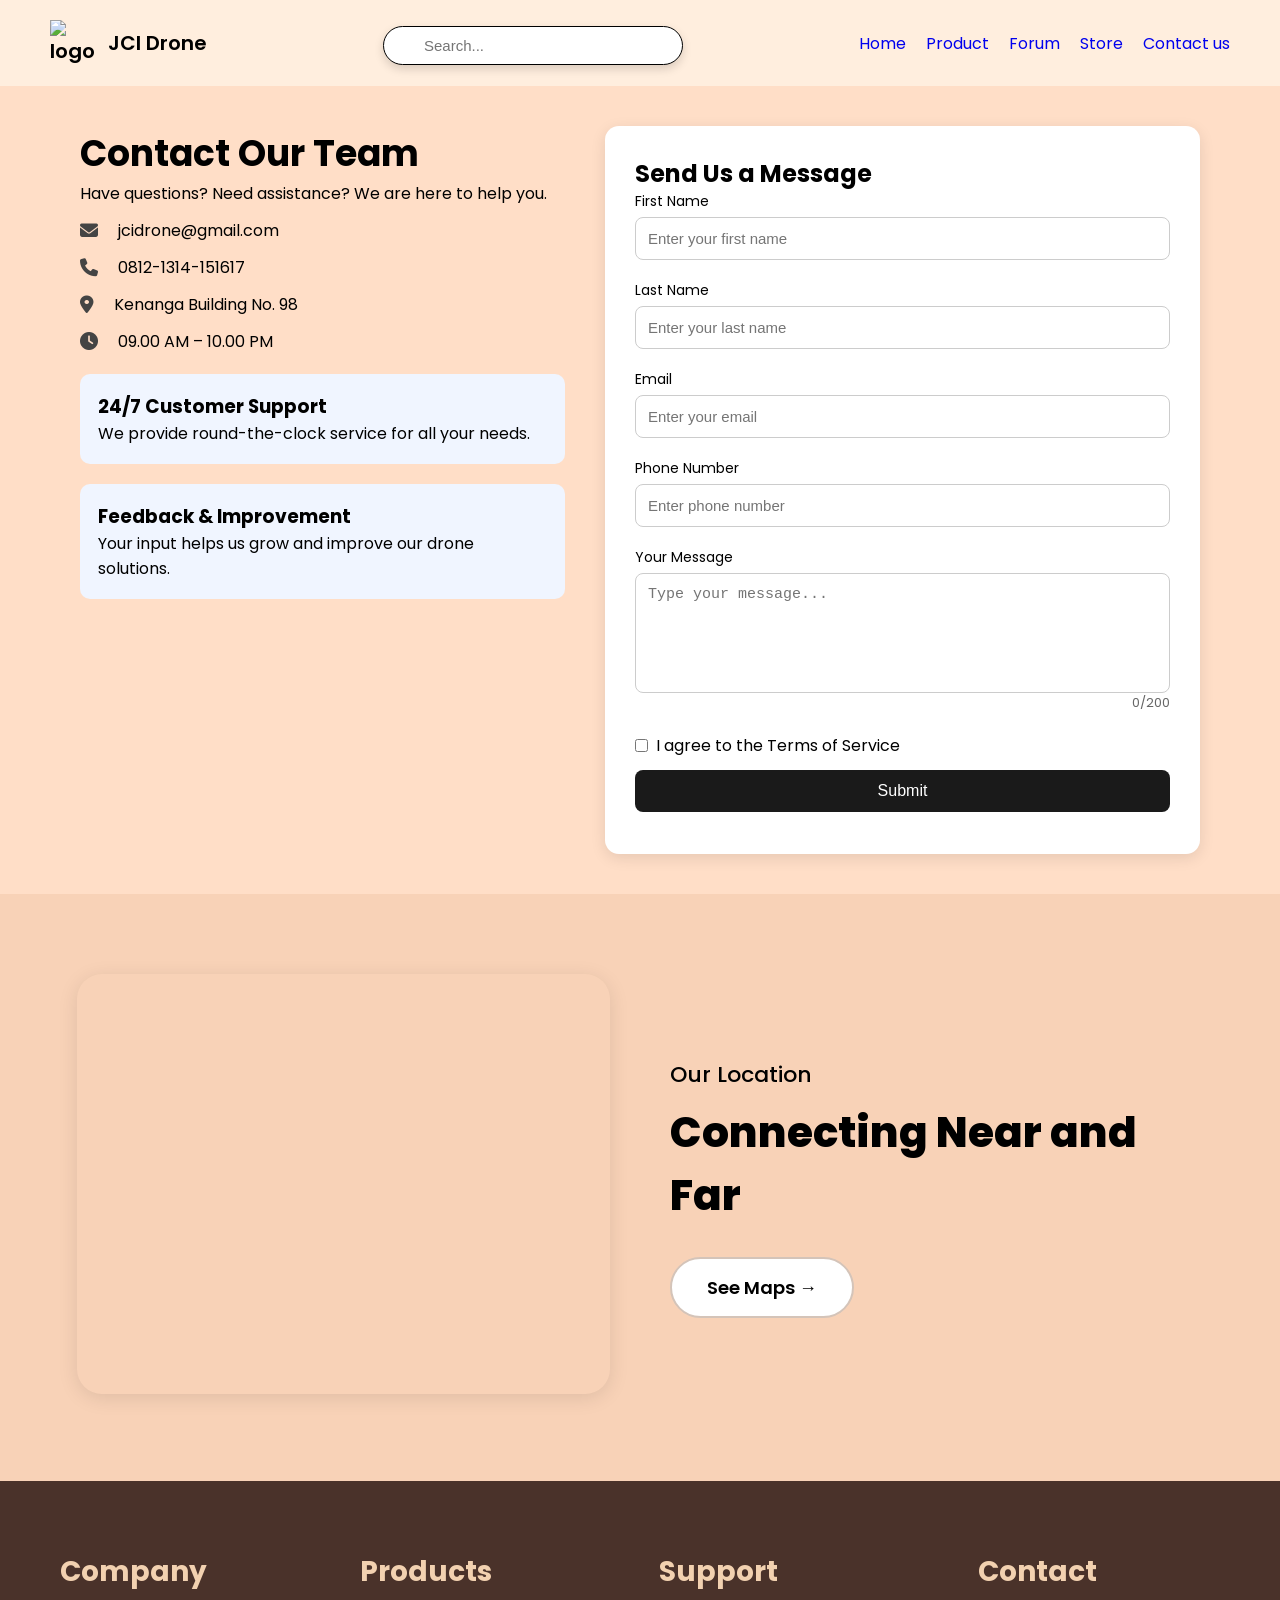
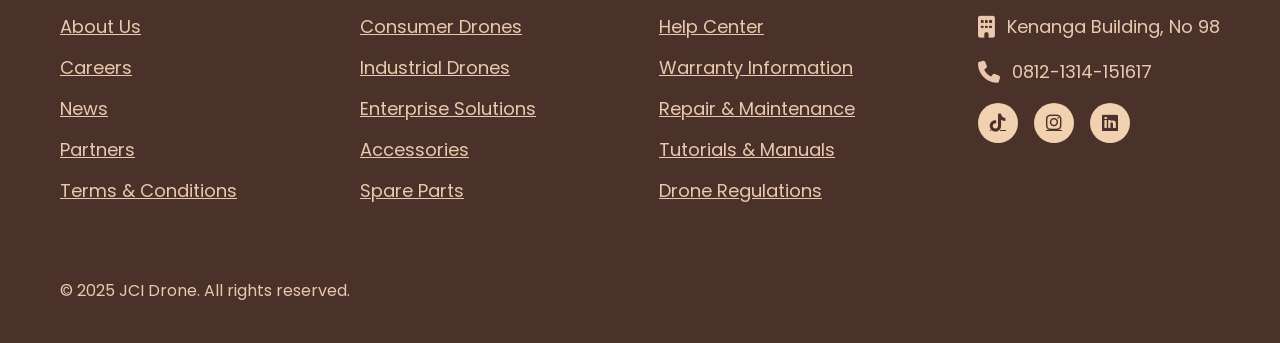
==== contactus.html @ e33dcf26 "Add files via upload" ====
<!DOCTYPE html>
<html lang="en">
<head>
    <meta charset="UTF-8">
    <meta name="viewport" content="width=device-width, initial-scale=1.0">
    <title>Contact Us - JCI</title>

    <link rel="stylesheet" href="style.css">
    <link rel="stylesheet" href="https://cdnjs.cloudflare.com/ajax/libs/font-awesome/6.5.0/css/all.min.css">
    <link rel="preconnect" href="https://fonts.googleapis.com">
    <link rel="preconnect" href="https://fonts.gstatic.com" crossorigin>
    <link href="https://fonts.googleapis.com/css2?family=Poppins:ital,wght@0,100;0,200;0,300;0,400;0,500;0,600;0,700;0,800;0,900;1,100;1,200;1,300;1,400;1,500;1,600;1,700;1,800;1,900&display=swap" rel="stylesheet">

</head>
<body>
    <nav class="navbar">
        <a href="index.html" class="logo">
            <img src="Asset/logodronewbg.png" alt="logo" width="50">
            JCI Drone
        </a>

        <input type="text" placeholder="Search..." class="search-bar">

        <ul class="navbar-nav" id="navbar">
            <li><a href="index.html" class="nav"> Home </a></li>
            <li><a href="product.html" class="nav"> Product </a></li>
            <li><a href="forum.html" class="nav"> Forum </a></li>
            <li><a href="store.html" class="nav"> Store </a></li>
            <li><a href="contactus.html" class="nav"> Contact us </a></li>
        </ul>

        <div class="toggle-menu" id="toggle-menu">
            <span></span>
            <span></span>
            <span></span>
        </div>
    </nav>

    <!-- <div class="contact-container">
        <div class="contact-left">
            <h1>Contact Us</h1>
            <p>Email, call or complete the form to learn how JCI Drone can solve your problem</p>

            <div class="info-item">
                <div class="info-item"><i class="fa-solid fa-envelope"></i> jcidrone@gmail.com</div>
                <div class="info-item"><i class="fa-solid fa-phone"></i> 0812-1314-151617</div>
                <div class="info-item"><i class="fa-solid fa-location-dot"></i> Kenanga Building No 98</div>
                <div class="info-item"><i class="fa-solid fa-clock"></i> 09.00 AM – 10.00 PM</div>
            </div>

            <h2 class="sub-title">Customer Support</h2>
            <p class="sub-desc">
                Our support team is available around the clock to address any concerns or queries you may have.
            </p>

            <h2 class="sub-title">Feedback</h2>
            <p class="sub-desc">
                We value your feedback and are continuously working to improve JCI Drone.
            </p>
        </div>

        <div class="contact-right">
            <h2>Get In Touch</h2>
            <p>You can reach us anytime</p>

            <form id="contactForm">
                <div class="row">
                    <input type="text" id="fname" placeholder="First Name">
                    <input type="text" id="lname" placeholder="Last Name">
                </div>

                <input type="email" id="email" placeholder="Your Email">
                <input type="text" id="phone" placeholder="Phone Number">

                <select id="reason">
                    <option value="">Select Reason</option>
                    <option value="support">Customer Support</option>
                    <option value="complaint">Complaint</option>
                    <option value="feedback">Feedback</option>
                </select>

                <textarea id="message" placeholder="How can we help?" maxlength="200"></textarea>

                <div class="tos">
                    <input type="checkbox" id="agree">
                    <label for="agree">I agree to the Terms of Service</label>
                </div>

                <button type="submit" class="submit-btn">Submit</button>
            </form>

            <p class="tos-info">By contacting us, you agree to our Terms of Service and Privacy Policy</p>
        </div>
    </div> -->
    <div class="contact-wrapper">
        <div class="contact-info">
            <h1>Contact Our Team</h1>
            <p>Have questions? Need assistance? We are here to help you.</p>

            <div class="info-item"><i class="fa-solid fa-envelope"></i> jcidrone@gmail.com</div>
            <div class="info-item"><i class="fa-solid fa-phone"></i> 0812-1314-151617</div>
            <div class="info-item"><i class="fa-solid fa-location-dot"></i> Kenanga Building No. 98</div>
            <div class="info-item"><i class="fa-solid fa-clock"></i> 09.00 AM – 10.00 PM</div>

            <div class="highlight-box">
                <h3>24/7 Customer Support</h3>
                <p>We provide round-the-clock service for all your needs.</p>
            </div>

            <div class="highlight-box">
                <h3>Feedback & Improvement</h3>
                <p>Your input helps us grow and improve our drone solutions.</p>
            </div>
        </div>

        <div class="contact-card">
            <h2>Send Us a Message</h2>
            <form id="contactForm2">
                <div class="input-group">
                    <label>First Name</label>
                    <input type="text" id="firstName2" placeholder="Enter your first name">
                    <span class="warning"></span>
                </div>

                <div class="input-group">
                    <label>Last Name</label>
                    <input type="text" id="lastName2" placeholder="Enter your last name">
                    <span class="warning"></span>
                </div>

                <div class="input-group">
                    <label>Email</label>
                    <input type="text" id="email2" placeholder="Enter your email">
                    <span class="warning"></span>
                </div>

                <div class="input-group">
                    <label>Phone Number</label>
                    <input type="text" id="phone2" placeholder="Enter phone number" inputmode="numeric">
                    <span class="warning"></span>
                </div>

                <div class="input-group">
                    <label>Your Message</label>
                    <textarea id="message2" placeholder="Type your message..." maxlength="200"></textarea>
                    <div class="char-count"><span id="count2">0</span>/200</div>
                    <span class="warning"></span>
                </div>

                <label class="checkbox">
                    <input type="checkbox" id="agree2">
                    I agree to the Terms of Service
                    <span class="warning"></span>
                </label>

                <button class="btn-send" type="submit">Submit</button>
                <p id="resultMsg2" class="result"></p>
            </form>
        </div>
    </div>

    <section class="location-section">
        <div class="location-container">

            <div class="map-box">
                <iframe 
                    src="https://www.google.com/maps/embed?pb=!1m18!1m12!1m3!1d3966.1229512727704!2d106.76147137499173!3d-6.246188593741973!2m3!1f0!2f0!3f0!3m2!1i1024!2i768!4f13.1!3m3!1m2!1s0x2e69f069be5a5a2b%3A0x746e6a3a2a6c0a7a!2sMeruya%20Selatan!5e0!3m2!1sen!2sid!4v1700000000000"
                    allowfullscreen=""
                    loading="lazy">
                </iframe>
            </div>

            <div class="location-text">
                <h3>Our Location</h3>
                <h1>Connecting Near and Far</h1>

                <a href="https://maps.google.com" target="_blank" class="see-map-btn">
                    See Maps →
                </a>
            </div>

        </div>
    </section> 

    <footer class="footer">
        <div class="footer-container">
            <div class="footer-column">
                <h3>Company</h3>
                <a href="#">About Us</a>
                <a href="#">Careers</a>
                <a href="#">News</a>
                <a href="#">Partners</a>
                <a href="#">Terms & Conditions</a>
            </div>

            <div class="footer-column">
                <h3>Products</h3>
                <a href="#">Consumer Drones</a>
                <a href="#">Industrial Drones</a>
                <a href="#">Enterprise Solutions</a>
                <a href="#">Accessories</a>
                <a href="#">Spare Parts</a>
            </div>

            <div class="footer-column">
                <h3>Support</h3>
                <a href="#">Help Center</a>
                <a href="#">Warranty Information</a>
                <a href="#">Repair & Maintenance</a>
                <a href="#">Tutorials & Manuals</a>
                <a href="#">Drone Regulations</a>
            </div>

            <div class="footer-column contact">
                <h3>Contact</h3>

                <div class="contact-item">
                    <i class="fas fa-building"></i>
                    <span>Kenanga Building, No 98</span>
                </div>

                <div class="contact-item">
                    <i class="fas fa-phone"></i>
                    <span>0812-1314-151617</span>
                </div>

                <div class="social-icons">
                    <a href="#"><i class="fab fa-tiktok"></i></a>
                    <a href="#"><i class="fab fa-instagram"></i></a>
                    <a href="#"><i class="fab fa-linkedin"></i></a>
                </div>
            </div>
        </div>
        
        <p class="copyright">© 2025 JCI Drone. All rights reserved.</p>
    </footer>

    <script src="main.js"></script>
</body>
</html>
---- style.css ----
*{
    margin: 0;
    padding: 0;
    box-sizing: border-box;
}

.navbar{
    background-color: #ffeede;
    display: flex;
    justify-content: space-between;
    align-items: center;
    gap: 50px;
    padding: 20px 50px;
    position: relative;
    z-index: 9999;
}

a {
    text-decoration: none;
}

.logo {
    display: flex;
    align-items: center;
    gap: 8px;
    font-family: "Poppins", sans-serif;
    font-size: 20px;
    font-weight: 600;
    color: black;
}

.search-bar {
    padding: 10px 15px 10px 40px;
    width: 300px;
    border-radius: 30px;
    border: 1px solid #000;
    outline: none;
    background: url('Asset/iconSearch.png') no-repeat 12px center;
    background-color: white;
    background-size: 18px;
    box-shadow: 0 4px 10px rgba(0,0,0,0.15);
    margin-top: 5px;
}

.navbar-nav {
    list-style: none;
    display: flex;
    align-items: center;
    gap: 20px;
}

.toggle-menu{
    display: none;
}

.hero-section {
    display: flex;
    align-items: center;
    justify-content: space-between;
    padding: 5rem 9%;
    min-height: 80vh;
    position: relative;

    background-image: url('Asset/background.jpg');
    background-size: cover;
    background-position: center;
    position: relative;
    z-index: 1;
}

.hero-section::after {
    content: "";
    position: absolute;
    inset: 0;
    background: rgba(255, 232, 212, 0.4);
    backdrop-filter: blur(1px);
    z-index: 1;
}

.hero-left{
    width: 50%;
    position: relative;
    z-index: 2;
}

.circle-bg {
    width: 410px;
    height: 410px;
    background: rgba(255,255,255,0.25);
    border-radius: 50%;
    position: absolute;
    left: 50px;
    top: 50%;
    transform: translateY(-50%);
}

.hero-drone {
  position: absolute;
  left: -100px;
  top: 55%;
  transform: translateY(-50%);
  width: 600px;
  object-fit: contain;
  z-index: 3;
}

.hero-right {
  width: 50%;
  z-index: 2;
  padding-left: 2rem;
  color: #222;
}

.hero-right h1 {
  font-size: 3rem;
  font-weight: 700;
  margin-bottom: 1rem;
}

.hero-right p {
  font-size: 1.2rem;
  max-width: 450px;
  margin-bottom: 2rem;
}

.btn-primary {
    background: #d46565;
    padding: 12px 25px;
    border-radius: 12px;
    color: white;
    font-weight: 600;
    margin-right: 15px;
}

.btn-secondary {
    background: white;
    border: 1px solid #483129;
    padding: 12px 25px;
    border-radius: 12px;
    font-weight:600;
}

body {
    margin: 0;
    background: #ffdec7;
    font-family: "Poppins", sans-serif;
    align-items: center;
}

.card-container{
  display: grid;
  grid-template-columns: repeat(4, 1fr); 
  gap: 25px;
  max-width: 1200px;
  margin: 40px auto 80px auto;
  padding: 0 20px;

}

.card {
  background-color: #d46565;
  border-radius: 12px;
  padding: 20px;
  box-shadow: 0px 4px 10px rgba(0,0,0,0.1);
  color: white;
}

.card-content{
  padding: 10px;
}

.card-content h3{
  font-size: 28px;
  margin-bottom: 8px;
}

.card-content p {
  color: white;
  font-size: 15px;
  line-height: 1.3;
}

.header-brand{
  width: 100%;
  display: flex;
  justify-content: center;
  align-items: center;     
  text-align: center;
  font-family: "Poppins", sans-serif;
}

.logo-scroll {
  overflow: hidden;
  width: 100%;
  background: #FFEAE0;
  padding: 20px 0;
}

.scroll-track {
  display: flex;
  gap: 80px;
  animation: scroll 15s linear infinite;
}

.scroll-track img {
  width: 120px;
  height: auto;
  opacity: .9;
  transition: .2s;
}

.scroll-track img:hover {
  transform: scale(1.1);
  opacity: 1;
}

@keyframes scroll {
  0% { transform: translateX(0); }
  100% { transform: translateX(-50%); }
}


.image-slider {
  width: 100%;
  height: 400px;
  position: relative;
}

.image-slider img {
  width: 100%;
  height: 100%;
  object-fit: cover;
  transition: .3s;
}

.image-slider button {
  position: absolute;
  top: 50%;
  transform: translateY(-50%);
  padding: 12px 16px;
  background: rgba(0,0,0,.3);
  border: none;
  color: white;
  font-size: 25px;
  cursor: pointer;
  border-radius: 8px;
}

.prev {
    left: 20px;
}

.next{
    right: 20px;
}

.left-content {
    max-width: 420px;
    flex: 1;
}

.left-content h2 {
    font-size: 42px;
    line-height: 1.2;
    color: #000;
}

.left-content h2 span {
    color: #9c6aa0;
    font-weight: 600;
}

.subtitle {
    margin-top: 25px;
    font-size: 20px;
    color: #444;
}

.explore-btn {
    display: inline-block;
    margin-top: 30px;
    background: #e38f8c;
    padding: 16px 40px;
    border-radius: 20px;
    color: white;
    font-size: 20px;
    text-decoration: none;
    transition: 0.3s;
}

.explore-btn:hover {
    background: #d27674;
}

.product-slider {
    display: flex;
    overflow-x: auto;
    gap: 50px;
    scroll-snap-type: x mandatory;
    padding-bottom: 20px;
    width: 60%;
    flex: 1;
}

.product-slider::-webkit-scrollbar {
    display: none;
}

/* ====== PRODUCT ITEM ====== */
.product-item {
    text-align: center;
    scroll-snap-align: center;
    min-width: 350px;
}

.product-circle {
    background: #f8e9df;
    width: 350px;
    height: 350px;
    border-radius: 50%;
    display: flex;
    justify-content: center;
    align-items: center;
    overflow: hidden;
    transition: 0.3s ease;
}

.product-circle img {
    width: 75%;
    transition: 0.4s ease;
}

.product-circle:hover {
    transform: scale(1.05);
    box-shadow: 0 10px 25px rgba(0,0,0,0.15);
}

.product-circle:hover img {
    transform: scale(1.15);
}

.product-item h3 {
    margin-top: 20px;
    font-size: 28px;
    font-weight: 600;
}

.price {
    font-size: 22px;
    color: #333;
}

.plus-btn {
    font-size: 48px;
    margin-top: 10px;
    cursor: pointer;
    transition: 0.3s;
}

.plus-btn:hover {
    transform: scale(1.2);
}

.aerial-section {
    display: flex;
    justify-content: space-between;
    align-items: center;
    gap: 50px;
    padding: 80px 9%;
}

.know-section {
    background: #f7d8c7;
    padding: 70px 80px;
}

.know-title {
    text-align: center;
    font-size: 36px;
    font-weight: 700;
    margin-bottom: 50px;
}

.know-content {
    display: flex;
    align-items: center;
    gap: 50px;
}

.know-left {
    text-align: center;
    width: 35%;
}

.know-icon {
    width: 260px;
    max-width: 100%;
    filter: brightness(0);
}

.know-left h3 {
    font-size: 28px;
    margin-top: 15px;
    font-weight: 700;
}

.know-right {
    width: 65%;
}

.know-right p {
    font-size: 24px;
    line-height: 1.55;
    color: #333;
}

.expertise-section {
    background: #f7d8c7;
    padding: 60px 40px;
}

.expertise-title {
    text-align: center;
    font-size: 36px;
    font-weight: 700;
    margin-bottom: 40px;
}

.expertise-slider {
    display: flex;
    overflow-x: auto;
    gap: 30px;
    scroll-snap-type: x mandatory;
    padding-bottom: 20px;
}

.expertise-slider::-webkit-scrollbar {
    display: none;
}

.expertise-item {
    min-width: 280px;
    height: 350px;
    scroll-snap-align: center;
    border-radius: 10px;
    overflow: hidden;
    cursor: pointer;
    transition: 0.3s ease;
}

.expertise-item img {
    width: 100%;
    height: 100%;
    object-fit: cover;
    transition: 0.3s;
}

.expertise-item:hover img {
    transform: scale(1.08);
}

.modal {
    position: fixed;
    top: 0;
    left: 0;
    width: 100%;
    height: 100%;
    display: none;
    justify-content: center;
    align-items: center;
    background: rgba(0,0,0,0.6);
    backdrop-filter: blur(3px);
    z-index: 999;
}

.modal-content {
    width: 80%;
    max-width: 500px;
    background: white;
    padding: 25px;
    border-radius: 14px;
    text-align: center;
    animation: popIn 0.3s ease;
}

@keyframes popIn {
    from { transform: scale(0.7); opacity: 0; }
    to { transform: scale(1); opacity: 1; }
}

.close {
    font-size: 32px;
    float: right;
    cursor: pointer;
    margin-top: -10px;
}

.join-community {
    background: #87567A;
    padding: 80px 60px;
}

.join-wrapper {
    display: flex;
    align-items: center;
    justify-content: space-between;
    gap: 40px;
    max-width: 1300px;
    margin: auto;
    flex-direction: row-reverse;
}

.join-left img {
    width: 100%;
    max-width: 520px;
    object-fit: cover;
}

.join-right {
    color: white;
    max-width: 550px;
}

.join-right h2 {
    font-size: 46px;
    font-weight: 700;
    margin-bottom: 20px;
}

.join-right p {
    font-size: 20px;
    line-height: 1.6;
    margin-bottom: 35px;
}

.join-btn {
    display: inline-block;
    background: #F3A9A1;
    color: #4a2f3f;
    padding: 16px 40px;
    border-radius: 30px;
    font-size: 20px;
    font-weight: 600;
    text-decoration: none;
    transition: 0.3s ease;
}

.join-btn:hover {
    background: #f8b8b0;
}

.footer {
    background: #4A322A;
    padding: 70px 60px 40px;
    color: #E9C8AE;
    font-family: 'Poppins', sans-serif;
}

.footer-container {
    display: flex;
    justify-content: space-between;
    flex-wrap: wrap;
    max-width: 1300px;
    margin: auto;
    gap: 60px;
}

.footer-column h3 {
    font-size: 28px;
    font-weight: 700;
    margin-bottom: 20px;
    color: #F2D1B0;
}

.footer-column a {
    display: block;
    margin-bottom: 14px;
    color: #E9C8AE;
    text-decoration: underline;
    font-size: 18px;
    transition: 0.25s ease;
}

.footer-column a:hover {
    color: #ffffff;
}

.contact-item {
    display: flex;
    align-items: center;
    gap: 12px;
    margin-bottom: 18px;
    font-size: 18px;
}

.contact-item i {
    font-size: 22px;
}

.social-icons {
    display: flex;
    gap: 16px;
    margin-top: 10px;
}

.social-icons a {
    width: 40px;
    height: 40px;
    background: #F2D1B0;
    color: #4A322A;
    display: flex;
    justify-content: center;
    align-items: center;
    border-radius: 50%;
    font-size: 18px;
    transition: 0.3s ease;
}

.social-icons a:hover {
    transform: scale(1.1);
    background: #fff2e6;
}

.footer .copyright {
    text-align: left;
    margin-top: 60px;
    font-size: 16px;
    color: #E9C8AE;
}

.info-item i {
    margin-right: 10px;
    color: #444;
    font-size: 18px;
}

/* .contact-container {
    display: flex;
    min-height: 100vh;
}

.contact-left {
    width: 50%;
    padding: 70px 60px;
}

.contact-left h1 {
    font-size: 55px;
    margin: 0;
}

.contact-left p {
    font-size: 20px;
    margin-top: 15px;
}

.info-item {
    margin-top: 18px;
    font-size: 18px;
}

.sub-title {
    margin-top: 40px;
    font-size: 28px;
}

.sub-desc {
    font-size: 18px;
    margin-top: 8px;
}

.contact-right {
    width: 50%;
    background: #7B4F73;
    color: white;
    padding: 60px;
    border-radius: 30px 0 0 30px;
}

.contact-right h2 {
    font-size: 45px;
    margin: 0;
}

.contact-right p {
    margin-top: 10px;
    font-size: 20px;
    opacity: 0.9;
}

form {
    margin-top: 35px;
}

.row {
    display: flex;
    gap: 15px;
}

input, select, textarea {
    width: 100%;
    padding: 14px;
    border-radius: 12px;
    border: none;
    margin-top: 18px;
    font-size: 16px;
    font-family: inherit;
}

textarea {
    height: 140px;
    resize: none;
}

.tos {
    display: flex;
    align-items: center;
    margin-top: 15px;
}

.submit-btn {
    width: 100%;
    margin-top: 22px;
    padding: 16px;
    background: #F3B8A4;
    color: #000;
    font-weight: bold;
    border-radius: 14px;
    border: none;
    cursor: pointer;
    font-size: 17px;
}

.submit-btn:hover {
    opacity: 0.9;
}

.tos-info {
    margin-top: 15px;
    font-size: 14px;
    opacity: 0.8;
} */

/* .contact-container {
    display: flex;
    justify-content: space-between;
    gap: 40px;
}

/* LEFT SIDE */
/* .left-side {
    width: 45%;
} */

/* .left-side h1 {
    font-size: 50px;
    font-weight: 700;
}

.left-side p {
    margin: 10px 0 20px;
    font-size: 16px;
}

.info {
    margin-bottom: 12px;
    font-size: 16px;
    display: flex;
    align-items: center;
    gap: 10px;
}

.info i {
    font-size: 18px;
}

.sub-info {
    margin-top: 40px;
    display: flex;
    justify-content: space-between;
}

.sub-info div {
    width: 45%;
}

.sub-info h3 {
    font-size: 20px;
    margin-bottom: 8px;
}

/* FORM BOX */
/* .form-box {
    width: 45%;
    background: #744b75;
    padding: 40px;
    border-radius: 25px;
    color: white;
} */

/* .form-box h2 {
    font-size: 35px;
}

.row {
    display: flex;
    gap: 15px;
    margin-top: 20px;
}

.row.single {
    flex-direction: column;
}

input, textarea {
    width: 100%;
    padding: 15px;
    border-radius: 30px;
    border: none;
    font-size: 15px;
} */

/* textarea {
    border-radius: 20px;
    height: 120px;
    margin-top: 20px;
}

.char-count {
    text-align: right;
    margin-top: 5px;
    font-size: 13px;
} */

/* .check {
    display: flex;
    align-items: center;
    gap: 10px;
    margin: 20px 0;
} */

/* .submit-btn {
    width: 100%;
    padding: 15px;
    border-radius: 30px;
    border: none;
    background: #f4b7a1;
    font-size: 18px;
    cursor: pointer;
    margin-top: 10px;
} */

/* .result {
    margin-top: 15px;
    font-weight: 600;
    text-align: center;
    display: block; 
    min-height: 20px; 
}  */

.contact-wrapper {
    display: flex;
    gap: 40px;
    max-width: 1200px;
    padding: 40px;
    margin: auto;
}

.contact-info {
    width: 45%;
}

.contact-info h1 {
    font-size: 36px;
    font-weight: 700;
}

.info-item {
    margin: 12px 0;
    font-size: 16px;
    display: flex;
    align-items: center;
    gap: 10px;
}

.highlight-box {
    background: #f0f5ff;
    padding: 18px;
    border-radius: 10px;
    margin-top: 20px;
}

.contact-card {
    width: 55%;
    padding: 30px;
    background: white;
    border-radius: 14px;
    box-shadow: 0 4px 15px rgba(0,0,0,0.1);
}

.input-group {
    margin-bottom: 15px;
    display: flex;
    flex-direction: column;
}

.input-group label {
    font-size: 14px;
    margin-bottom: 5px;
}

input, textarea {
    padding: 12px;
    border-radius: 8px;
    border: 1px solid #ccc;
    font-size: 15px;
}

textarea {
    height: 120px;
    resize: none;
}

.char-count {
    text-align: right;
    font-size: 13px;
    color: #666;
}

.checkbox {
    display: flex;
    align-items: center;
    gap: 8px;
    margin: 12px 0;
}

.btn-send {
    width: 100%;
    padding: 12px;
    background: #1a1a1a;
    color: white;
    font-size: 16px;
    border-radius: 8px;
    border: none;
    cursor: pointer;
}

.result {
    margin-top: 12px;
    font-weight: 600;
}

.warning {
  color: red;
  font-size: 12px;
  margin-top: 5px;
  display: block;
}


.location-section {
    background: #f8d2b7;
    padding: 80px 6%;
}

.location-container {
    display: flex;
    align-items: center;
    justify-content: space-between;
    gap: 60px;
    flex-wrap: wrap;
}

.map-box {
    flex: 1;
    min-width: 330px;
}

.map-box iframe {
    width: 100%;
    height: 420px;
    border: 0;
    border-radius: 25px;
    box-shadow: 0px 4px 20px rgba(0,0,0,0.1);
}

.location-text {
    flex: 1;
    min-width: 300px;
}

.location-text h3 {
    font-size: 22px;
    font-weight: 500;
    margin-bottom: 10px;
}

.location-text h1 {
    font-size: 42px;
    font-weight: 800;
    margin-bottom: 30px;
}

.see-map-btn {
    display: inline-block;
    background: white;
    padding: 15px 35px;
    border-radius: 50px;
    color: black;
    font-size: 18px;
    font-weight: 600;
    border: 2px solid #d4c4b9;
    transition: 0.25s ease;
}

.see-map-btn:hover {
    transform: translateY(-3px);
    box-shadow: 0px 6px 15px rgba(0,0,0,0.15);
}

.download-section {
  display: flex;
  justify-content: space-between;
  align-items: center;
  padding: 30px;
  gap: 15px;
}

.left-column h2 {
  font-size: 20px;
}

.left-column p {
  font-size: 14px;
  color: #555;
}

.store-buttons {
    display: flex;
    gap: 15px;
    flex-wrap: wrap;
}

.store-buttons img {
  width: 120px;
  cursor: pointer;
  transition: 0.2s;
}

.store-buttons img:hover {
  transform: scale(1.03);
}

.mockup {
  width: 60%;        
  max-width: 220px;  
}

.e-commerce {
    display: flex;
    align-items: center;
    padding: 25px;
}

.left-column h1 {
    font-size: 26px;
}

.left-column p {
    font-size: 14px;
    color: #555;
}

.store-buttons {
    margin-top: 20px;
    display: flex;
    gap: 25px;
    flex-wrap: wrap; 
}

.store-box {
    width: 180px;
    height: 100px;         
    border-radius: 12px;
    overflow: hidden;      
    cursor: pointer;
    box-shadow: 0 3px 10px rgba(0,0,0,0.1);
    transition: 0.2s;
}

.store-box img {
    width: 100%;
    height: 100%;
    object-fit: cover;    
}

.store-box span {
    font-size: 14px;
    font-weight: 600;
    color: #333;
}

.product-hero {
    position: relative;
    height: 100vh;
    overflow: hidden;
}

.hero-bg {
    background: url("bg.jpg") center/cover no-repeat;
    width: 100%;
    height: 100%;
    filter: brightness(80%);
    position: absolute;
}

.drone-slider {
    position: absolute;
    width: 70%;
    height: 70%;
    top: 50%;
    left: 50%;
    transform: translate(-50%, -50%);
    border-radius: 50%;
    background: rgba(255, 255, 255, 0.22);
    backdrop-filter: blur(5px);
    display: flex;
    justify-

.drone {
    position: absolute;
    width: 330px;
    opacity: 0;
    animation: slideCycle 0.9s infinite ease-in-out;
}

.d1 { animation-delay: 0s; }
.d2 { animation-delay: 0.3s; }
.d3 { animation-delay: 0.6s; }

@keyframes slideCycle {
    0% {
        transform: translateX(-250px) scale(0.3);
        opacity: 0;
    }
    20% {
        opacity: 1;
        transform: translateX(-100px) scale(0.6);
    }
    50% {
        opacity: 1;
        transform: translateX(0) scale(1);
    }
    80% {
        opacity: 1;
        transform: translateX(120px) scale(0.6);
    }
    100% {
        opacity: 0;
        transform: translateX(250px) scale(0.3);
    }
}
content: center;
    align-items: center;
}


.product-hero {
  position: relative;
  padding: 80px 0;
  overflow: hidden;
  background: #8b597b;
  color: #fff;
  font-family: "Inter", sans-serif;
}

.hero-inner {
  max-width: 1300px;
  margin: 0 auto;
  padding: 0 40px;
  display: flex;
  align-items: center;
  justify-content: space-between;
  gap: 60px;
}

.hero-media {
  flex: 1;
  position: relative;
}

.media-stage {
  position: relative;
}

.media-item.main {
  width: 100%;
  max-width: 580px;
  display: block;
  filter: drop-shadow(0 20px 40px rgba(0,0,0,0.6));
  animation: float 5s ease-in-out infinite;
}

.media-item.accent {
  position: absolute;
  width: 180px;
  opacity: 0.3;
  filter: blur(2px);
  animation: accentFloat 6s ease-in-out infinite;
}

.media-item.accent.a1 { top: -40px; right: -40px; }
.media-item.accent.a2 { bottom: -40px; left: -40px; }

@keyframes float {
  0%,100% { transform: translateY(0); }
  50% { transform: translateY(-12px); }
}

@keyframes accentFloat {
  0%,100% { transform: translateY(0) rotate(0deg); }
  50% { transform: translateY(10px) rotate(3deg); }
}

.hero-content {
  flex: 1;
}

.kicker {
  font-size: 14px;
  letter-spacing: 1.5px;
  color: white;
  text-transform: uppercase;
  display: block;
  margin-bottom: 8px;
}

.hero-title {
  font-size: 48px;
  font-weight: 700;
  margin-bottom: 20px;
  line-height: 1.1;
}

.hero-lead {
  font-size: 18px;
  color: #dfe3e6;
  margin-bottom: 24px;
  max-width: 420px;
}


.hero-features {
  display: flex;
  gap: 14px;
  margin: 24px 0;
  padding: 0;
  list-style: none;
}

.hero-features li {
  padding: 6px 12px;
  background: rgba(255,255,255,0.08);
  border-radius: 8px;
  font-size: 14px;
  backdrop-filter: blur(6px);
}

.hero-ctas {
  margin: 30px 0 20px;
  display: flex;
  gap: 16px;
}

.btn {
  padding: 12px 26px;
  border-radius: 10px;
  font-weight: 600;
  text-decoration: none;
  transition: 0.25s ease;
  display: inline-block;
}

.btn-primary {
  background: #efa3a0;
  color: #000;
}

.btn-primary:hover {
  background: #efa3a0;
}

.btn-outline {
  border: 1px solid #efa3a0;
  color: #efa3a0;
}

.btn-outline:hover {
  background: rgba(77,208,255,0.15);
}

.hero-meta {
  margin-top: 16px;
  font-size: 15px;
  opacity: 0.85;
  display: flex;
  gap: 18px;
}

.hero-meta .price {
  font-weight: 700;
}

.hero-decor .shape {
  position: absolute;
  border-radius: 50%;
  filter: blur(80px);
}

.shape-1 {
  width: 300px;
  height: 300px;
  background: #4dd0ff30;
  top: -140px;
  left: -120px;
}

.shape-2 {
  width: 260px;
  height: 260px;
  background: #4dd0ff20;
  bottom: -100px;
  right: -80px;
}

.product-section {
    padding: 40px 80px;
    text-align: center;
}

.product-section h1 {
    font-size: 42px;
    margin: 0;
    font-weight: 700;
}

.product-section h1 span {
    color: #a06dd4;
}

.subtitle {
    margin-top: 10px;
    color: #444;
    font-size: 18px;
}

.category-buttons {
    margin: 30px 0;
    display: flex;
    gap: 15px;
    justify-content: center;
    flex-wrap: wrap;
    position: relative;
    z-index: 20;
}

.cat-btn {
    padding: 12px 28px;
    font-size: 16px;
    border: 2px solid #333;
    background: white;
    border-radius: 40px;
    cursor: pointer;
    transition: 0.3s;
    position: relative;
    z-index: 10;
}

.cat-btn.active {
    background: #5c3d2e;
    color: white;
    border-color: #5c3d2e;
}

.cat-btn:hover {
    transform: scale(1.05);
}

.product-grid {
    margin-top: 30px;
    display: grid;
    grid-template-columns: repeat(auto-fit, minmax(310px, 1fr));
    gap: 25px;
}

.product-card {
    position: relative;
    overflow: visible;
    background: #f1b9a7;
    padding: 25px;
    border-radius: 20px;
    display: flex;
    flex-direction: column;
    align-items: center;
}

.product-card img {
    width: 70%;
    margin: 20px 0;
}

.product-card .type {
    color: #333;
    margin: 0;
}

.product-actions {
    position: absolute;
    bottom: 15px;
    left: 50%;
    transform: translateX(-50%);
    display: flex;
    gap: 10px;
    opacity: 0;
    pointer-events: none;
    transition: 0.3s ease;
    z-index: 50; 
}

.product-card:hover .product-actions {
    opacity: 1;
    pointer-events: auto;
}

.product-card img {
    position: relative;
    z-index: 10;   
}

.detail-btn,
.buy-btn {
    padding: 8px 18px;
    border-radius: 8px;
    border: none;
    cursor: pointer;
}

.detail-btn {
    background: #333;
    color: #fff;
}

.buy-btn {
    background: #ff8800;
    color: #fff;
}

.product-card .price {
    font-weight: 700;
    margin: 8px 0;
}

.actions {
    margin-top: 15px;
    display: flex;
    gap: 15px;
}

.detail,
.buy {
    padding: 10px 25px;
    border-radius: 35px;
    border: none;
    cursor: pointer;
    font-size: 15px;
}

.detail {
    background: white;
    border: 2px solid #333;
}

.buy {
    background: #5c3d2e;
    color: white;
}

.forum
 {
    background: #F2B7A0;
    padding: 70px 0;
    text-align: center;
}

.forum-header h1 {
    font-size: 60px;
    margin: 0;
    font-weight: 700;
    text-align: center;
    display: flex;
    flex-direction: column;
    align-items: center;
    background-color: #efa3ae;
}

.forum-header p {
    font-size: 20px;
    margin-top: 10px;
    text-align: center;
}

.favorite-discussion {
    padding: 60px 40px;
    background: #FCE0C7;
}

.favorite-discussion h2 {
    text-align: center;
    font-size: 32px;
    margin-bottom: 35px;
}

.discussion-scroll {
    display: flex;
    gap: 25px;
    overflow-x: auto;
    padding-bottom: 20px;
    scroll-snap-type: x mandatory;
}

.discussion-scroll::-webkit-scrollbar {
    height: 7px;
}
.discussion-scroll::-webkit-scrollbar-thumb {
    background: #cbb29f;
    border-radius: 10px;
}

.discussion-card {
    min-width: 430px;
    background: #fff;
    padding: 25px;
    border-radius: 22px;
    border: 2px solid #b89e8c;
    scroll-snap-align: start;
    position: relative;
}

.user-info {
    display: flex;
    align-items: center;
    gap: 15px;
}

.user-info img {
    width: 60px;
    height: 60px;
    border-radius: 50%;
    object-fit: cover;
    background: #ddd;
}

.user-info h4 {
    margin: 0;
    font-size: 18px;
    font-weight: 600;
}

.meta {
    display: flex;
    gap: 15px;
    font-size: 14px;
    color: #777;
}

.meta span {
    display: flex;
    align-items: center;
    gap: 4px;
}

.date {
    font-size: 13px;
    color: #888;
}

.discussion-card h3 {
    margin-top: 20px;
    font-size: 22px;
    font-weight: 700;
}


.desc {
    margin-top: 8px;
    font-size: 16px;
    color: #444;
}

.comment-count {
    position: absolute;
    right: 25px;
    bottom: 20px;
    font-size: 15px;
    display: flex;
    align-items: center;
    gap: 5px;
    color: #555;
}

.forum-actions {
    padding: 30px 40px;
    display: flex;
    justify-content: space-between;
    align-items: center;
    background: #FFF9F4;
    border-top: 1px solid #e6d2c4;
    flex-wrap: wrap;
    gap: 20px;
}


.make-post-btn {
    background: #F2B7A0;
    border: none;
    padding: 12px 22px;
    border-radius: 12px;
    font-size: 16px;
    display: flex;
    align-items: center;
    gap: 8px;
    cursor: pointer;
    font-weight: 600;
    transition: 0.3s;
}

.make-post-btn:hover {
    background: #e5a28a;
}

.make-post-btn .material-symbols-rounded {
    font-size: 20px;
}

.actions-right {
    display: flex;
    gap: 25px;
    flex-wrap: wrap;
}

.filter-box {
    display: flex;
    flex-direction: column;
    font-size: 14px;
}

.filter-box label {
    margin-bottom: 5px;
    color: #444;
    font-weight: 500;
}

.filter-box select {
    padding: 10px 14px;
    border-radius: 10px;
    border: 1px solid #c8b4a1;
    font-size: 15px;
    outline: none;
    background-color: white;
}


.forum-post-list {
    padding: 4px;
    background: #FFF4EB;
}

.post-card {
    background: #fff;
    border-radius: 18px;
    padding: 22px;
    border: 2px solid #d6c0ad;
    margin-bottom: 25px;
}

.post-top {
    display: flex;
    align-items: center;
    gap: 15px;
}

.post-top img {
    width: 55px;
    height: 55px;
    border-radius: 50%;
    object-fit: cover;
}

.post-user h4 {
    margin: 0;
    font-size: 17px;
    display: flex;
    align-items: center;
    gap: 4px;
}

.post-user .verified {
    font-size: 18px;
    color: #2a6ff0;
}

.post-user .date {
    margin: 3px 0 0;
    font-size: 13px;
    color: #777;
}

.post-title {
    margin-top: 18px;
    font-size: 21px;
    font-weight: 700;
}

.post-desc {
    margin: 8px 0 15px;
    font-size: 15px;
    color: #555;
}

.post-bottom {
    display: flex;
    gap: 20px;
    font-size: 14px;
    color: #666;
}

.post-bottom span {
    display: flex;
    align-items: center;
    gap: 5px;
}



@media (max-width: 768px) {
    .forum-post-list {
        padding: 25px;
    }

    .post-card {
        padding: 18px;
    }

    .post-title {
        font-size: 18px;
    }

    .search-bar{
        display: none;
    }

    .toggle-menu{
        display: flex;
        flex-direction: column;
        gap: 8px;
        cursor: pointer;
    }

    .toggle-menu span{
        display: block;
        background-color: #000;
        height: 3px;
        width: 30px;
    }

    .navbar-nav {
        flex-direction: column;
        position: fixed;
        right: 0;
        top: -300px;
        width: 100%;
        padding: 30px 0;
        background: #ffeede;
        transition: .3s;
        z-index: 9999;
    }

    .navbar-nav.show {
        top: 70px;
    }

    .circle-bg,
    .hero-drone {
        position: relative;
        left: 50%;
        transform: translateX(-50%);
    }

    .circle-bg {
        width: 300px;
        height: 300px;
        margin: 8-px auto 0 auto;
        top: 0;
    }

    .hero-drone {
        width: 400px;
        margin-top: 70px;
        margin-left: -10px;
        top: 0;
    }

    .hero-section {
        flex-direction: column;
        text-align: center;
        padding: 3rem 5%;
    }

    .hero-left, .hero-right {
        width: 100%;
    }

    .card-container {
    grid-template-columns: repeat(2, 1fr);
    }

    .left-content h2 {
        font-size: 32px;
    }

    .subtitle {
        font-size: 18px;
    }

    .product-item {
        min-width: 280px;
    }

    .product-circle {
        width: 280px;
        height: 280px;
    }

    .product-item h3 {
        font-size: 22px;
    }

    .price {
        font-size: 18px;
    }

    .plus-btn {
        font-size: 38px;
    }

    .aerial-section {
        flex-direction: column;
        text-align: center;
        padding: 40px 5%;
    }

    .product-slider {
        width: 100%;
    }

    .left-content {
        max-width: 100%;
    }

    .left-content h2 {
        font-size: 32px;
    }

    .know-title {
        font-size: 30px;
    }

    .know-right p {
        font-size: 20px;
    }

    .know-icon {
        width: 200px;
    }

    .expertise-item {
        min-width: 220px;
        height: 280px;
    }

    .expertise-title {
        font-size: 30px;
    }

        .join-wrapper {
        flex-direction: column;
        text-align: center;
    }

    .join-right {
        max-width: 100%;
    }

    .join-btn {
        margin-top: 10px;
    }

    .footer {
        padding: 60px 30px 35px;
    }

    .footer-container {
        flex-direction: column;
        gap: 45px;
    }

    .footer .copyright {
        text-align: center;
        margin-top: 40px;
    }

    /* .contact-container {
        flex-direction: column;
    } */

    .contact-left, 
    .contact-right {
        width: 100%;
        border-radius: 0;
    }

    .location-container {
        flex-direction: column;
        text-align: center;
    }

    .location-text h1 {
        font-size: 32px;
    }

    .forum-header h1 {
        font-size: 40px;
        text-align: center;
    }
    .discussion-card {
        min-width: 85%;
    }

    /* .contact-container {
        flex-direction: column;
    }

    .left-side, .form-box {
        width: 100%;
    } */

    .contact-wrapper {
        flex-direction: column;
    }
    .contact-info, .contact-card {
        width: 100%;
    }

}

@media (max-width: 600px){

  .circle-bg {
    width: 220px;
    height: 220px;
  }

  .hero-drone {
    width: 200px;
  }

  .card-container {
    grid-template-columns: 1fr;
  }

  .card-content h3{
    font-size: 22px;
  }

  .card-content p {
    font-size: 14px;
  }
}
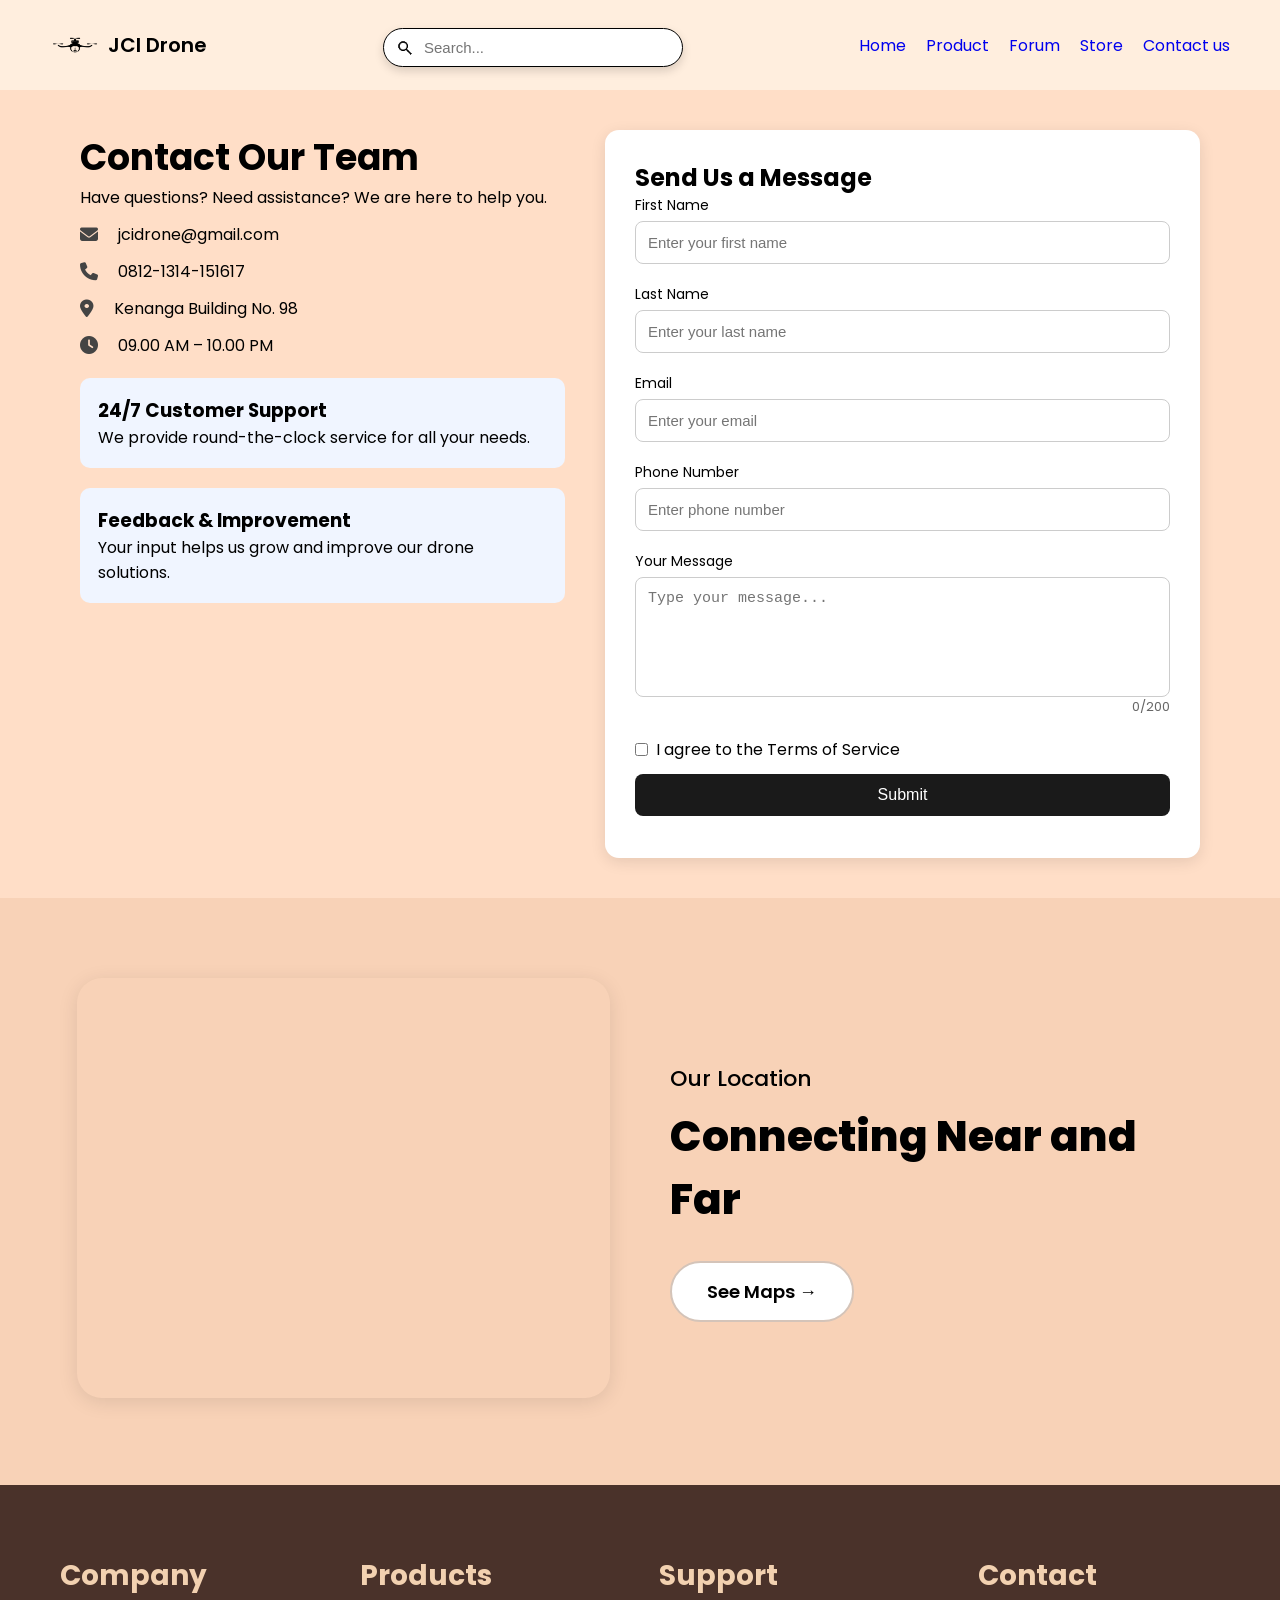
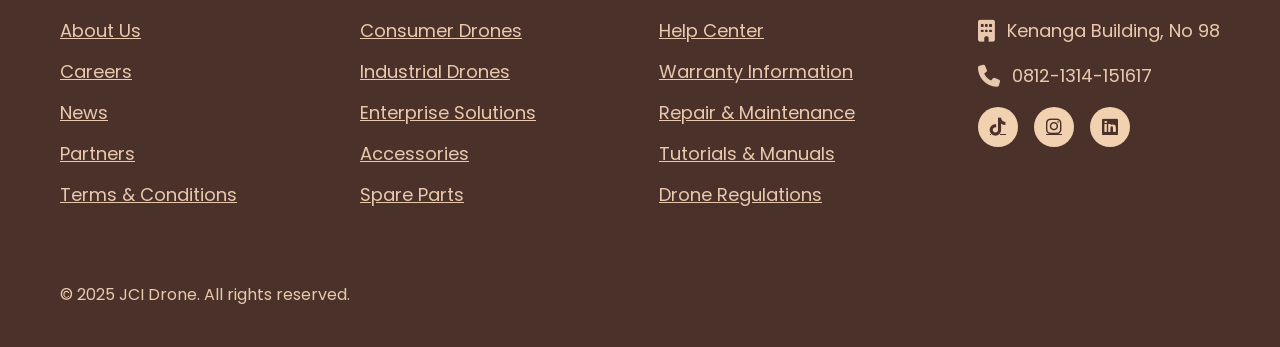
==== commit b058ac68: "Menambahkan fitur baru / memperbaiki file" ====
--- a/contactus.html
+++ b/contactus.html
@@ -1,240 +1,240 @@
-<!DOCTYPE html>
-<html lang="en">
-<head>
-    <meta charset="UTF-8">
-    <meta name="viewport" content="width=device-width, initial-scale=1.0">
-    <title>Contact Us - JCI</title>
-
-    <link rel="stylesheet" href="style.css">
-    <link rel="stylesheet" href="https://cdnjs.cloudflare.com/ajax/libs/font-awesome/6.5.0/css/all.min.css">
-    <link rel="preconnect" href="https://fonts.googleapis.com">
-    <link rel="preconnect" href="https://fonts.gstatic.com" crossorigin>
-    <link href="https://fonts.googleapis.com/css2?family=Poppins:ital,wght@0,100;0,200;0,300;0,400;0,500;0,600;0,700;0,800;0,900;1,100;1,200;1,300;1,400;1,500;1,600;1,700;1,800;1,900&display=swap" rel="stylesheet">
-
-</head>
-<body>
-    <nav class="navbar">
-        <a href="index.html" class="logo">
-            <img src="Asset/logodronewbg.png" alt="logo" width="50">
-            JCI Drone
-        </a>
-
-        <input type="text" placeholder="Search..." class="search-bar">
-
-        <ul class="navbar-nav" id="navbar">
-            <li><a href="index.html" class="nav"> Home </a></li>
-            <li><a href="product.html" class="nav"> Product </a></li>
-            <li><a href="forum.html" class="nav"> Forum </a></li>
-            <li><a href="store.html" class="nav"> Store </a></li>
-            <li><a href="contactus.html" class="nav"> Contact us </a></li>
-        </ul>
-
-        <div class="toggle-menu" id="toggle-menu">
-            <span></span>
-            <span></span>
-            <span></span>
-        </div>
-    </nav>
-
-    <!-- <div class="contact-container">
-        <div class="contact-left">
-            <h1>Contact Us</h1>
-            <p>Email, call or complete the form to learn how JCI Drone can solve your problem</p>
-
-            <div class="info-item">
-                <div class="info-item"><i class="fa-solid fa-envelope"></i> jcidrone@gmail.com</div>
-                <div class="info-item"><i class="fa-solid fa-phone"></i> 0812-1314-151617</div>
-                <div class="info-item"><i class="fa-solid fa-location-dot"></i> Kenanga Building No 98</div>
-                <div class="info-item"><i class="fa-solid fa-clock"></i> 09.00 AM – 10.00 PM</div>
-            </div>
-
-            <h2 class="sub-title">Customer Support</h2>
-            <p class="sub-desc">
-                Our support team is available around the clock to address any concerns or queries you may have.
-            </p>
-
-            <h2 class="sub-title">Feedback</h2>
-            <p class="sub-desc">
-                We value your feedback and are continuously working to improve JCI Drone.
-            </p>
-        </div>
-
-        <div class="contact-right">
-            <h2>Get In Touch</h2>
-            <p>You can reach us anytime</p>
-
-            <form id="contactForm">
-                <div class="row">
-                    <input type="text" id="fname" placeholder="First Name">
-                    <input type="text" id="lname" placeholder="Last Name">
-                </div>
-
-                <input type="email" id="email" placeholder="Your Email">
-                <input type="text" id="phone" placeholder="Phone Number">
-
-                <select id="reason">
-                    <option value="">Select Reason</option>
-                    <option value="support">Customer Support</option>
-                    <option value="complaint">Complaint</option>
-                    <option value="feedback">Feedback</option>
-                </select>
-
-                <textarea id="message" placeholder="How can we help?" maxlength="200"></textarea>
-
-                <div class="tos">
-                    <input type="checkbox" id="agree">
-                    <label for="agree">I agree to the Terms of Service</label>
-                </div>
-
-                <button type="submit" class="submit-btn">Submit</button>
-            </form>
-
-            <p class="tos-info">By contacting us, you agree to our Terms of Service and Privacy Policy</p>
-        </div>
-    </div> -->
-    <div class="contact-wrapper">
-        <div class="contact-info">
-            <h1>Contact Our Team</h1>
-            <p>Have questions? Need assistance? We are here to help you.</p>
-
-            <div class="info-item"><i class="fa-solid fa-envelope"></i> jcidrone@gmail.com</div>
-            <div class="info-item"><i class="fa-solid fa-phone"></i> 0812-1314-151617</div>
-            <div class="info-item"><i class="fa-solid fa-location-dot"></i> Kenanga Building No. 98</div>
-            <div class="info-item"><i class="fa-solid fa-clock"></i> 09.00 AM – 10.00 PM</div>
-
-            <div class="highlight-box">
-                <h3>24/7 Customer Support</h3>
-                <p>We provide round-the-clock service for all your needs.</p>
-            </div>
-
-            <div class="highlight-box">
-                <h3>Feedback & Improvement</h3>
-                <p>Your input helps us grow and improve our drone solutions.</p>
-            </div>
-        </div>
-
-        <div class="contact-card">
-            <h2>Send Us a Message</h2>
-            <form id="contactForm2">
-                <div class="input-group">
-                    <label>First Name</label>
-                    <input type="text" id="firstName2" placeholder="Enter your first name">
-                    <span class="warning"></span>
-                </div>
-
-                <div class="input-group">
-                    <label>Last Name</label>
-                    <input type="text" id="lastName2" placeholder="Enter your last name">
-                    <span class="warning"></span>
-                </div>
-
-                <div class="input-group">
-                    <label>Email</label>
-                    <input type="text" id="email2" placeholder="Enter your email">
-                    <span class="warning"></span>
-                </div>
-
-                <div class="input-group">
-                    <label>Phone Number</label>
-                    <input type="text" id="phone2" placeholder="Enter phone number" inputmode="numeric">
-                    <span class="warning"></span>
-                </div>
-
-                <div class="input-group">
-                    <label>Your Message</label>
-                    <textarea id="message2" placeholder="Type your message..." maxlength="200"></textarea>
-                    <div class="char-count"><span id="count2">0</span>/200</div>
-                    <span class="warning"></span>
-                </div>
-
-                <label class="checkbox">
-                    <input type="checkbox" id="agree2">
-                    I agree to the Terms of Service
-                    <span class="warning"></span>
-                </label>
-
-                <button class="btn-send" type="submit">Submit</button>
-                <p id="resultMsg2" class="result"></p>
-            </form>
-        </div>
-    </div>
-
-    <section class="location-section">
-        <div class="location-container">
-
-            <div class="map-box">
-                <iframe 
-                    src="https://www.google.com/maps/embed?pb=!1m18!1m12!1m3!1d3966.1229512727704!2d106.76147137499173!3d-6.246188593741973!2m3!1f0!2f0!3f0!3m2!1i1024!2i768!4f13.1!3m3!1m2!1s0x2e69f069be5a5a2b%3A0x746e6a3a2a6c0a7a!2sMeruya%20Selatan!5e0!3m2!1sen!2sid!4v1700000000000"
-                    allowfullscreen=""
-                    loading="lazy">
-                </iframe>
-            </div>
-
-            <div class="location-text">
-                <h3>Our Location</h3>
-                <h1>Connecting Near and Far</h1>
-
-                <a href="https://maps.google.com" target="_blank" class="see-map-btn">
-                    See Maps →
-                </a>
-            </div>
-
-        </div>
-    </section> 
-
-    <footer class="footer">
-        <div class="footer-container">
-            <div class="footer-column">
-                <h3>Company</h3>
-                <a href="#">About Us</a>
-                <a href="#">Careers</a>
-                <a href="#">News</a>
-                <a href="#">Partners</a>
-                <a href="#">Terms & Conditions</a>
-            </div>
-
-            <div class="footer-column">
-                <h3>Products</h3>
-                <a href="#">Consumer Drones</a>
-                <a href="#">Industrial Drones</a>
-                <a href="#">Enterprise Solutions</a>
-                <a href="#">Accessories</a>
-                <a href="#">Spare Parts</a>
-            </div>
-
-            <div class="footer-column">
-                <h3>Support</h3>
-                <a href="#">Help Center</a>
-                <a href="#">Warranty Information</a>
-                <a href="#">Repair & Maintenance</a>
-                <a href="#">Tutorials & Manuals</a>
-                <a href="#">Drone Regulations</a>
-            </div>
-
-            <div class="footer-column contact">
-                <h3>Contact</h3>
-
-                <div class="contact-item">
-                    <i class="fas fa-building"></i>
-                    <span>Kenanga Building, No 98</span>
-                </div>
-
-                <div class="contact-item">
-                    <i class="fas fa-phone"></i>
-                    <span>0812-1314-151617</span>
-                </div>
-
-                <div class="social-icons">
-                    <a href="#"><i class="fab fa-tiktok"></i></a>
-                    <a href="#"><i class="fab fa-instagram"></i></a>
-                    <a href="#"><i class="fab fa-linkedin"></i></a>
-                </div>
-            </div>
-        </div>
-        
-        <p class="copyright">© 2025 JCI Drone. All rights reserved.</p>
-    </footer>
-
-    <script src="main.js"></script>
-</body>
+<!DOCTYPE html>
+<html lang="en">
+<head>
+    <meta charset="UTF-8">
+    <meta name="viewport" content="width=device-width, initial-scale=1.0">
+    <title>Contact Us - JCI</title>
+
+    <link rel="stylesheet" href="style.css">
+    <link rel="stylesheet" href="https://cdnjs.cloudflare.com/ajax/libs/font-awesome/6.5.0/css/all.min.css">
+    <link rel="preconnect" href="https://fonts.googleapis.com">
+    <link rel="preconnect" href="https://fonts.gstatic.com" crossorigin>
+    <link href="https://fonts.googleapis.com/css2?family=Poppins:ital,wght@0,100;0,200;0,300;0,400;0,500;0,600;0,700;0,800;0,900;1,100;1,200;1,300;1,400;1,500;1,600;1,700;1,800;1,900&display=swap" rel="stylesheet">
+
+</head>
+<body>
+    <nav class="navbar">
+        <a href="index.html" class="logo">
+            <img src="Asset/logodronewbg.png" alt="logo" width="50">
+            JCI Drone
+        </a>
+
+        <input type="text" placeholder="Search..." class="search-bar">
+
+        <ul class="navbar-nav" id="navbar">
+            <li><a href="index.html" class="nav"> Home </a></li>
+            <li><a href="product.html" class="nav"> Product </a></li>
+            <li><a href="forum.html" class="nav"> Forum </a></li>
+            <li><a href="store.html" class="nav"> Store </a></li>
+            <li><a href="contactus.html" class="nav"> Contact us </a></li>
+        </ul>
+
+        <div class="toggle-menu" id="toggle-menu">
+            <span></span>
+            <span></span>
+            <span></span>
+        </div>
+    </nav>
+
+    <!-- <div class="contact-container">
+        <div class="contact-left">
+            <h1>Contact Us</h1>
+            <p>Email, call or complete the form to learn how JCI Drone can solve your problem</p>
+
+            <div class="info-item">
+                <div class="info-item"><i class="fa-solid fa-envelope"></i> jcidrone@gmail.com</div>
+                <div class="info-item"><i class="fa-solid fa-phone"></i> 0812-1314-151617</div>
+                <div class="info-item"><i class="fa-solid fa-location-dot"></i> Kenanga Building No 98</div>
+                <div class="info-item"><i class="fa-solid fa-clock"></i> 09.00 AM – 10.00 PM</div>
+            </div>
+
+            <h2 class="sub-title">Customer Support</h2>
+            <p class="sub-desc">
+                Our support team is available around the clock to address any concerns or queries you may have.
+            </p>
+
+            <h2 class="sub-title">Feedback</h2>
+            <p class="sub-desc">
+                We value your feedback and are continuously working to improve JCI Drone.
+            </p>
+        </div>
+
+        <div class="contact-right">
+            <h2>Get In Touch</h2>
+            <p>You can reach us anytime</p>
+
+            <form id="contactForm">
+                <div class="row">
+                    <input type="text" id="fname" placeholder="First Name">
+                    <input type="text" id="lname" placeholder="Last Name">
+                </div>
+
+                <input type="email" id="email" placeholder="Your Email">
+                <input type="text" id="phone" placeholder="Phone Number">
+
+                <select id="reason">
+                    <option value="">Select Reason</option>
+                    <option value="support">Customer Support</option>
+                    <option value="complaint">Complaint</option>
+                    <option value="feedback">Feedback</option>
+                </select>
+
+                <textarea id="message" placeholder="How can we help?" maxlength="200"></textarea>
+
+                <div class="tos">
+                    <input type="checkbox" id="agree">
+                    <label for="agree">I agree to the Terms of Service</label>
+                </div>
+
+                <button type="submit" class="submit-btn">Submit</button>
+            </form>
+
+            <p class="tos-info">By contacting us, you agree to our Terms of Service and Privacy Policy</p>
+        </div>
+    </div> -->
+    <div class="contact-wrapper">
+        <div class="contact-info">
+            <h1>Contact Our Team</h1>
+            <p>Have questions? Need assistance? We are here to help you.</p>
+
+            <div class="info-item"><i class="fa-solid fa-envelope"></i> jcidrone@gmail.com</div>
+            <div class="info-item"><i class="fa-solid fa-phone"></i> 0812-1314-151617</div>
+            <div class="info-item"><i class="fa-solid fa-location-dot"></i> Kenanga Building No. 98</div>
+            <div class="info-item"><i class="fa-solid fa-clock"></i> 09.00 AM – 10.00 PM</div>
+
+            <div class="highlight-box">
+                <h3>24/7 Customer Support</h3>
+                <p>We provide round-the-clock service for all your needs.</p>
+            </div>
+
+            <div class="highlight-box">
+                <h3>Feedback & Improvement</h3>
+                <p>Your input helps us grow and improve our drone solutions.</p>
+            </div>
+        </div>
+
+        <div class="contact-card">
+            <h2>Send Us a Message</h2>
+            <form id="contactForm2">
+                <div class="input-group">
+                    <label>First Name</label>
+                    <input type="text" id="firstName2" placeholder="Enter your first name">
+                    <span class="warning"></span>
+                </div>
+
+                <div class="input-group">
+                    <label>Last Name</label>
+                    <input type="text" id="lastName2" placeholder="Enter your last name">
+                    <span class="warning"></span>
+                </div>
+
+                <div class="input-group">
+                    <label>Email</label>
+                    <input type="text" id="email2" placeholder="Enter your email">
+                    <span class="warning"></span>
+                </div>
+
+                <div class="input-group">
+                    <label>Phone Number</label>
+                    <input type="text" id="phone2" placeholder="Enter phone number" inputmode="numeric">
+                    <span class="warning"></span>
+                </div>
+
+                <div class="input-group">
+                    <label>Your Message</label>
+                    <textarea id="message2" placeholder="Type your message..." maxlength="200"></textarea>
+                    <div class="char-count"><span id="count2">0</span>/200</div>
+                    <span class="warning"></span>
+                </div>
+
+                <label class="checkbox">
+                    <input type="checkbox" id="agree2">
+                    I agree to the Terms of Service
+                    <span class="warning"></span>
+                </label>
+
+                <button class="btn-send" type="submit">Submit</button>
+                <p id="resultMsg2" class="result"></p>
+            </form>
+        </div>
+    </div>
+
+    <section class="location-section">
+        <div class="location-container">
+
+            <div class="map-box">
+                <iframe 
+                    src="https://www.google.com/maps/embed?pb=!1m18!1m12!1m3!1d3966.1229512727704!2d106.76147137499173!3d-6.246188593741973!2m3!1f0!2f0!3f0!3m2!1i1024!2i768!4f13.1!3m3!1m2!1s0x2e69f069be5a5a2b%3A0x746e6a3a2a6c0a7a!2sMeruya%20Selatan!5e0!3m2!1sen!2sid!4v1700000000000"
+                    allowfullscreen=""
+                    loading="lazy">
+                </iframe>
+            </div>
+
+            <div class="location-text">
+                <h3>Our Location</h3>
+                <h1>Connecting Near and Far</h1>
+
+                <a href="https://maps.google.com" target="_blank" class="see-map-btn">
+                    See Maps →
+                </a>
+            </div>
+
+        </div>
+    </section> 
+
+    <footer class="footer">
+        <div class="footer-container">
+            <div class="footer-column">
+                <h3>Company</h3>
+                <a href="#">About Us</a>
+                <a href="#">Careers</a>
+                <a href="#">News</a>
+                <a href="#">Partners</a>
+                <a href="#">Terms & Conditions</a>
+            </div>
+
+            <div class="footer-column">
+                <h3>Products</h3>
+                <a href="#">Consumer Drones</a>
+                <a href="#">Industrial Drones</a>
+                <a href="#">Enterprise Solutions</a>
+                <a href="#">Accessories</a>
+                <a href="#">Spare Parts</a>
+            </div>
+
+            <div class="footer-column">
+                <h3>Support</h3>
+                <a href="#">Help Center</a>
+                <a href="#">Warranty Information</a>
+                <a href="#">Repair & Maintenance</a>
+                <a href="#">Tutorials & Manuals</a>
+                <a href="#">Drone Regulations</a>
+            </div>
+
+            <div class="footer-column contact">
+                <h3>Contact</h3>
+
+                <div class="contact-item">
+                    <i class="fas fa-building"></i>
+                    <span>Kenanga Building, No 98</span>
+                </div>
+
+                <div class="contact-item">
+                    <i class="fas fa-phone"></i>
+                    <span>0812-1314-151617</span>
+                </div>
+
+                <div class="social-icons">
+                    <a href="#"><i class="fab fa-tiktok"></i></a>
+                    <a href="#"><i class="fab fa-instagram"></i></a>
+                    <a href="#"><i class="fab fa-linkedin"></i></a>
+                </div>
+            </div>
+        </div>
+        
+        <p class="copyright">© 2025 JCI Drone. All rights reserved.</p>
+    </footer>
+
+    <script src="main.js"></script>
+</body>
 </html>
--- a/style.css
+++ b/style.css
@@ -1,1988 +1,1988 @@
-*{
-    margin: 0;
-    padding: 0;
-    box-sizing: border-box;
-}
-
-.navbar{
-    background-color: #ffeede;
-    display: flex;
-    justify-content: space-between;
-    align-items: center;
-    gap: 50px;
-    padding: 20px 50px;
-    position: relative;
-    z-index: 9999;
-}
-
-a {
-    text-decoration: none;
-}
-
-.logo {
-    display: flex;
-    align-items: center;
-    gap: 8px;
-    font-family: "Poppins", sans-serif;
-    font-size: 20px;
-    font-weight: 600;
-    color: black;
-}
-
-.search-bar {
-    padding: 10px 15px 10px 40px;
-    width: 300px;
-    border-radius: 30px;
-    border: 1px solid #000;
-    outline: none;
-    background: url('Asset/iconSearch.png') no-repeat 12px center;
-    background-color: white;
-    background-size: 18px;
-    box-shadow: 0 4px 10px rgba(0,0,0,0.15);
-    margin-top: 5px;
-}
-
-.navbar-nav {
-    list-style: none;
-    display: flex;
-    align-items: center;
-    gap: 20px;
-}
-
-.toggle-menu{
-    display: none;
-}
-
-.hero-section {
-    display: flex;
-    align-items: center;
-    justify-content: space-between;
-    padding: 5rem 9%;
-    min-height: 80vh;
-    position: relative;
-
-    background-image: url('Asset/background.jpg');
-    background-size: cover;
-    background-position: center;
-    position: relative;
-    z-index: 1;
-}
-
-.hero-section::after {
-    content: "";
-    position: absolute;
-    inset: 0;
-    background: rgba(255, 232, 212, 0.4);
-    backdrop-filter: blur(1px);
-    z-index: 1;
-}
-
-.hero-left{
-    width: 50%;
-    position: relative;
-    z-index: 2;
-}
-
-.circle-bg {
-    width: 410px;
-    height: 410px;
-    background: rgba(255,255,255,0.25);
-    border-radius: 50%;
-    position: absolute;
-    left: 50px;
-    top: 50%;
-    transform: translateY(-50%);
-}
-
-.hero-drone {
-  position: absolute;
-  left: -100px;
-  top: 55%;
-  transform: translateY(-50%);
-  width: 600px;
-  object-fit: contain;
-  z-index: 3;
-}
-
-.hero-right {
-  width: 50%;
-  z-index: 2;
-  padding-left: 2rem;
-  color: #222;
-}
-
-.hero-right h1 {
-  font-size: 3rem;
-  font-weight: 700;
-  margin-bottom: 1rem;
-}
-
-.hero-right p {
-  font-size: 1.2rem;
-  max-width: 450px;
-  margin-bottom: 2rem;
-}
-
-.btn-primary {
-    background: #d46565;
-    padding: 12px 25px;
-    border-radius: 12px;
-    color: white;
-    font-weight: 600;
-    margin-right: 15px;
-}
-
-.btn-secondary {
-    background: white;
-    border: 1px solid #483129;
-    padding: 12px 25px;
-    border-radius: 12px;
-    font-weight:600;
-}
-
-body {
-    margin: 0;
-    background: #ffdec7;
-    font-family: "Poppins", sans-serif;
-    align-items: center;
-}
-
-.card-container{
-  display: grid;
-  grid-template-columns: repeat(4, 1fr); 
-  gap: 25px;
-  max-width: 1200px;
-  margin: 40px auto 80px auto;
-  padding: 0 20px;
-
-}
-
-.card {
-  background-color: #d46565;
-  border-radius: 12px;
-  padding: 20px;
-  box-shadow: 0px 4px 10px rgba(0,0,0,0.1);
-  color: white;
-}
-
-.card-content{
-  padding: 10px;
-}
-
-.card-content h3{
-  font-size: 28px;
-  margin-bottom: 8px;
-}
-
-.card-content p {
-  color: white;
-  font-size: 15px;
-  line-height: 1.3;
-}
-
-.header-brand{
-  width: 100%;
-  display: flex;
-  justify-content: center;
-  align-items: center;     
-  text-align: center;
-  font-family: "Poppins", sans-serif;
-}
-
-.logo-scroll {
-  overflow: hidden;
-  width: 100%;
-  background: #FFEAE0;
-  padding: 20px 0;
-}
-
-.scroll-track {
-  display: flex;
-  gap: 80px;
-  animation: scroll 15s linear infinite;
-}
-
-.scroll-track img {
-  width: 120px;
-  height: auto;
-  opacity: .9;
-  transition: .2s;
-}
-
-.scroll-track img:hover {
-  transform: scale(1.1);
-  opacity: 1;
-}
-
-@keyframes scroll {
-  0% { transform: translateX(0); }
-  100% { transform: translateX(-50%); }
-}
-
-
-.image-slider {
-  width: 100%;
-  height: 400px;
-  position: relative;
-}
-
-.image-slider img {
-  width: 100%;
-  height: 100%;
-  object-fit: cover;
-  transition: .3s;
-}
-
-.image-slider button {
-  position: absolute;
-  top: 50%;
-  transform: translateY(-50%);
-  padding: 12px 16px;
-  background: rgba(0,0,0,.3);
-  border: none;
-  color: white;
-  font-size: 25px;
-  cursor: pointer;
-  border-radius: 8px;
-}
-
-.prev {
-    left: 20px;
-}
-
-.next{
-    right: 20px;
-}
-
-.left-content {
-    max-width: 420px;
-    flex: 1;
-}
-
-.left-content h2 {
-    font-size: 42px;
-    line-height: 1.2;
-    color: #000;
-}
-
-.left-content h2 span {
-    color: #9c6aa0;
-    font-weight: 600;
-}
-
-.subtitle {
-    margin-top: 25px;
-    font-size: 20px;
-    color: #444;
-}
-
-.explore-btn {
-    display: inline-block;
-    margin-top: 30px;
-    background: #e38f8c;
-    padding: 16px 40px;
-    border-radius: 20px;
-    color: white;
-    font-size: 20px;
-    text-decoration: none;
-    transition: 0.3s;
-}
-
-.explore-btn:hover {
-    background: #d27674;
-}
-
-.product-slider {
-    display: flex;
-    overflow-x: auto;
-    gap: 50px;
-    scroll-snap-type: x mandatory;
-    padding-bottom: 20px;
-    width: 60%;
-    flex: 1;
-}
-
-.product-slider::-webkit-scrollbar {
-    display: none;
-}
-
-/* ====== PRODUCT ITEM ====== */
-.product-item {
-    text-align: center;
-    scroll-snap-align: center;
-    min-width: 350px;
-}
-
-.product-circle {
-    background: #f8e9df;
-    width: 350px;
-    height: 350px;
-    border-radius: 50%;
-    display: flex;
-    justify-content: center;
-    align-items: center;
-    overflow: hidden;
-    transition: 0.3s ease;
-}
-
-.product-circle img {
-    width: 75%;
-    transition: 0.4s ease;
-}
-
-.product-circle:hover {
-    transform: scale(1.05);
-    box-shadow: 0 10px 25px rgba(0,0,0,0.15);
-}
-
-.product-circle:hover img {
-    transform: scale(1.15);
-}
-
-.product-item h3 {
-    margin-top: 20px;
-    font-size: 28px;
-    font-weight: 600;
-}
-
-.price {
-    font-size: 22px;
-    color: #333;
-}
-
-.plus-btn {
-    font-size: 48px;
-    margin-top: 10px;
-    cursor: pointer;
-    transition: 0.3s;
-}
-
-.plus-btn:hover {
-    transform: scale(1.2);
-}
-
-.aerial-section {
-    display: flex;
-    justify-content: space-between;
-    align-items: center;
-    gap: 50px;
-    padding: 80px 9%;
-}
-
-.know-section {
-    background: #f7d8c7;
-    padding: 70px 80px;
-}
-
-.know-title {
-    text-align: center;
-    font-size: 36px;
-    font-weight: 700;
-    margin-bottom: 50px;
-}
-
-.know-content {
-    display: flex;
-    align-items: center;
-    gap: 50px;
-}
-
-.know-left {
-    text-align: center;
-    width: 35%;
-}
-
-.know-icon {
-    width: 260px;
-    max-width: 100%;
-    filter: brightness(0);
-}
-
-.know-left h3 {
-    font-size: 28px;
-    margin-top: 15px;
-    font-weight: 700;
-}
-
-.know-right {
-    width: 65%;
-}
-
-.know-right p {
-    font-size: 24px;
-    line-height: 1.55;
-    color: #333;
-}
-
-.expertise-section {
-    background: #f7d8c7;
-    padding: 60px 40px;
-}
-
-.expertise-title {
-    text-align: center;
-    font-size: 36px;
-    font-weight: 700;
-    margin-bottom: 40px;
-}
-
-.expertise-slider {
-    display: flex;
-    overflow-x: auto;
-    gap: 30px;
-    scroll-snap-type: x mandatory;
-    padding-bottom: 20px;
-}
-
-.expertise-slider::-webkit-scrollbar {
-    display: none;
-}
-
-.expertise-item {
-    min-width: 280px;
-    height: 350px;
-    scroll-snap-align: center;
-    border-radius: 10px;
-    overflow: hidden;
-    cursor: pointer;
-    transition: 0.3s ease;
-}
-
-.expertise-item img {
-    width: 100%;
-    height: 100%;
-    object-fit: cover;
-    transition: 0.3s;
-}
-
-.expertise-item:hover img {
-    transform: scale(1.08);
-}
-
-.modal {
-    position: fixed;
-    top: 0;
-    left: 0;
-    width: 100%;
-    height: 100%;
-    display: none;
-    justify-content: center;
-    align-items: center;
-    background: rgba(0,0,0,0.6);
-    backdrop-filter: blur(3px);
-    z-index: 999;
-}
-
-.modal-content {
-    width: 80%;
-    max-width: 500px;
-    background: white;
-    padding: 25px;
-    border-radius: 14px;
-    text-align: center;
-    animation: popIn 0.3s ease;
-}
-
-@keyframes popIn {
-    from { transform: scale(0.7); opacity: 0; }
-    to { transform: scale(1); opacity: 1; }
-}
-
-.close {
-    font-size: 32px;
-    float: right;
-    cursor: pointer;
-    margin-top: -10px;
-}
-
-.join-community {
-    background: #87567A;
-    padding: 80px 60px;
-}
-
-.join-wrapper {
-    display: flex;
-    align-items: center;
-    justify-content: space-between;
-    gap: 40px;
-    max-width: 1300px;
-    margin: auto;
-    flex-direction: row-reverse;
-}
-
-.join-left img {
-    width: 100%;
-    max-width: 520px;
-    object-fit: cover;
-}
-
-.join-right {
-    color: white;
-    max-width: 550px;
-}
-
-.join-right h2 {
-    font-size: 46px;
-    font-weight: 700;
-    margin-bottom: 20px;
-}
-
-.join-right p {
-    font-size: 20px;
-    line-height: 1.6;
-    margin-bottom: 35px;
-}
-
-.join-btn {
-    display: inline-block;
-    background: #F3A9A1;
-    color: #4a2f3f;
-    padding: 16px 40px;
-    border-radius: 30px;
-    font-size: 20px;
-    font-weight: 600;
-    text-decoration: none;
-    transition: 0.3s ease;
-}
-
-.join-btn:hover {
-    background: #f8b8b0;
-}
-
-.footer {
-    background: #4A322A;
-    padding: 70px 60px 40px;
-    color: #E9C8AE;
-    font-family: 'Poppins', sans-serif;
-}
-
-.footer-container {
-    display: flex;
-    justify-content: space-between;
-    flex-wrap: wrap;
-    max-width: 1300px;
-    margin: auto;
-    gap: 60px;
-}
-
-.footer-column h3 {
-    font-size: 28px;
-    font-weight: 700;
-    margin-bottom: 20px;
-    color: #F2D1B0;
-}
-
-.footer-column a {
-    display: block;
-    margin-bottom: 14px;
-    color: #E9C8AE;
-    text-decoration: underline;
-    font-size: 18px;
-    transition: 0.25s ease;
-}
-
-.footer-column a:hover {
-    color: #ffffff;
-}
-
-.contact-item {
-    display: flex;
-    align-items: center;
-    gap: 12px;
-    margin-bottom: 18px;
-    font-size: 18px;
-}
-
-.contact-item i {
-    font-size: 22px;
-}
-
-.social-icons {
-    display: flex;
-    gap: 16px;
-    margin-top: 10px;
-}
-
-.social-icons a {
-    width: 40px;
-    height: 40px;
-    background: #F2D1B0;
-    color: #4A322A;
-    display: flex;
-    justify-content: center;
-    align-items: center;
-    border-radius: 50%;
-    font-size: 18px;
-    transition: 0.3s ease;
-}
-
-.social-icons a:hover {
-    transform: scale(1.1);
-    background: #fff2e6;
-}
-
-.footer .copyright {
-    text-align: left;
-    margin-top: 60px;
-    font-size: 16px;
-    color: #E9C8AE;
-}
-
-.info-item i {
-    margin-right: 10px;
-    color: #444;
-    font-size: 18px;
-}
-
-/* .contact-container {
-    display: flex;
-    min-height: 100vh;
-}
-
-.contact-left {
-    width: 50%;
-    padding: 70px 60px;
-}
-
-.contact-left h1 {
-    font-size: 55px;
-    margin: 0;
-}
-
-.contact-left p {
-    font-size: 20px;
-    margin-top: 15px;
-}
-
-.info-item {
-    margin-top: 18px;
-    font-size: 18px;
-}
-
-.sub-title {
-    margin-top: 40px;
-    font-size: 28px;
-}
-
-.sub-desc {
-    font-size: 18px;
-    margin-top: 8px;
-}
-
-.contact-right {
-    width: 50%;
-    background: #7B4F73;
-    color: white;
-    padding: 60px;
-    border-radius: 30px 0 0 30px;
-}
-
-.contact-right h2 {
-    font-size: 45px;
-    margin: 0;
-}
-
-.contact-right p {
-    margin-top: 10px;
-    font-size: 20px;
-    opacity: 0.9;
-}
-
-form {
-    margin-top: 35px;
-}
-
-.row {
-    display: flex;
-    gap: 15px;
-}
-
-input, select, textarea {
-    width: 100%;
-    padding: 14px;
-    border-radius: 12px;
-    border: none;
-    margin-top: 18px;
-    font-size: 16px;
-    font-family: inherit;
-}
-
-textarea {
-    height: 140px;
-    resize: none;
-}
-
-.tos {
-    display: flex;
-    align-items: center;
-    margin-top: 15px;
-}
-
-.submit-btn {
-    width: 100%;
-    margin-top: 22px;
-    padding: 16px;
-    background: #F3B8A4;
-    color: #000;
-    font-weight: bold;
-    border-radius: 14px;
-    border: none;
-    cursor: pointer;
-    font-size: 17px;
-}
-
-.submit-btn:hover {
-    opacity: 0.9;
-}
-
-.tos-info {
-    margin-top: 15px;
-    font-size: 14px;
-    opacity: 0.8;
-} */
-
-/* .contact-container {
-    display: flex;
-    justify-content: space-between;
-    gap: 40px;
-}
-
-/* LEFT SIDE */
-/* .left-side {
-    width: 45%;
-} */
-
-/* .left-side h1 {
-    font-size: 50px;
-    font-weight: 700;
-}
-
-.left-side p {
-    margin: 10px 0 20px;
-    font-size: 16px;
-}
-
-.info {
-    margin-bottom: 12px;
-    font-size: 16px;
-    display: flex;
-    align-items: center;
-    gap: 10px;
-}
-
-.info i {
-    font-size: 18px;
-}
-
-.sub-info {
-    margin-top: 40px;
-    display: flex;
-    justify-content: space-between;
-}
-
-.sub-info div {
-    width: 45%;
-}
-
-.sub-info h3 {
-    font-size: 20px;
-    margin-bottom: 8px;
-}
-
-/* FORM BOX */
-/* .form-box {
-    width: 45%;
-    background: #744b75;
-    padding: 40px;
-    border-radius: 25px;
-    color: white;
-} */
-
-/* .form-box h2 {
-    font-size: 35px;
-}
-
-.row {
-    display: flex;
-    gap: 15px;
-    margin-top: 20px;
-}
-
-.row.single {
-    flex-direction: column;
-}
-
-input, textarea {
-    width: 100%;
-    padding: 15px;
-    border-radius: 30px;
-    border: none;
-    font-size: 15px;
-} */
-
-/* textarea {
-    border-radius: 20px;
-    height: 120px;
-    margin-top: 20px;
-}
-
-.char-count {
-    text-align: right;
-    margin-top: 5px;
-    font-size: 13px;
-} */
-
-/* .check {
-    display: flex;
-    align-items: center;
-    gap: 10px;
-    margin: 20px 0;
-} */
-
-/* .submit-btn {
-    width: 100%;
-    padding: 15px;
-    border-radius: 30px;
-    border: none;
-    background: #f4b7a1;
-    font-size: 18px;
-    cursor: pointer;
-    margin-top: 10px;
-} */
-
-/* .result {
-    margin-top: 15px;
-    font-weight: 600;
-    text-align: center;
-    display: block; 
-    min-height: 20px; 
-}  */
-
-.contact-wrapper {
-    display: flex;
-    gap: 40px;
-    max-width: 1200px;
-    padding: 40px;
-    margin: auto;
-}
-
-.contact-info {
-    width: 45%;
-}
-
-.contact-info h1 {
-    font-size: 36px;
-    font-weight: 700;
-}
-
-.info-item {
-    margin: 12px 0;
-    font-size: 16px;
-    display: flex;
-    align-items: center;
-    gap: 10px;
-}
-
-.highlight-box {
-    background: #f0f5ff;
-    padding: 18px;
-    border-radius: 10px;
-    margin-top: 20px;
-}
-
-.contact-card {
-    width: 55%;
-    padding: 30px;
-    background: white;
-    border-radius: 14px;
-    box-shadow: 0 4px 15px rgba(0,0,0,0.1);
-}
-
-.input-group {
-    margin-bottom: 15px;
-    display: flex;
-    flex-direction: column;
-}
-
-.input-group label {
-    font-size: 14px;
-    margin-bottom: 5px;
-}
-
-input, textarea {
-    padding: 12px;
-    border-radius: 8px;
-    border: 1px solid #ccc;
-    font-size: 15px;
-}
-
-textarea {
-    height: 120px;
-    resize: none;
-}
-
-.char-count {
-    text-align: right;
-    font-size: 13px;
-    color: #666;
-}
-
-.checkbox {
-    display: flex;
-    align-items: center;
-    gap: 8px;
-    margin: 12px 0;
-}
-
-.btn-send {
-    width: 100%;
-    padding: 12px;
-    background: #1a1a1a;
-    color: white;
-    font-size: 16px;
-    border-radius: 8px;
-    border: none;
-    cursor: pointer;
-}
-
-.result {
-    margin-top: 12px;
-    font-weight: 600;
-}
-
-.warning {
-  color: red;
-  font-size: 12px;
-  margin-top: 5px;
-  display: block;
-}
-
-
-.location-section {
-    background: #f8d2b7;
-    padding: 80px 6%;
-}
-
-.location-container {
-    display: flex;
-    align-items: center;
-    justify-content: space-between;
-    gap: 60px;
-    flex-wrap: wrap;
-}
-
-.map-box {
-    flex: 1;
-    min-width: 330px;
-}
-
-.map-box iframe {
-    width: 100%;
-    height: 420px;
-    border: 0;
-    border-radius: 25px;
-    box-shadow: 0px 4px 20px rgba(0,0,0,0.1);
-}
-
-.location-text {
-    flex: 1;
-    min-width: 300px;
-}
-
-.location-text h3 {
-    font-size: 22px;
-    font-weight: 500;
-    margin-bottom: 10px;
-}
-
-.location-text h1 {
-    font-size: 42px;
-    font-weight: 800;
-    margin-bottom: 30px;
-}
-
-.see-map-btn {
-    display: inline-block;
-    background: white;
-    padding: 15px 35px;
-    border-radius: 50px;
-    color: black;
-    font-size: 18px;
-    font-weight: 600;
-    border: 2px solid #d4c4b9;
-    transition: 0.25s ease;
-}
-
-.see-map-btn:hover {
-    transform: translateY(-3px);
-    box-shadow: 0px 6px 15px rgba(0,0,0,0.15);
-}
-
-.download-section {
-  display: flex;
-  justify-content: space-between;
-  align-items: center;
-  padding: 30px;
-  gap: 15px;
-}
-
-.left-column h2 {
-  font-size: 20px;
-}
-
-.left-column p {
-  font-size: 14px;
-  color: #555;
-}
-
-.store-buttons {
-    display: flex;
-    gap: 15px;
-    flex-wrap: wrap;
-}
-
-.store-buttons img {
-  width: 120px;
-  cursor: pointer;
-  transition: 0.2s;
-}
-
-.store-buttons img:hover {
-  transform: scale(1.03);
-}
-
-.mockup {
-  width: 60%;        
-  max-width: 220px;  
-}
-
-.e-commerce {
-    display: flex;
-    align-items: center;
-    padding: 25px;
-}
-
-.left-column h1 {
-    font-size: 26px;
-}
-
-.left-column p {
-    font-size: 14px;
-    color: #555;
-}
-
-.store-buttons {
-    margin-top: 20px;
-    display: flex;
-    gap: 25px;
-    flex-wrap: wrap; 
-}
-
-.store-box {
-    width: 180px;
-    height: 100px;         
-    border-radius: 12px;
-    overflow: hidden;      
-    cursor: pointer;
-    box-shadow: 0 3px 10px rgba(0,0,0,0.1);
-    transition: 0.2s;
-}
-
-.store-box img {
-    width: 100%;
-    height: 100%;
-    object-fit: cover;    
-}
-
-.store-box span {
-    font-size: 14px;
-    font-weight: 600;
-    color: #333;
-}
-
-.product-hero {
-    position: relative;
-    height: 100vh;
-    overflow: hidden;
-}
-
-.hero-bg {
-    background: url("bg.jpg") center/cover no-repeat;
-    width: 100%;
-    height: 100%;
-    filter: brightness(80%);
-    position: absolute;
-}
-
-.drone-slider {
-    position: absolute;
-    width: 70%;
-    height: 70%;
-    top: 50%;
-    left: 50%;
-    transform: translate(-50%, -50%);
-    border-radius: 50%;
-    background: rgba(255, 255, 255, 0.22);
-    backdrop-filter: blur(5px);
-    display: flex;
-    justify-
-
-.drone {
-    position: absolute;
-    width: 330px;
-    opacity: 0;
-    animation: slideCycle 0.9s infinite ease-in-out;
-}
-
-.d1 { animation-delay: 0s; }
-.d2 { animation-delay: 0.3s; }
-.d3 { animation-delay: 0.6s; }
-
-@keyframes slideCycle {
-    0% {
-        transform: translateX(-250px) scale(0.3);
-        opacity: 0;
-    }
-    20% {
-        opacity: 1;
-        transform: translateX(-100px) scale(0.6);
-    }
-    50% {
-        opacity: 1;
-        transform: translateX(0) scale(1);
-    }
-    80% {
-        opacity: 1;
-        transform: translateX(120px) scale(0.6);
-    }
-    100% {
-        opacity: 0;
-        transform: translateX(250px) scale(0.3);
-    }
-}
-content: center;
-    align-items: center;
-}
-
-
-.product-hero {
-  position: relative;
-  padding: 80px 0;
-  overflow: hidden;
-  background: #8b597b;
-  color: #fff;
-  font-family: "Inter", sans-serif;
-}
-
-.hero-inner {
-  max-width: 1300px;
-  margin: 0 auto;
-  padding: 0 40px;
-  display: flex;
-  align-items: center;
-  justify-content: space-between;
-  gap: 60px;
-}
-
-.hero-media {
-  flex: 1;
-  position: relative;
-}
-
-.media-stage {
-  position: relative;
-}
-
-.media-item.main {
-  width: 100%;
-  max-width: 580px;
-  display: block;
-  filter: drop-shadow(0 20px 40px rgba(0,0,0,0.6));
-  animation: float 5s ease-in-out infinite;
-}
-
-.media-item.accent {
-  position: absolute;
-  width: 180px;
-  opacity: 0.3;
-  filter: blur(2px);
-  animation: accentFloat 6s ease-in-out infinite;
-}
-
-.media-item.accent.a1 { top: -40px; right: -40px; }
-.media-item.accent.a2 { bottom: -40px; left: -40px; }
-
-@keyframes float {
-  0%,100% { transform: translateY(0); }
-  50% { transform: translateY(-12px); }
-}
-
-@keyframes accentFloat {
-  0%,100% { transform: translateY(0) rotate(0deg); }
-  50% { transform: translateY(10px) rotate(3deg); }
-}
-
-.hero-content {
-  flex: 1;
-}
-
-.kicker {
-  font-size: 14px;
-  letter-spacing: 1.5px;
-  color: white;
-  text-transform: uppercase;
-  display: block;
-  margin-bottom: 8px;
-}
-
-.hero-title {
-  font-size: 48px;
-  font-weight: 700;
-  margin-bottom: 20px;
-  line-height: 1.1;
-}
-
-.hero-lead {
-  font-size: 18px;
-  color: #dfe3e6;
-  margin-bottom: 24px;
-  max-width: 420px;
-}
-
-
-.hero-features {
-  display: flex;
-  gap: 14px;
-  margin: 24px 0;
-  padding: 0;
-  list-style: none;
-}
-
-.hero-features li {
-  padding: 6px 12px;
-  background: rgba(255,255,255,0.08);
-  border-radius: 8px;
-  font-size: 14px;
-  backdrop-filter: blur(6px);
-}
-
-.hero-ctas {
-  margin: 30px 0 20px;
-  display: flex;
-  gap: 16px;
-}
-
-.btn {
-  padding: 12px 26px;
-  border-radius: 10px;
-  font-weight: 600;
-  text-decoration: none;
-  transition: 0.25s ease;
-  display: inline-block;
-}
-
-.btn-primary {
-  background: #efa3a0;
-  color: #000;
-}
-
-.btn-primary:hover {
-  background: #efa3a0;
-}
-
-.btn-outline {
-  border: 1px solid #efa3a0;
-  color: #efa3a0;
-}
-
-.btn-outline:hover {
-  background: rgba(77,208,255,0.15);
-}
-
-.hero-meta {
-  margin-top: 16px;
-  font-size: 15px;
-  opacity: 0.85;
-  display: flex;
-  gap: 18px;
-}
-
-.hero-meta .price {
-  font-weight: 700;
-}
-
-.hero-decor .shape {
-  position: absolute;
-  border-radius: 50%;
-  filter: blur(80px);
-}
-
-.shape-1 {
-  width: 300px;
-  height: 300px;
-  background: #4dd0ff30;
-  top: -140px;
-  left: -120px;
-}
-
-.shape-2 {
-  width: 260px;
-  height: 260px;
-  background: #4dd0ff20;
-  bottom: -100px;
-  right: -80px;
-}
-
-.product-section {
-    padding: 40px 80px;
-    text-align: center;
-}
-
-.product-section h1 {
-    font-size: 42px;
-    margin: 0;
-    font-weight: 700;
-}
-
-.product-section h1 span {
-    color: #a06dd4;
-}
-
-.subtitle {
-    margin-top: 10px;
-    color: #444;
-    font-size: 18px;
-}
-
-.category-buttons {
-    margin: 30px 0;
-    display: flex;
-    gap: 15px;
-    justify-content: center;
-    flex-wrap: wrap;
-    position: relative;
-    z-index: 20;
-}
-
-.cat-btn {
-    padding: 12px 28px;
-    font-size: 16px;
-    border: 2px solid #333;
-    background: white;
-    border-radius: 40px;
-    cursor: pointer;
-    transition: 0.3s;
-    position: relative;
-    z-index: 10;
-}
-
-.cat-btn.active {
-    background: #5c3d2e;
-    color: white;
-    border-color: #5c3d2e;
-}
-
-.cat-btn:hover {
-    transform: scale(1.05);
-}
-
-.product-grid {
-    margin-top: 30px;
-    display: grid;
-    grid-template-columns: repeat(auto-fit, minmax(310px, 1fr));
-    gap: 25px;
-}
-
-.product-card {
-    position: relative;
-    overflow: visible;
-    background: #f1b9a7;
-    padding: 25px;
-    border-radius: 20px;
-    display: flex;
-    flex-direction: column;
-    align-items: center;
-}
-
-.product-card img {
-    width: 70%;
-    margin: 20px 0;
-}
-
-.product-card .type {
-    color: #333;
-    margin: 0;
-}
-
-.product-actions {
-    position: absolute;
-    bottom: 15px;
-    left: 50%;
-    transform: translateX(-50%);
-    display: flex;
-    gap: 10px;
-    opacity: 0;
-    pointer-events: none;
-    transition: 0.3s ease;
-    z-index: 50; 
-}
-
-.product-card:hover .product-actions {
-    opacity: 1;
-    pointer-events: auto;
-}
-
-.product-card img {
-    position: relative;
-    z-index: 10;   
-}
-
-.detail-btn,
-.buy-btn {
-    padding: 8px 18px;
-    border-radius: 8px;
-    border: none;
-    cursor: pointer;
-}
-
-.detail-btn {
-    background: #333;
-    color: #fff;
-}
-
-.buy-btn {
-    background: #ff8800;
-    color: #fff;
-}
-
-.product-card .price {
-    font-weight: 700;
-    margin: 8px 0;
-}
-
-.actions {
-    margin-top: 15px;
-    display: flex;
-    gap: 15px;
-}
-
-.detail,
-.buy {
-    padding: 10px 25px;
-    border-radius: 35px;
-    border: none;
-    cursor: pointer;
-    font-size: 15px;
-}
-
-.detail {
-    background: white;
-    border: 2px solid #333;
-}
-
-.buy {
-    background: #5c3d2e;
-    color: white;
-}
-
-.forum
- {
-    background: #F2B7A0;
-    padding: 70px 0;
-    text-align: center;
-}
-
-.forum-header h1 {
-    font-size: 60px;
-    margin: 0;
-    font-weight: 700;
-    text-align: center;
-    display: flex;
-    flex-direction: column;
-    align-items: center;
-    background-color: #efa3ae;
-}
-
-.forum-header p {
-    font-size: 20px;
-    margin-top: 10px;
-    text-align: center;
-}
-
-.favorite-discussion {
-    padding: 60px 40px;
-    background: #FCE0C7;
-}
-
-.favorite-discussion h2 {
-    text-align: center;
-    font-size: 32px;
-    margin-bottom: 35px;
-}
-
-.discussion-scroll {
-    display: flex;
-    gap: 25px;
-    overflow-x: auto;
-    padding-bottom: 20px;
-    scroll-snap-type: x mandatory;
-}
-
-.discussion-scroll::-webkit-scrollbar {
-    height: 7px;
-}
-.discussion-scroll::-webkit-scrollbar-thumb {
-    background: #cbb29f;
-    border-radius: 10px;
-}
-
-.discussion-card {
-    min-width: 430px;
-    background: #fff;
-    padding: 25px;
-    border-radius: 22px;
-    border: 2px solid #b89e8c;
-    scroll-snap-align: start;
-    position: relative;
-}
-
-.user-info {
-    display: flex;
-    align-items: center;
-    gap: 15px;
-}
-
-.user-info img {
-    width: 60px;
-    height: 60px;
-    border-radius: 50%;
-    object-fit: cover;
-    background: #ddd;
-}
-
-.user-info h4 {
-    margin: 0;
-    font-size: 18px;
-    font-weight: 600;
-}
-
-.meta {
-    display: flex;
-    gap: 15px;
-    font-size: 14px;
-    color: #777;
-}
-
-.meta span {
-    display: flex;
-    align-items: center;
-    gap: 4px;
-}
-
-.date {
-    font-size: 13px;
-    color: #888;
-}
-
-.discussion-card h3 {
-    margin-top: 20px;
-    font-size: 22px;
-    font-weight: 700;
-}
-
-
-.desc {
-    margin-top: 8px;
-    font-size: 16px;
-    color: #444;
-}
-
-.comment-count {
-    position: absolute;
-    right: 25px;
-    bottom: 20px;
-    font-size: 15px;
-    display: flex;
-    align-items: center;
-    gap: 5px;
-    color: #555;
-}
-
-.forum-actions {
-    padding: 30px 40px;
-    display: flex;
-    justify-content: space-between;
-    align-items: center;
-    background: #FFF9F4;
-    border-top: 1px solid #e6d2c4;
-    flex-wrap: wrap;
-    gap: 20px;
-}
-
-
-.make-post-btn {
-    background: #F2B7A0;
-    border: none;
-    padding: 12px 22px;
-    border-radius: 12px;
-    font-size: 16px;
-    display: flex;
-    align-items: center;
-    gap: 8px;
-    cursor: pointer;
-    font-weight: 600;
-    transition: 0.3s;
-}
-
-.make-post-btn:hover {
-    background: #e5a28a;
-}
-
-.make-post-btn .material-symbols-rounded {
-    font-size: 20px;
-}
-
-.actions-right {
-    display: flex;
-    gap: 25px;
-    flex-wrap: wrap;
-}
-
-.filter-box {
-    display: flex;
-    flex-direction: column;
-    font-size: 14px;
-}
-
-.filter-box label {
-    margin-bottom: 5px;
-    color: #444;
-    font-weight: 500;
-}
-
-.filter-box select {
-    padding: 10px 14px;
-    border-radius: 10px;
-    border: 1px solid #c8b4a1;
-    font-size: 15px;
-    outline: none;
-    background-color: white;
-}
-
-
-.forum-post-list {
-    padding: 4px;
-    background: #FFF4EB;
-}
-
-.post-card {
-    background: #fff;
-    border-radius: 18px;
-    padding: 22px;
-    border: 2px solid #d6c0ad;
-    margin-bottom: 25px;
-}
-
-.post-top {
-    display: flex;
-    align-items: center;
-    gap: 15px;
-}
-
-.post-top img {
-    width: 55px;
-    height: 55px;
-    border-radius: 50%;
-    object-fit: cover;
-}
-
-.post-user h4 {
-    margin: 0;
-    font-size: 17px;
-    display: flex;
-    align-items: center;
-    gap: 4px;
-}
-
-.post-user .verified {
-    font-size: 18px;
-    color: #2a6ff0;
-}
-
-.post-user .date {
-    margin: 3px 0 0;
-    font-size: 13px;
-    color: #777;
-}
-
-.post-title {
-    margin-top: 18px;
-    font-size: 21px;
-    font-weight: 700;
-}
-
-.post-desc {
-    margin: 8px 0 15px;
-    font-size: 15px;
-    color: #555;
-}
-
-.post-bottom {
-    display: flex;
-    gap: 20px;
-    font-size: 14px;
-    color: #666;
-}
-
-.post-bottom span {
-    display: flex;
-    align-items: center;
-    gap: 5px;
-}
-
-
-
-@media (max-width: 768px) {
-    .forum-post-list {
-        padding: 25px;
-    }
-
-    .post-card {
-        padding: 18px;
-    }
-
-    .post-title {
-        font-size: 18px;
-    }
-
-    .search-bar{
-        display: none;
-    }
-
-    .toggle-menu{
-        display: flex;
-        flex-direction: column;
-        gap: 8px;
-        cursor: pointer;
-    }
-
-    .toggle-menu span{
-        display: block;
-        background-color: #000;
-        height: 3px;
-        width: 30px;
-    }
-
-    .navbar-nav {
-        flex-direction: column;
-        position: fixed;
-        right: 0;
-        top: -300px;
-        width: 100%;
-        padding: 30px 0;
-        background: #ffeede;
-        transition: .3s;
-        z-index: 9999;
-    }
-
-    .navbar-nav.show {
-        top: 70px;
-    }
-
-    .circle-bg,
-    .hero-drone {
-        position: relative;
-        left: 50%;
-        transform: translateX(-50%);
-    }
-
-    .circle-bg {
-        width: 300px;
-        height: 300px;
-        margin: 8-px auto 0 auto;
-        top: 0;
-    }
-
-    .hero-drone {
-        width: 400px;
-        margin-top: 70px;
-        margin-left: -10px;
-        top: 0;
-    }
-
-    .hero-section {
-        flex-direction: column;
-        text-align: center;
-        padding: 3rem 5%;
-    }
-
-    .hero-left, .hero-right {
-        width: 100%;
-    }
-
-    .card-container {
-    grid-template-columns: repeat(2, 1fr);
-    }
-
-    .left-content h2 {
-        font-size: 32px;
-    }
-
-    .subtitle {
-        font-size: 18px;
-    }
-
-    .product-item {
-        min-width: 280px;
-    }
-
-    .product-circle {
-        width: 280px;
-        height: 280px;
-    }
-
-    .product-item h3 {
-        font-size: 22px;
-    }
-
-    .price {
-        font-size: 18px;
-    }
-
-    .plus-btn {
-        font-size: 38px;
-    }
-
-    .aerial-section {
-        flex-direction: column;
-        text-align: center;
-        padding: 40px 5%;
-    }
-
-    .product-slider {
-        width: 100%;
-    }
-
-    .left-content {
-        max-width: 100%;
-    }
-
-    .left-content h2 {
-        font-size: 32px;
-    }
-
-    .know-title {
-        font-size: 30px;
-    }
-
-    .know-right p {
-        font-size: 20px;
-    }
-
-    .know-icon {
-        width: 200px;
-    }
-
-    .expertise-item {
-        min-width: 220px;
-        height: 280px;
-    }
-
-    .expertise-title {
-        font-size: 30px;
-    }
-
-        .join-wrapper {
-        flex-direction: column;
-        text-align: center;
-    }
-
-    .join-right {
-        max-width: 100%;
-    }
-
-    .join-btn {
-        margin-top: 10px;
-    }
-
-    .footer {
-        padding: 60px 30px 35px;
-    }
-
-    .footer-container {
-        flex-direction: column;
-        gap: 45px;
-    }
-
-    .footer .copyright {
-        text-align: center;
-        margin-top: 40px;
-    }
-
-    /* .contact-container {
-        flex-direction: column;
-    } */
-
-    .contact-left, 
-    .contact-right {
-        width: 100%;
-        border-radius: 0;
-    }
-
-    .location-container {
-        flex-direction: column;
-        text-align: center;
-    }
-
-    .location-text h1 {
-        font-size: 32px;
-    }
-
-    .forum-header h1 {
-        font-size: 40px;
-        text-align: center;
-    }
-    .discussion-card {
-        min-width: 85%;
-    }
-
-    /* .contact-container {
-        flex-direction: column;
-    }
-
-    .left-side, .form-box {
-        width: 100%;
-    } */
-
-    .contact-wrapper {
-        flex-direction: column;
-    }
-    .contact-info, .contact-card {
-        width: 100%;
-    }
-
-}
-
-@media (max-width: 600px){
-
-  .circle-bg {
-    width: 220px;
-    height: 220px;
-  }
-
-  .hero-drone {
-    width: 200px;
-  }
-
-  .card-container {
-    grid-template-columns: 1fr;
-  }
-
-  .card-content h3{
-    font-size: 22px;
-  }
-
-  .card-content p {
-    font-size: 14px;
-  }
-}
+*{
+    margin: 0;
+    padding: 0;
+    box-sizing: border-box;
+}
+
+.navbar{
+    background-color: #ffeede;
+    display: flex;
+    justify-content: space-between;
+    align-items: center;
+    gap: 50px;
+    padding: 20px 50px;
+    position: relative;
+    z-index: 9999;
+}
+
+a {
+    text-decoration: none;
+}
+
+.logo {
+    display: flex;
+    align-items: center;
+    gap: 8px;
+    font-family: "Poppins", sans-serif;
+    font-size: 20px;
+    font-weight: 600;
+    color: black;
+}
+
+.search-bar {
+    padding: 10px 15px 10px 40px;
+    width: 300px;
+    border-radius: 30px;
+    border: 1px solid #000;
+    outline: none;
+    background: url('Asset/iconSearch.png') no-repeat 12px center;
+    background-color: white;
+    background-size: 18px;
+    box-shadow: 0 4px 10px rgba(0,0,0,0.15);
+    margin-top: 5px;
+}
+
+.navbar-nav {
+    list-style: none;
+    display: flex;
+    align-items: center;
+    gap: 20px;
+}
+
+.toggle-menu{
+    display: none;
+}
+
+.hero-section {
+    display: flex;
+    align-items: center;
+    justify-content: space-between;
+    padding: 5rem 9%;
+    min-height: 80vh;
+    position: relative;
+
+    background-image: url('Asset/background.jpg');
+    background-size: cover;
+    background-position: center;
+    position: relative;
+    z-index: 1;
+}
+
+.hero-section::after {
+    content: "";
+    position: absolute;
+    inset: 0;
+    background: rgba(255, 232, 212, 0.4);
+    backdrop-filter: blur(1px);
+    z-index: 1;
+}
+
+.hero-left{
+    width: 50%;
+    position: relative;
+    z-index: 2;
+}
+
+.circle-bg {
+    width: 410px;
+    height: 410px;
+    background: rgba(255,255,255,0.25);
+    border-radius: 50%;
+    position: absolute;
+    left: 50px;
+    top: 50%;
+    transform: translateY(-50%);
+}
+
+.hero-drone {
+  position: absolute;
+  left: -100px;
+  top: 55%;
+  transform: translateY(-50%);
+  width: 600px;
+  object-fit: contain;
+  z-index: 3;
+}
+
+.hero-right {
+  width: 50%;
+  z-index: 2;
+  padding-left: 2rem;
+  color: #222;
+}
+
+.hero-right h1 {
+  font-size: 3rem;
+  font-weight: 700;
+  margin-bottom: 1rem;
+}
+
+.hero-right p {
+  font-size: 1.2rem;
+  max-width: 450px;
+  margin-bottom: 2rem;
+}
+
+.btn-primary {
+    background: #d46565;
+    padding: 12px 25px;
+    border-radius: 12px;
+    color: white;
+    font-weight: 600;
+    margin-right: 15px;
+}
+
+.btn-secondary {
+    background: white;
+    border: 1px solid #483129;
+    padding: 12px 25px;
+    border-radius: 12px;
+    font-weight:600;
+}
+
+body {
+    margin: 0;
+    background: #ffdec7;
+    font-family: "Poppins", sans-serif;
+    align-items: center;
+}
+
+.card-container{
+  display: grid;
+  grid-template-columns: repeat(4, 1fr); 
+  gap: 25px;
+  max-width: 1200px;
+  margin: 40px auto 80px auto;
+  padding: 0 20px;
+
+}
+
+.card {
+  background-color: #d46565;
+  border-radius: 12px;
+  padding: 20px;
+  box-shadow: 0px 4px 10px rgba(0,0,0,0.1);
+  color: white;
+}
+
+.card-content{
+  padding: 10px;
+}
+
+.card-content h3{
+  font-size: 28px;
+  margin-bottom: 8px;
+}
+
+.card-content p {
+  color: white;
+  font-size: 15px;
+  line-height: 1.3;
+}
+
+.header-brand{
+  width: 100%;
+  display: flex;
+  justify-content: center;
+  align-items: center;     
+  text-align: center;
+  font-family: "Poppins", sans-serif;
+}
+
+.logo-scroll {
+  overflow: hidden;
+  width: 100%;
+  background: #FFEAE0;
+  padding: 20px 0;
+}
+
+.scroll-track {
+  display: flex;
+  gap: 80px;
+  animation: scroll 15s linear infinite;
+}
+
+.scroll-track img {
+  width: 120px;
+  height: auto;
+  opacity: .9;
+  transition: .2s;
+}
+
+.scroll-track img:hover {
+  transform: scale(1.1);
+  opacity: 1;
+}
+
+@keyframes scroll {
+  0% { transform: translateX(0); }
+  100% { transform: translateX(-50%); }
+}
+
+
+.image-slider {
+  width: 100%;
+  height: 400px;
+  position: relative;
+}
+
+.image-slider img {
+  width: 100%;
+  height: 100%;
+  object-fit: cover;
+  transition: .3s;
+}
+
+.image-slider button {
+  position: absolute;
+  top: 50%;
+  transform: translateY(-50%);
+  padding: 12px 16px;
+  background: rgba(0,0,0,.3);
+  border: none;
+  color: white;
+  font-size: 25px;
+  cursor: pointer;
+  border-radius: 8px;
+}
+
+.prev {
+    left: 20px;
+}
+
+.next{
+    right: 20px;
+}
+
+.left-content {
+    max-width: 420px;
+    flex: 1;
+}
+
+.left-content h2 {
+    font-size: 42px;
+    line-height: 1.2;
+    color: #000;
+}
+
+.left-content h2 span {
+    color: #9c6aa0;
+    font-weight: 600;
+}
+
+.subtitle {
+    margin-top: 25px;
+    font-size: 20px;
+    color: #444;
+}
+
+.explore-btn {
+    display: inline-block;
+    margin-top: 30px;
+    background: #e38f8c;
+    padding: 16px 40px;
+    border-radius: 20px;
+    color: white;
+    font-size: 20px;
+    text-decoration: none;
+    transition: 0.3s;
+}
+
+.explore-btn:hover {
+    background: #d27674;
+}
+
+.product-slider {
+    display: flex;
+    overflow-x: auto;
+    gap: 50px;
+    scroll-snap-type: x mandatory;
+    padding-bottom: 20px;
+    width: 60%;
+    flex: 1;
+}
+
+.product-slider::-webkit-scrollbar {
+    display: none;
+}
+
+/* ====== PRODUCT ITEM ====== */
+.product-item {
+    text-align: center;
+    scroll-snap-align: center;
+    min-width: 350px;
+}
+
+.product-circle {
+    background: #f8e9df;
+    width: 350px;
+    height: 350px;
+    border-radius: 50%;
+    display: flex;
+    justify-content: center;
+    align-items: center;
+    overflow: hidden;
+    transition: 0.3s ease;
+}
+
+.product-circle img {
+    width: 75%;
+    transition: 0.4s ease;
+}
+
+.product-circle:hover {
+    transform: scale(1.05);
+    box-shadow: 0 10px 25px rgba(0,0,0,0.15);
+}
+
+.product-circle:hover img {
+    transform: scale(1.15);
+}
+
+.product-item h3 {
+    margin-top: 20px;
+    font-size: 28px;
+    font-weight: 600;
+}
+
+.price {
+    font-size: 22px;
+    color: #333;
+}
+
+.plus-btn {
+    font-size: 48px;
+    margin-top: 10px;
+    cursor: pointer;
+    transition: 0.3s;
+}
+
+.plus-btn:hover {
+    transform: scale(1.2);
+}
+
+.aerial-section {
+    display: flex;
+    justify-content: space-between;
+    align-items: center;
+    gap: 50px;
+    padding: 80px 9%;
+}
+
+.know-section {
+    background: #f7d8c7;
+    padding: 70px 80px;
+}
+
+.know-title {
+    text-align: center;
+    font-size: 36px;
+    font-weight: 700;
+    margin-bottom: 50px;
+}
+
+.know-content {
+    display: flex;
+    align-items: center;
+    gap: 50px;
+}
+
+.know-left {
+    text-align: center;
+    width: 35%;
+}
+
+.know-icon {
+    width: 260px;
+    max-width: 100%;
+    filter: brightness(0);
+}
+
+.know-left h3 {
+    font-size: 28px;
+    margin-top: 15px;
+    font-weight: 700;
+}
+
+.know-right {
+    width: 65%;
+}
+
+.know-right p {
+    font-size: 24px;
+    line-height: 1.55;
+    color: #333;
+}
+
+.expertise-section {
+    background: #f7d8c7;
+    padding: 60px 40px;
+}
+
+.expertise-title {
+    text-align: center;
+    font-size: 36px;
+    font-weight: 700;
+    margin-bottom: 40px;
+}
+
+.expertise-slider {
+    display: flex;
+    overflow-x: auto;
+    gap: 30px;
+    scroll-snap-type: x mandatory;
+    padding-bottom: 20px;
+}
+
+.expertise-slider::-webkit-scrollbar {
+    display: none;
+}
+
+.expertise-item {
+    min-width: 280px;
+    height: 350px;
+    scroll-snap-align: center;
+    border-radius: 10px;
+    overflow: hidden;
+    cursor: pointer;
+    transition: 0.3s ease;
+}
+
+.expertise-item img {
+    width: 100%;
+    height: 100%;
+    object-fit: cover;
+    transition: 0.3s;
+}
+
+.expertise-item:hover img {
+    transform: scale(1.08);
+}
+
+.modal {
+    position: fixed;
+    top: 0;
+    left: 0;
+    width: 100%;
+    height: 100%;
+    display: none;
+    justify-content: center;
+    align-items: center;
+    background: rgba(0,0,0,0.6);
+    backdrop-filter: blur(3px);
+    z-index: 999;
+}
+
+.modal-content {
+    width: 80%;
+    max-width: 500px;
+    background: white;
+    padding: 25px;
+    border-radius: 14px;
+    text-align: center;
+    animation: popIn 0.3s ease;
+}
+
+@keyframes popIn {
+    from { transform: scale(0.7); opacity: 0; }
+    to { transform: scale(1); opacity: 1; }
+}
+
+.close {
+    font-size: 32px;
+    float: right;
+    cursor: pointer;
+    margin-top: -10px;
+}
+
+.join-community {
+    background: #87567A;
+    padding: 80px 60px;
+}
+
+.join-wrapper {
+    display: flex;
+    align-items: center;
+    justify-content: space-between;
+    gap: 40px;
+    max-width: 1300px;
+    margin: auto;
+    flex-direction: row-reverse;
+}
+
+.join-left img {
+    width: 100%;
+    max-width: 520px;
+    object-fit: cover;
+}
+
+.join-right {
+    color: white;
+    max-width: 550px;
+}
+
+.join-right h2 {
+    font-size: 46px;
+    font-weight: 700;
+    margin-bottom: 20px;
+}
+
+.join-right p {
+    font-size: 20px;
+    line-height: 1.6;
+    margin-bottom: 35px;
+}
+
+.join-btn {
+    display: inline-block;
+    background: #F3A9A1;
+    color: #4a2f3f;
+    padding: 16px 40px;
+    border-radius: 30px;
+    font-size: 20px;
+    font-weight: 600;
+    text-decoration: none;
+    transition: 0.3s ease;
+}
+
+.join-btn:hover {
+    background: #f8b8b0;
+}
+
+.footer {
+    background: #4A322A;
+    padding: 70px 60px 40px;
+    color: #E9C8AE;
+    font-family: 'Poppins', sans-serif;
+}
+
+.footer-container {
+    display: flex;
+    justify-content: space-between;
+    flex-wrap: wrap;
+    max-width: 1300px;
+    margin: auto;
+    gap: 60px;
+}
+
+.footer-column h3 {
+    font-size: 28px;
+    font-weight: 700;
+    margin-bottom: 20px;
+    color: #F2D1B0;
+}
+
+.footer-column a {
+    display: block;
+    margin-bottom: 14px;
+    color: #E9C8AE;
+    text-decoration: underline;
+    font-size: 18px;
+    transition: 0.25s ease;
+}
+
+.footer-column a:hover {
+    color: #ffffff;
+}
+
+.contact-item {
+    display: flex;
+    align-items: center;
+    gap: 12px;
+    margin-bottom: 18px;
+    font-size: 18px;
+}
+
+.contact-item i {
+    font-size: 22px;
+}
+
+.social-icons {
+    display: flex;
+    gap: 16px;
+    margin-top: 10px;
+}
+
+.social-icons a {
+    width: 40px;
+    height: 40px;
+    background: #F2D1B0;
+    color: #4A322A;
+    display: flex;
+    justify-content: center;
+    align-items: center;
+    border-radius: 50%;
+    font-size: 18px;
+    transition: 0.3s ease;
+}
+
+.social-icons a:hover {
+    transform: scale(1.1);
+    background: #fff2e6;
+}
+
+.footer .copyright {
+    text-align: left;
+    margin-top: 60px;
+    font-size: 16px;
+    color: #E9C8AE;
+}
+
+.info-item i {
+    margin-right: 10px;
+    color: #444;
+    font-size: 18px;
+}
+
+/* .contact-container {
+    display: flex;
+    min-height: 100vh;
+}
+
+.contact-left {
+    width: 50%;
+    padding: 70px 60px;
+}
+
+.contact-left h1 {
+    font-size: 55px;
+    margin: 0;
+}
+
+.contact-left p {
+    font-size: 20px;
+    margin-top: 15px;
+}
+
+.info-item {
+    margin-top: 18px;
+    font-size: 18px;
+}
+
+.sub-title {
+    margin-top: 40px;
+    font-size: 28px;
+}
+
+.sub-desc {
+    font-size: 18px;
+    margin-top: 8px;
+}
+
+.contact-right {
+    width: 50%;
+    background: #7B4F73;
+    color: white;
+    padding: 60px;
+    border-radius: 30px 0 0 30px;
+}
+
+.contact-right h2 {
+    font-size: 45px;
+    margin: 0;
+}
+
+.contact-right p {
+    margin-top: 10px;
+    font-size: 20px;
+    opacity: 0.9;
+}
+
+form {
+    margin-top: 35px;
+}
+
+.row {
+    display: flex;
+    gap: 15px;
+}
+
+input, select, textarea {
+    width: 100%;
+    padding: 14px;
+    border-radius: 12px;
+    border: none;
+    margin-top: 18px;
+    font-size: 16px;
+    font-family: inherit;
+}
+
+textarea {
+    height: 140px;
+    resize: none;
+}
+
+.tos {
+    display: flex;
+    align-items: center;
+    margin-top: 15px;
+}
+
+.submit-btn {
+    width: 100%;
+    margin-top: 22px;
+    padding: 16px;
+    background: #F3B8A4;
+    color: #000;
+    font-weight: bold;
+    border-radius: 14px;
+    border: none;
+    cursor: pointer;
+    font-size: 17px;
+}
+
+.submit-btn:hover {
+    opacity: 0.9;
+}
+
+.tos-info {
+    margin-top: 15px;
+    font-size: 14px;
+    opacity: 0.8;
+} */
+
+/* .contact-container {
+    display: flex;
+    justify-content: space-between;
+    gap: 40px;
+}
+
+/* LEFT SIDE */
+/* .left-side {
+    width: 45%;
+} */
+
+/* .left-side h1 {
+    font-size: 50px;
+    font-weight: 700;
+}
+
+.left-side p {
+    margin: 10px 0 20px;
+    font-size: 16px;
+}
+
+.info {
+    margin-bottom: 12px;
+    font-size: 16px;
+    display: flex;
+    align-items: center;
+    gap: 10px;
+}
+
+.info i {
+    font-size: 18px;
+}
+
+.sub-info {
+    margin-top: 40px;
+    display: flex;
+    justify-content: space-between;
+}
+
+.sub-info div {
+    width: 45%;
+}
+
+.sub-info h3 {
+    font-size: 20px;
+    margin-bottom: 8px;
+}
+
+/* FORM BOX */
+/* .form-box {
+    width: 45%;
+    background: #744b75;
+    padding: 40px;
+    border-radius: 25px;
+    color: white;
+} */
+
+/* .form-box h2 {
+    font-size: 35px;
+}
+
+.row {
+    display: flex;
+    gap: 15px;
+    margin-top: 20px;
+}
+
+.row.single {
+    flex-direction: column;
+}
+
+input, textarea {
+    width: 100%;
+    padding: 15px;
+    border-radius: 30px;
+    border: none;
+    font-size: 15px;
+} */
+
+/* textarea {
+    border-radius: 20px;
+    height: 120px;
+    margin-top: 20px;
+}
+
+.char-count {
+    text-align: right;
+    margin-top: 5px;
+    font-size: 13px;
+} */
+
+/* .check {
+    display: flex;
+    align-items: center;
+    gap: 10px;
+    margin: 20px 0;
+} */
+
+/* .submit-btn {
+    width: 100%;
+    padding: 15px;
+    border-radius: 30px;
+    border: none;
+    background: #f4b7a1;
+    font-size: 18px;
+    cursor: pointer;
+    margin-top: 10px;
+} */
+
+/* .result {
+    margin-top: 15px;
+    font-weight: 600;
+    text-align: center;
+    display: block; 
+    min-height: 20px; 
+}  */
+
+.contact-wrapper {
+    display: flex;
+    gap: 40px;
+    max-width: 1200px;
+    padding: 40px;
+    margin: auto;
+}
+
+.contact-info {
+    width: 45%;
+}
+
+.contact-info h1 {
+    font-size: 36px;
+    font-weight: 700;
+}
+
+.info-item {
+    margin: 12px 0;
+    font-size: 16px;
+    display: flex;
+    align-items: center;
+    gap: 10px;
+}
+
+.highlight-box {
+    background: #f0f5ff;
+    padding: 18px;
+    border-radius: 10px;
+    margin-top: 20px;
+}
+
+.contact-card {
+    width: 55%;
+    padding: 30px;
+    background: white;
+    border-radius: 14px;
+    box-shadow: 0 4px 15px rgba(0,0,0,0.1);
+}
+
+.input-group {
+    margin-bottom: 15px;
+    display: flex;
+    flex-direction: column;
+}
+
+.input-group label {
+    font-size: 14px;
+    margin-bottom: 5px;
+}
+
+input, textarea {
+    padding: 12px;
+    border-radius: 8px;
+    border: 1px solid #ccc;
+    font-size: 15px;
+}
+
+textarea {
+    height: 120px;
+    resize: none;
+}
+
+.char-count {
+    text-align: right;
+    font-size: 13px;
+    color: #666;
+}
+
+.checkbox {
+    display: flex;
+    align-items: center;
+    gap: 8px;
+    margin: 12px 0;
+}
+
+.btn-send {
+    width: 100%;
+    padding: 12px;
+    background: #1a1a1a;
+    color: white;
+    font-size: 16px;
+    border-radius: 8px;
+    border: none;
+    cursor: pointer;
+}
+
+.result {
+    margin-top: 12px;
+    font-weight: 600;
+}
+
+.warning {
+  color: red;
+  font-size: 12px;
+  margin-top: 5px;
+  display: block;
+}
+
+
+.location-section {
+    background: #f8d2b7;
+    padding: 80px 6%;
+}
+
+.location-container {
+    display: flex;
+    align-items: center;
+    justify-content: space-between;
+    gap: 60px;
+    flex-wrap: wrap;
+}
+
+.map-box {
+    flex: 1;
+    min-width: 330px;
+}
+
+.map-box iframe {
+    width: 100%;
+    height: 420px;
+    border: 0;
+    border-radius: 25px;
+    box-shadow: 0px 4px 20px rgba(0,0,0,0.1);
+}
+
+.location-text {
+    flex: 1;
+    min-width: 300px;
+}
+
+.location-text h3 {
+    font-size: 22px;
+    font-weight: 500;
+    margin-bottom: 10px;
+}
+
+.location-text h1 {
+    font-size: 42px;
+    font-weight: 800;
+    margin-bottom: 30px;
+}
+
+.see-map-btn {
+    display: inline-block;
+    background: white;
+    padding: 15px 35px;
+    border-radius: 50px;
+    color: black;
+    font-size: 18px;
+    font-weight: 600;
+    border: 2px solid #d4c4b9;
+    transition: 0.25s ease;
+}
+
+.see-map-btn:hover {
+    transform: translateY(-3px);
+    box-shadow: 0px 6px 15px rgba(0,0,0,0.15);
+}
+
+.download-section {
+  display: flex;
+  justify-content: space-between;
+  align-items: center;
+  padding: 30px;
+  gap: 15px;
+}
+
+.left-column h2 {
+  font-size: 20px;
+}
+
+.left-column p {
+  font-size: 14px;
+  color: #555;
+}
+
+.store-buttons {
+    display: flex;
+    gap: 15px;
+    flex-wrap: wrap;
+}
+
+.store-buttons img {
+  width: 120px;
+  cursor: pointer;
+  transition: 0.2s;
+}
+
+.store-buttons img:hover {
+  transform: scale(1.03);
+}
+
+.mockup {
+  width: 60%;        
+  max-width: 220px;  
+}
+
+.e-commerce {
+    display: flex;
+    align-items: center;
+    padding: 25px;
+}
+
+.left-column h1 {
+    font-size: 26px;
+}
+
+.left-column p {
+    font-size: 14px;
+    color: #555;
+}
+
+.store-buttons {
+    margin-top: 20px;
+    display: flex;
+    gap: 25px;
+    flex-wrap: wrap; 
+}
+
+.store-box {
+    width: 180px;
+    height: 100px;         
+    border-radius: 12px;
+    overflow: hidden;      
+    cursor: pointer;
+    box-shadow: 0 3px 10px rgba(0,0,0,0.1);
+    transition: 0.2s;
+}
+
+.store-box img {
+    width: 100%;
+    height: 100%;
+    object-fit: cover;    
+}
+
+.store-box span {
+    font-size: 14px;
+    font-weight: 600;
+    color: #333;
+}
+
+.product-hero {
+    position: relative;
+    height: 100vh;
+    overflow: hidden;
+}
+
+.hero-bg {
+    background: url("bg.jpg") center/cover no-repeat;
+    width: 100%;
+    height: 100%;
+    filter: brightness(80%);
+    position: absolute;
+}
+
+.drone-slider {
+    position: absolute;
+    width: 70%;
+    height: 70%;
+    top: 50%;
+    left: 50%;
+    transform: translate(-50%, -50%);
+    border-radius: 50%;
+    background: rgba(255, 255, 255, 0.22);
+    backdrop-filter: blur(5px);
+    display: flex;
+    justify-
+
+.drone {
+    position: absolute;
+    width: 330px;
+    opacity: 0;
+    animation: slideCycle 0.9s infinite ease-in-out;
+}
+
+.d1 { animation-delay: 0s; }
+.d2 { animation-delay: 0.3s; }
+.d3 { animation-delay: 0.6s; }
+
+@keyframes slideCycle {
+    0% {
+        transform: translateX(-250px) scale(0.3);
+        opacity: 0;
+    }
+    20% {
+        opacity: 1;
+        transform: translateX(-100px) scale(0.6);
+    }
+    50% {
+        opacity: 1;
+        transform: translateX(0) scale(1);
+    }
+    80% {
+        opacity: 1;
+        transform: translateX(120px) scale(0.6);
+    }
+    100% {
+        opacity: 0;
+        transform: translateX(250px) scale(0.3);
+    }
+}
+content: center;
+    align-items: center;
+}
+
+
+.product-hero {
+  position: relative;
+  padding: 80px 0;
+  overflow: hidden;
+  background: #8b597b;
+  color: #fff;
+  font-family: "Inter", sans-serif;
+}
+
+.hero-inner {
+  max-width: 1300px;
+  margin: 0 auto;
+  padding: 0 40px;
+  display: flex;
+  align-items: center;
+  justify-content: space-between;
+  gap: 60px;
+}
+
+.hero-media {
+  flex: 1;
+  position: relative;
+}
+
+.media-stage {
+  position: relative;
+}
+
+.media-item.main {
+  width: 100%;
+  max-width: 580px;
+  display: block;
+  filter: drop-shadow(0 20px 40px rgba(0,0,0,0.6));
+  animation: float 5s ease-in-out infinite;
+}
+
+.media-item.accent {
+  position: absolute;
+  width: 180px;
+  opacity: 0.3;
+  filter: blur(2px);
+  animation: accentFloat 6s ease-in-out infinite;
+}
+
+.media-item.accent.a1 { top: -40px; right: -40px; }
+.media-item.accent.a2 { bottom: -40px; left: -40px; }
+
+@keyframes float {
+  0%,100% { transform: translateY(0); }
+  50% { transform: translateY(-12px); }
+}
+
+@keyframes accentFloat {
+  0%,100% { transform: translateY(0) rotate(0deg); }
+  50% { transform: translateY(10px) rotate(3deg); }
+}
+
+.hero-content {
+  flex: 1;
+}
+
+.kicker {
+  font-size: 14px;
+  letter-spacing: 1.5px;
+  color: white;
+  text-transform: uppercase;
+  display: block;
+  margin-bottom: 8px;
+}
+
+.hero-title {
+  font-size: 48px;
+  font-weight: 700;
+  margin-bottom: 20px;
+  line-height: 1.1;
+}
+
+.hero-lead {
+  font-size: 18px;
+  color: #dfe3e6;
+  margin-bottom: 24px;
+  max-width: 420px;
+}
+
+
+.hero-features {
+  display: flex;
+  gap: 14px;
+  margin: 24px 0;
+  padding: 0;
+  list-style: none;
+}
+
+.hero-features li {
+  padding: 6px 12px;
+  background: rgba(255,255,255,0.08);
+  border-radius: 8px;
+  font-size: 14px;
+  backdrop-filter: blur(6px);
+}
+
+.hero-ctas {
+  margin: 30px 0 20px;
+  display: flex;
+  gap: 16px;
+}
+
+.btn {
+  padding: 12px 26px;
+  border-radius: 10px;
+  font-weight: 600;
+  text-decoration: none;
+  transition: 0.25s ease;
+  display: inline-block;
+}
+
+.btn-primary {
+  background: #efa3a0;
+  color: #000;
+}
+
+.btn-primary:hover {
+  background: #efa3a0;
+}
+
+.btn-outline {
+  border: 1px solid #efa3a0;
+  color: #efa3a0;
+}
+
+.btn-outline:hover {
+  background: rgba(77,208,255,0.15);
+}
+
+.hero-meta {
+  margin-top: 16px;
+  font-size: 15px;
+  opacity: 0.85;
+  display: flex;
+  gap: 18px;
+}
+
+.hero-meta .price {
+  font-weight: 700;
+}
+
+.hero-decor .shape {
+  position: absolute;
+  border-radius: 50%;
+  filter: blur(80px);
+}
+
+.shape-1 {
+  width: 300px;
+  height: 300px;
+  background: #4dd0ff30;
+  top: -140px;
+  left: -120px;
+}
+
+.shape-2 {
+  width: 260px;
+  height: 260px;
+  background: #4dd0ff20;
+  bottom: -100px;
+  right: -80px;
+}
+
+.product-section {
+    padding: 40px 80px;
+    text-align: center;
+}
+
+.product-section h1 {
+    font-size: 42px;
+    margin: 0;
+    font-weight: 700;
+}
+
+.product-section h1 span {
+    color: #a06dd4;
+}
+
+.subtitle {
+    margin-top: 10px;
+    color: #444;
+    font-size: 18px;
+}
+
+.category-buttons {
+    margin: 30px 0;
+    display: flex;
+    gap: 15px;
+    justify-content: center;
+    flex-wrap: wrap;
+    position: relative;
+    z-index: 20;
+}
+
+.cat-btn {
+    padding: 12px 28px;
+    font-size: 16px;
+    border: 2px solid #333;
+    background: white;
+    border-radius: 40px;
+    cursor: pointer;
+    transition: 0.3s;
+    position: relative;
+    z-index: 10;
+}
+
+.cat-btn.active {
+    background: #5c3d2e;
+    color: white;
+    border-color: #5c3d2e;
+}
+
+.cat-btn:hover {
+    transform: scale(1.05);
+}
+
+.product-grid {
+    margin-top: 30px;
+    display: grid;
+    grid-template-columns: repeat(auto-fit, minmax(310px, 1fr));
+    gap: 25px;
+}
+
+.product-card {
+    position: relative;
+    overflow: visible;
+    background: #f1b9a7;
+    padding: 25px;
+    border-radius: 20px;
+    display: flex;
+    flex-direction: column;
+    align-items: center;
+}
+
+.product-card img {
+    width: 70%;
+    margin: 20px 0;
+}
+
+.product-card .type {
+    color: #333;
+    margin: 0;
+}
+
+.product-actions {
+    position: absolute;
+    bottom: 15px;
+    left: 50%;
+    transform: translateX(-50%);
+    display: flex;
+    gap: 10px;
+    opacity: 0;
+    pointer-events: none;
+    transition: 0.3s ease;
+    z-index: 50; 
+}
+
+.product-card:hover .product-actions {
+    opacity: 1;
+    pointer-events: auto;
+}
+
+.product-card img {
+    position: relative;
+    z-index: 10;   
+}
+
+.detail-btn,
+.buy-btn {
+    padding: 8px 18px;
+    border-radius: 8px;
+    border: none;
+    cursor: pointer;
+}
+
+.detail-btn {
+    background: #333;
+    color: #fff;
+}
+
+.buy-btn {
+    background: #ff8800;
+    color: #fff;
+}
+
+.product-card .price {
+    font-weight: 700;
+    margin: 8px 0;
+}
+
+.actions {
+    margin-top: 15px;
+    display: flex;
+    gap: 15px;
+}
+
+.detail,
+.buy {
+    padding: 10px 25px;
+    border-radius: 35px;
+    border: none;
+    cursor: pointer;
+    font-size: 15px;
+}
+
+.detail {
+    background: white;
+    border: 2px solid #333;
+}
+
+.buy {
+    background: #5c3d2e;
+    color: white;
+}
+
+.forum
+ {
+    background: #F2B7A0;
+    padding: 70px 0;
+    text-align: center;
+}
+
+.forum-header h1 {
+    font-size: 60px;
+    margin: 0;
+    font-weight: 700;
+    text-align: center;
+    display: flex;
+    flex-direction: column;
+    align-items: center;
+    background-color: #efa3ae;
+}
+
+.forum-header p {
+    font-size: 20px;
+    margin-top: 10px;
+    text-align: center;
+}
+
+.favorite-discussion {
+    padding: 60px 40px;
+    background: #FCE0C7;
+}
+
+.favorite-discussion h2 {
+    text-align: center;
+    font-size: 32px;
+    margin-bottom: 35px;
+}
+
+.discussion-scroll {
+    display: flex;
+    gap: 25px;
+    overflow-x: auto;
+    padding-bottom: 20px;
+    scroll-snap-type: x mandatory;
+}
+
+.discussion-scroll::-webkit-scrollbar {
+    height: 7px;
+}
+.discussion-scroll::-webkit-scrollbar-thumb {
+    background: #cbb29f;
+    border-radius: 10px;
+}
+
+.discussion-card {
+    min-width: 430px;
+    background: #fff;
+    padding: 25px;
+    border-radius: 22px;
+    border: 2px solid #b89e8c;
+    scroll-snap-align: start;
+    position: relative;
+}
+
+.user-info {
+    display: flex;
+    align-items: center;
+    gap: 15px;
+}
+
+.user-info img {
+    width: 60px;
+    height: 60px;
+    border-radius: 50%;
+    object-fit: cover;
+    background: #ddd;
+}
+
+.user-info h4 {
+    margin: 0;
+    font-size: 18px;
+    font-weight: 600;
+}
+
+.meta {
+    display: flex;
+    gap: 15px;
+    font-size: 14px;
+    color: #777;
+}
+
+.meta span {
+    display: flex;
+    align-items: center;
+    gap: 4px;
+}
+
+.date {
+    font-size: 13px;
+    color: #888;
+}
+
+.discussion-card h3 {
+    margin-top: 20px;
+    font-size: 22px;
+    font-weight: 700;
+}
+
+
+.desc {
+    margin-top: 8px;
+    font-size: 16px;
+    color: #444;
+}
+
+.comment-count {
+    position: absolute;
+    right: 25px;
+    bottom: 20px;
+    font-size: 15px;
+    display: flex;
+    align-items: center;
+    gap: 5px;
+    color: #555;
+}
+
+.forum-actions {
+    padding: 30px 40px;
+    display: flex;
+    justify-content: space-between;
+    align-items: center;
+    background: #FFF9F4;
+    border-top: 1px solid #e6d2c4;
+    flex-wrap: wrap;
+    gap: 20px;
+}
+
+
+.make-post-btn {
+    background: #F2B7A0;
+    border: none;
+    padding: 12px 22px;
+    border-radius: 12px;
+    font-size: 16px;
+    display: flex;
+    align-items: center;
+    gap: 8px;
+    cursor: pointer;
+    font-weight: 600;
+    transition: 0.3s;
+}
+
+.make-post-btn:hover {
+    background: #e5a28a;
+}
+
+.make-post-btn .material-symbols-rounded {
+    font-size: 20px;
+}
+
+.actions-right {
+    display: flex;
+    gap: 25px;
+    flex-wrap: wrap;
+}
+
+.filter-box {
+    display: flex;
+    flex-direction: column;
+    font-size: 14px;
+}
+
+.filter-box label {
+    margin-bottom: 5px;
+    color: #444;
+    font-weight: 500;
+}
+
+.filter-box select {
+    padding: 10px 14px;
+    border-radius: 10px;
+    border: 1px solid #c8b4a1;
+    font-size: 15px;
+    outline: none;
+    background-color: white;
+}
+
+
+.forum-post-list {
+    padding: 4px;
+    background: #FFF4EB;
+}
+
+.post-card {
+    background: #fff;
+    border-radius: 18px;
+    padding: 22px;
+    border: 2px solid #d6c0ad;
+    margin-bottom: 25px;
+}
+
+.post-top {
+    display: flex;
+    align-items: center;
+    gap: 15px;
+}
+
+.post-top img {
+    width: 55px;
+    height: 55px;
+    border-radius: 50%;
+    object-fit: cover;
+}
+
+.post-user h4 {
+    margin: 0;
+    font-size: 17px;
+    display: flex;
+    align-items: center;
+    gap: 4px;
+}
+
+.post-user .verified {
+    font-size: 18px;
+    color: #2a6ff0;
+}
+
+.post-user .date {
+    margin: 3px 0 0;
+    font-size: 13px;
+    color: #777;
+}
+
+.post-title {
+    margin-top: 18px;
+    font-size: 21px;
+    font-weight: 700;
+}
+
+.post-desc {
+    margin: 8px 0 15px;
+    font-size: 15px;
+    color: #555;
+}
+
+.post-bottom {
+    display: flex;
+    gap: 20px;
+    font-size: 14px;
+    color: #666;
+}
+
+.post-bottom span {
+    display: flex;
+    align-items: center;
+    gap: 5px;
+}
+
+
+
+@media (max-width: 768px) {
+    .forum-post-list {
+        padding: 25px;
+    }
+
+    .post-card {
+        padding: 18px;
+    }
+
+    .post-title {
+        font-size: 18px;
+    }
+
+    .search-bar{
+        display: none;
+    }
+
+    .toggle-menu{
+        display: flex;
+        flex-direction: column;
+        gap: 8px;
+        cursor: pointer;
+    }
+
+    .toggle-menu span{
+        display: block;
+        background-color: #000;
+        height: 3px;
+        width: 30px;
+    }
+
+    .navbar-nav {
+        flex-direction: column;
+        position: fixed;
+        right: 0;
+        top: -300px;
+        width: 100%;
+        padding: 30px 0;
+        background: #ffeede;
+        transition: .3s;
+        z-index: 9999;
+    }
+
+    .navbar-nav.show {
+        top: 70px;
+    }
+
+    .circle-bg,
+    .hero-drone {
+        position: relative;
+        left: 50%;
+        transform: translateX(-50%);
+    }
+
+    .circle-bg {
+        width: 300px;
+        height: 300px;
+        margin: 8-px auto 0 auto;
+        top: 0;
+    }
+
+    .hero-drone {
+        width: 400px;
+        margin-top: 70px;
+        margin-left: -10px;
+        top: 0;
+    }
+
+    .hero-section {
+        flex-direction: column;
+        text-align: center;
+        padding: 3rem 5%;
+    }
+
+    .hero-left, .hero-right {
+        width: 100%;
+    }
+
+    .card-container {
+    grid-template-columns: repeat(2, 1fr);
+    }
+
+    .left-content h2 {
+        font-size: 32px;
+    }
+
+    .subtitle {
+        font-size: 18px;
+    }
+
+    .product-item {
+        min-width: 280px;
+    }
+
+    .product-circle {
+        width: 280px;
+        height: 280px;
+    }
+
+    .product-item h3 {
+        font-size: 22px;
+    }
+
+    .price {
+        font-size: 18px;
+    }
+
+    .plus-btn {
+        font-size: 38px;
+    }
+
+    .aerial-section {
+        flex-direction: column;
+        text-align: center;
+        padding: 40px 5%;
+    }
+
+    .product-slider {
+        width: 100%;
+    }
+
+    .left-content {
+        max-width: 100%;
+    }
+
+    .left-content h2 {
+        font-size: 32px;
+    }
+
+    .know-title {
+        font-size: 30px;
+    }
+
+    .know-right p {
+        font-size: 20px;
+    }
+
+    .know-icon {
+        width: 200px;
+    }
+
+    .expertise-item {
+        min-width: 220px;
+        height: 280px;
+    }
+
+    .expertise-title {
+        font-size: 30px;
+    }
+
+        .join-wrapper {
+        flex-direction: column;
+        text-align: center;
+    }
+
+    .join-right {
+        max-width: 100%;
+    }
+
+    .join-btn {
+        margin-top: 10px;
+    }
+
+    .footer {
+        padding: 60px 30px 35px;
+    }
+
+    .footer-container {
+        flex-direction: column;
+        gap: 45px;
+    }
+
+    .footer .copyright {
+        text-align: center;
+        margin-top: 40px;
+    }
+
+    /* .contact-container {
+        flex-direction: column;
+    } */
+
+    .contact-left, 
+    .contact-right {
+        width: 100%;
+        border-radius: 0;
+    }
+
+    .location-container {
+        flex-direction: column;
+        text-align: center;
+    }
+
+    .location-text h1 {
+        font-size: 32px;
+    }
+
+    .forum-header h1 {
+        font-size: 40px;
+        text-align: center;
+    }
+    .discussion-card {
+        min-width: 85%;
+    }
+
+    /* .contact-container {
+        flex-direction: column;
+    }
+
+    .left-side, .form-box {
+        width: 100%;
+    } */
+
+    .contact-wrapper {
+        flex-direction: column;
+    }
+    .contact-info, .contact-card {
+        width: 100%;
+    }
+
+}
+
+@media (max-width: 600px){
+
+  .circle-bg {
+    width: 220px;
+    height: 220px;
+  }
+
+  .hero-drone {
+    width: 200px;
+  }
+
+  .card-container {
+    grid-template-columns: 1fr;
+  }
+
+  .card-content h3{
+    font-size: 22px;
+  }
+
+  .card-content p {
+    font-size: 14px;
+  }
+}
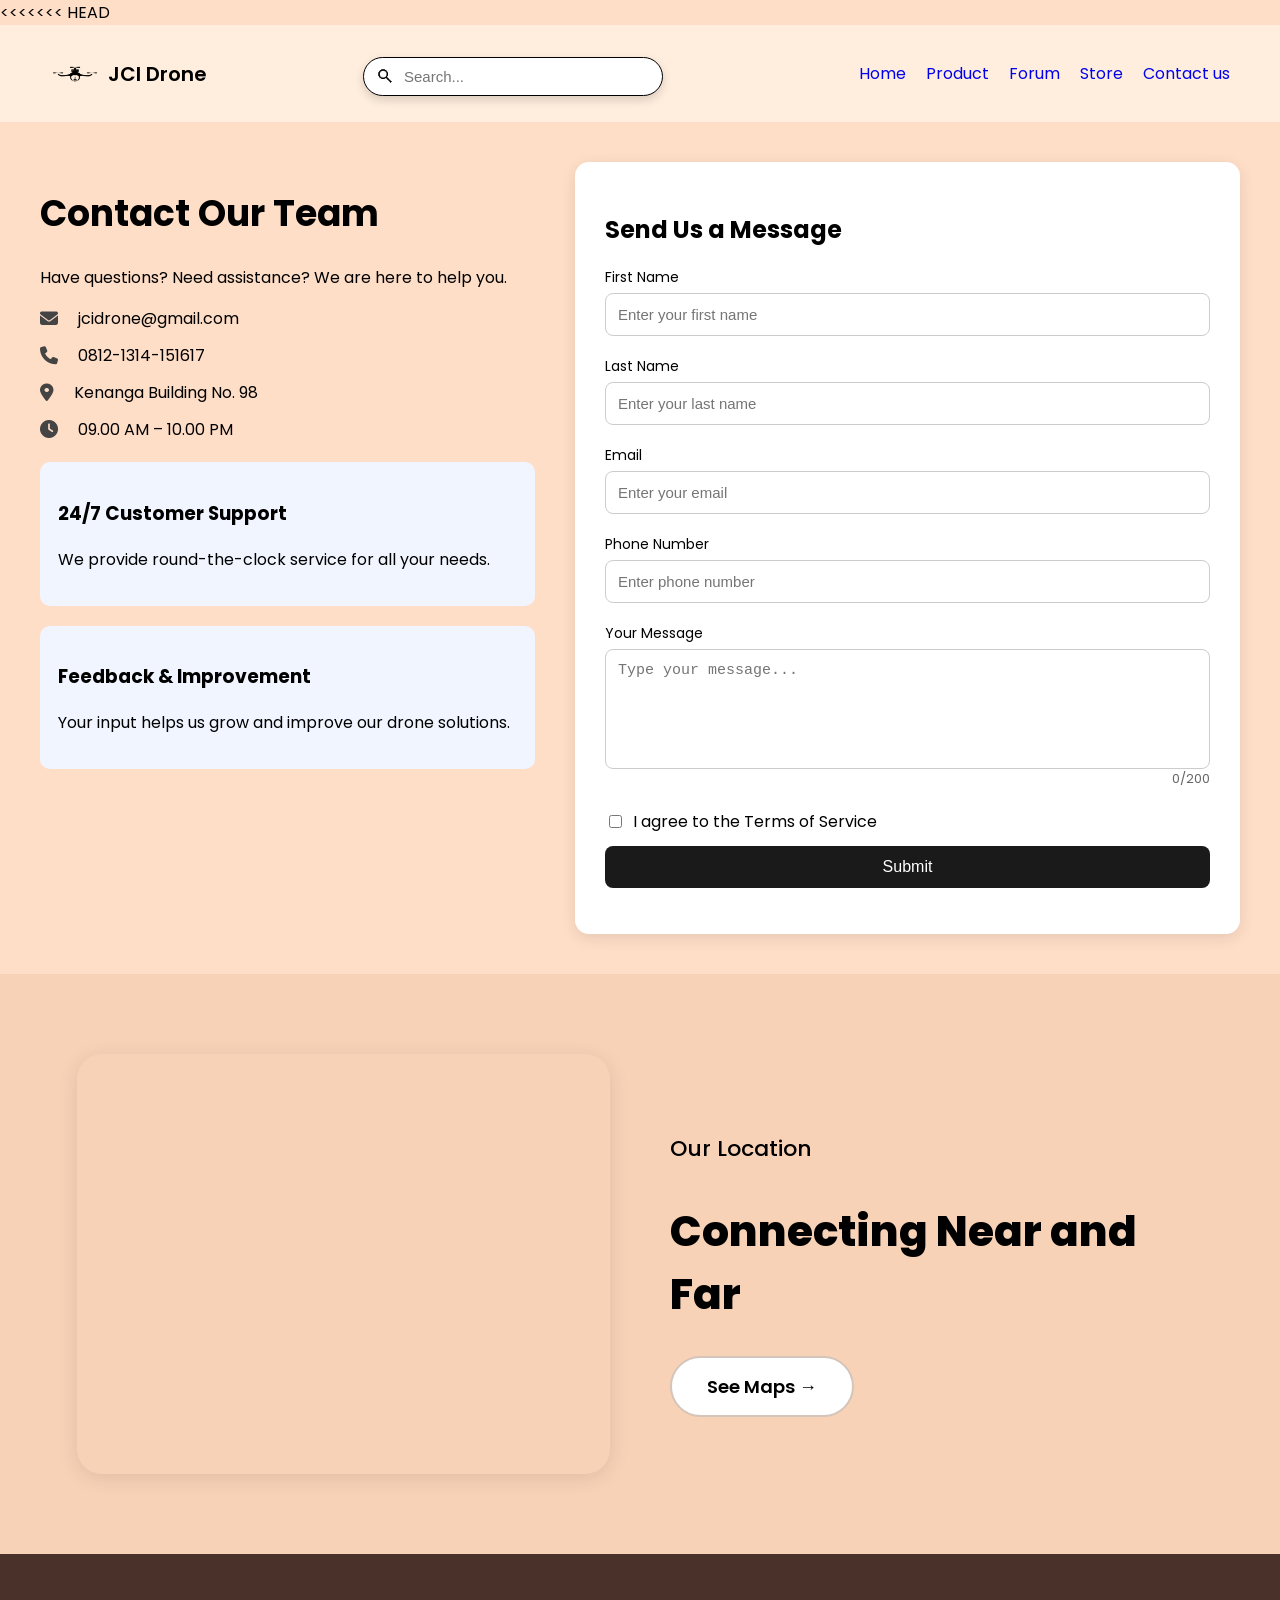
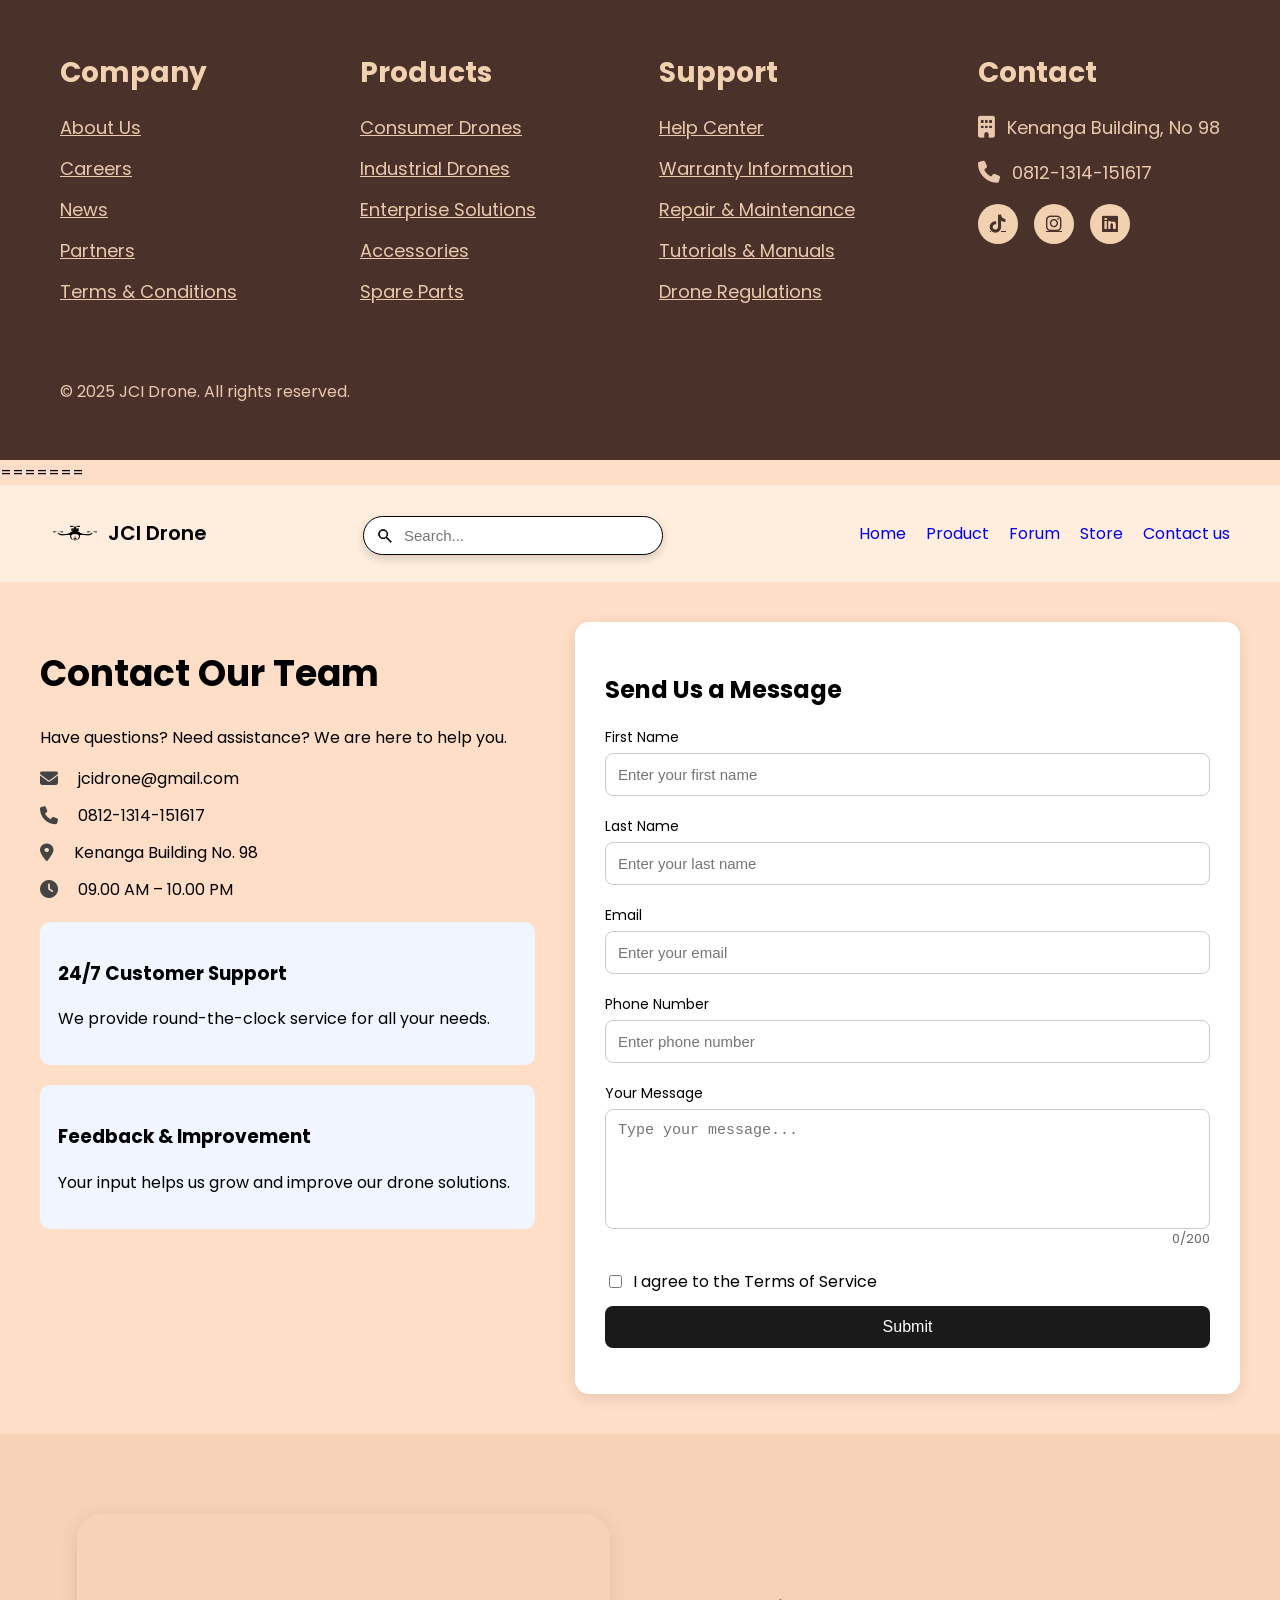
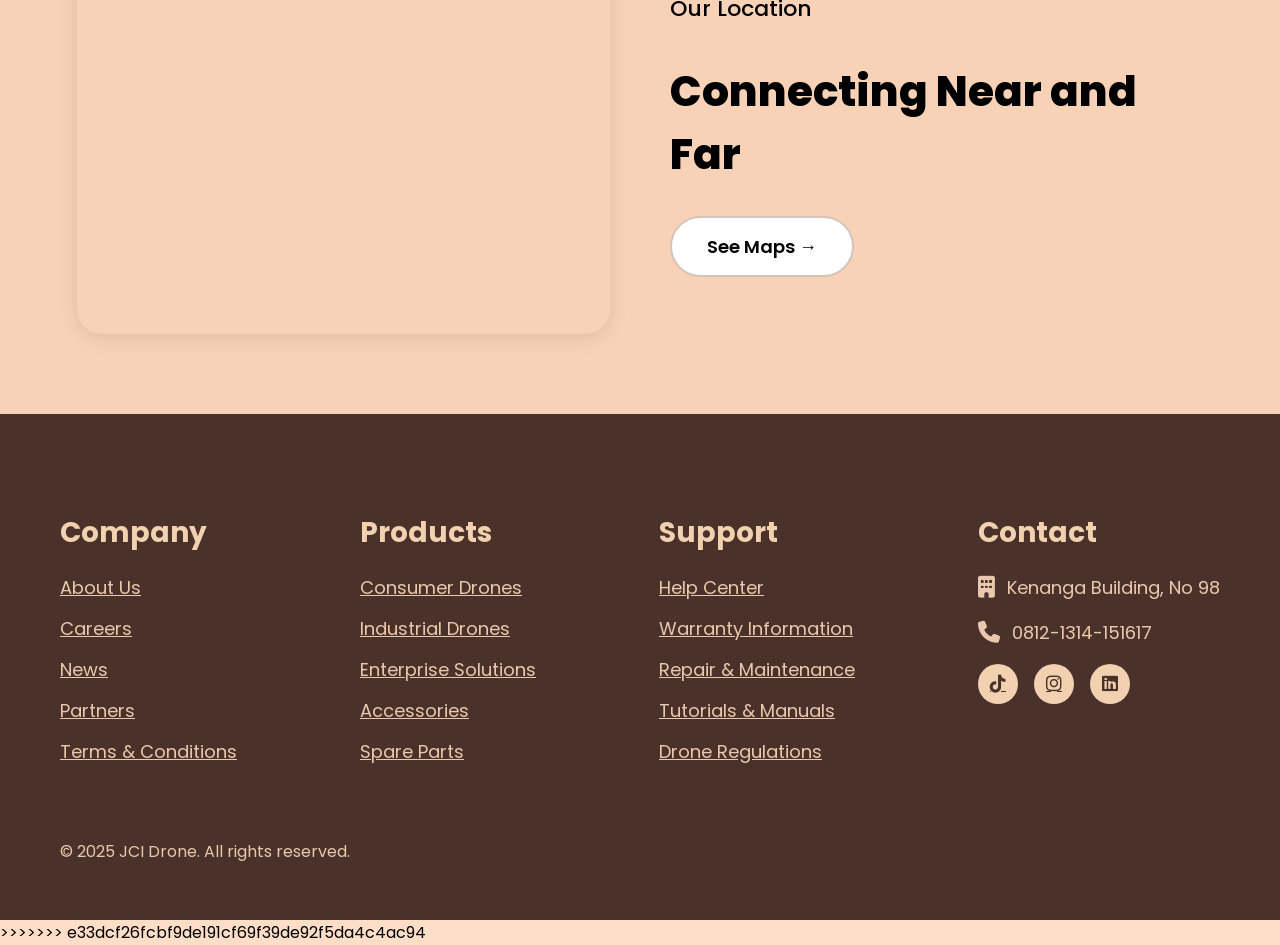
==== commit 70a71d73: "Memperbaiki path gambar" ====
--- a/contactus.html
+++ b/contactus.html
@@ -1,3 +1,4 @@
+<<<<<<< HEAD
 <!DOCTYPE html>
 <html lang="en">
 <head>
@@ -237,4 +238,245 @@
 
     <script src="main.js"></script>
 </body>
+=======
+<!DOCTYPE html>
+<html lang="en">
+<head>
+    <meta charset="UTF-8">
+    <meta name="viewport" content="width=device-width, initial-scale=1.0">
+    <title>Contact Us - JCI</title>
+
+    <link rel="stylesheet" href="style.css">
+    <link rel="stylesheet" href="https://cdnjs.cloudflare.com/ajax/libs/font-awesome/6.5.0/css/all.min.css">
+    <link rel="preconnect" href="https://fonts.googleapis.com">
+    <link rel="preconnect" href="https://fonts.gstatic.com" crossorigin>
+    <link href="https://fonts.googleapis.com/css2?family=Poppins:ital,wght@0,100;0,200;0,300;0,400;0,500;0,600;0,700;0,800;0,900;1,100;1,200;1,300;1,400;1,500;1,600;1,700;1,800;1,900&display=swap" rel="stylesheet">
+
+</head>
+<body>
+    <nav class="navbar">
+        <a href="index.html" class="logo">
+            <img src="Asset/logodronewbg.png" alt="logo" width="50">
+            JCI Drone
+        </a>
+
+        <input type="text" placeholder="Search..." class="search-bar">
+
+        <ul class="navbar-nav" id="navbar">
+            <li><a href="index.html" class="nav"> Home </a></li>
+            <li><a href="product.html" class="nav"> Product </a></li>
+            <li><a href="forum.html" class="nav"> Forum </a></li>
+            <li><a href="store.html" class="nav"> Store </a></li>
+            <li><a href="contactus.html" class="nav"> Contact us </a></li>
+        </ul>
+
+        <div class="toggle-menu" id="toggle-menu">
+            <span></span>
+            <span></span>
+            <span></span>
+        </div>
+    </nav>
+
+    <!-- <div class="contact-container">
+        <div class="contact-left">
+            <h1>Contact Us</h1>
+            <p>Email, call or complete the form to learn how JCI Drone can solve your problem</p>
+
+            <div class="info-item">
+                <div class="info-item"><i class="fa-solid fa-envelope"></i> jcidrone@gmail.com</div>
+                <div class="info-item"><i class="fa-solid fa-phone"></i> 0812-1314-151617</div>
+                <div class="info-item"><i class="fa-solid fa-location-dot"></i> Kenanga Building No 98</div>
+                <div class="info-item"><i class="fa-solid fa-clock"></i> 09.00 AM – 10.00 PM</div>
+            </div>
+
+            <h2 class="sub-title">Customer Support</h2>
+            <p class="sub-desc">
+                Our support team is available around the clock to address any concerns or queries you may have.
+            </p>
+
+            <h2 class="sub-title">Feedback</h2>
+            <p class="sub-desc">
+                We value your feedback and are continuously working to improve JCI Drone.
+            </p>
+        </div>
+
+        <div class="contact-right">
+            <h2>Get In Touch</h2>
+            <p>You can reach us anytime</p>
+
+            <form id="contactForm">
+                <div class="row">
+                    <input type="text" id="fname" placeholder="First Name">
+                    <input type="text" id="lname" placeholder="Last Name">
+                </div>
+
+                <input type="email" id="email" placeholder="Your Email">
+                <input type="text" id="phone" placeholder="Phone Number">
+
+                <select id="reason">
+                    <option value="">Select Reason</option>
+                    <option value="support">Customer Support</option>
+                    <option value="complaint">Complaint</option>
+                    <option value="feedback">Feedback</option>
+                </select>
+
+                <textarea id="message" placeholder="How can we help?" maxlength="200"></textarea>
+
+                <div class="tos">
+                    <input type="checkbox" id="agree">
+                    <label for="agree">I agree to the Terms of Service</label>
+                </div>
+
+                <button type="submit" class="submit-btn">Submit</button>
+            </form>
+
+            <p class="tos-info">By contacting us, you agree to our Terms of Service and Privacy Policy</p>
+        </div>
+    </div> -->
+    <div class="contact-wrapper">
+        <div class="contact-info">
+            <h1>Contact Our Team</h1>
+            <p>Have questions? Need assistance? We are here to help you.</p>
+
+            <div class="info-item"><i class="fa-solid fa-envelope"></i> jcidrone@gmail.com</div>
+            <div class="info-item"><i class="fa-solid fa-phone"></i> 0812-1314-151617</div>
+            <div class="info-item"><i class="fa-solid fa-location-dot"></i> Kenanga Building No. 98</div>
+            <div class="info-item"><i class="fa-solid fa-clock"></i> 09.00 AM – 10.00 PM</div>
+
+            <div class="highlight-box">
+                <h3>24/7 Customer Support</h3>
+                <p>We provide round-the-clock service for all your needs.</p>
+            </div>
+
+            <div class="highlight-box">
+                <h3>Feedback & Improvement</h3>
+                <p>Your input helps us grow and improve our drone solutions.</p>
+            </div>
+        </div>
+
+        <div class="contact-card">
+            <h2>Send Us a Message</h2>
+            <form id="contactForm2">
+                <div class="input-group">
+                    <label>First Name</label>
+                    <input type="text" id="firstName2" placeholder="Enter your first name">
+                    <span class="warning"></span>
+                </div>
+
+                <div class="input-group">
+                    <label>Last Name</label>
+                    <input type="text" id="lastName2" placeholder="Enter your last name">
+                    <span class="warning"></span>
+                </div>
+
+                <div class="input-group">
+                    <label>Email</label>
+                    <input type="text" id="email2" placeholder="Enter your email">
+                    <span class="warning"></span>
+                </div>
+
+                <div class="input-group">
+                    <label>Phone Number</label>
+                    <input type="text" id="phone2" placeholder="Enter phone number" inputmode="numeric">
+                    <span class="warning"></span>
+                </div>
+
+                <div class="input-group">
+                    <label>Your Message</label>
+                    <textarea id="message2" placeholder="Type your message..." maxlength="200"></textarea>
+                    <div class="char-count"><span id="count2">0</span>/200</div>
+                    <span class="warning"></span>
+                </div>
+
+                <label class="checkbox">
+                    <input type="checkbox" id="agree2">
+                    I agree to the Terms of Service
+                    <span class="warning"></span>
+                </label>
+
+                <button class="btn-send" type="submit">Submit</button>
+                <p id="resultMsg2" class="result"></p>
+            </form>
+        </div>
+    </div>
+
+    <section class="location-section">
+        <div class="location-container">
+
+            <div class="map-box">
+                <iframe 
+                    src="https://www.google.com/maps/embed?pb=!1m18!1m12!1m3!1d3966.1229512727704!2d106.76147137499173!3d-6.246188593741973!2m3!1f0!2f0!3f0!3m2!1i1024!2i768!4f13.1!3m3!1m2!1s0x2e69f069be5a5a2b%3A0x746e6a3a2a6c0a7a!2sMeruya%20Selatan!5e0!3m2!1sen!2sid!4v1700000000000"
+                    allowfullscreen=""
+                    loading="lazy">
+                </iframe>
+            </div>
+
+            <div class="location-text">
+                <h3>Our Location</h3>
+                <h1>Connecting Near and Far</h1>
+
+                <a href="https://maps.google.com" target="_blank" class="see-map-btn">
+                    See Maps →
+                </a>
+            </div>
+
+        </div>
+    </section> 
+
+    <footer class="footer">
+        <div class="footer-container">
+            <div class="footer-column">
+                <h3>Company</h3>
+                <a href="#">About Us</a>
+                <a href="#">Careers</a>
+                <a href="#">News</a>
+                <a href="#">Partners</a>
+                <a href="#">Terms & Conditions</a>
+            </div>
+
+            <div class="footer-column">
+                <h3>Products</h3>
+                <a href="#">Consumer Drones</a>
+                <a href="#">Industrial Drones</a>
+                <a href="#">Enterprise Solutions</a>
+                <a href="#">Accessories</a>
+                <a href="#">Spare Parts</a>
+            </div>
+
+            <div class="footer-column">
+                <h3>Support</h3>
+                <a href="#">Help Center</a>
+                <a href="#">Warranty Information</a>
+                <a href="#">Repair & Maintenance</a>
+                <a href="#">Tutorials & Manuals</a>
+                <a href="#">Drone Regulations</a>
+            </div>
+
+            <div class="footer-column contact">
+                <h3>Contact</h3>
+
+                <div class="contact-item">
+                    <i class="fas fa-building"></i>
+                    <span>Kenanga Building, No 98</span>
+                </div>
+
+                <div class="contact-item">
+                    <i class="fas fa-phone"></i>
+                    <span>0812-1314-151617</span>
+                </div>
+
+                <div class="social-icons">
+                    <a href="#"><i class="fab fa-tiktok"></i></a>
+                    <a href="#"><i class="fab fa-instagram"></i></a>
+                    <a href="#"><i class="fab fa-linkedin"></i></a>
+                </div>
+            </div>
+        </div>
+        
+        <p class="copyright">© 2025 JCI Drone. All rights reserved.</p>
+    </footer>
+
+    <script src="main.js"></script>
+</body>
+>>>>>>> e33dcf26fcbf9de191cf69f39de92f5da4c4ac94
 </html>
--- a/style.css
+++ b/style.css
@@ -1,3 +1,4 @@
+<<<<<<< HEAD
 *{
     margin: 0;
     padding: 0;
@@ -1986,3 +1987,1993 @@
     font-size: 14px;
   }
 }
+=======
+*{
+    margin: 0;
+    padding: 0;
+    box-sizing: border-box;
+}
+
+.navbar{
+    background-color: #ffeede;
+    display: flex;
+    justify-content: space-between;
+    align-items: center;
+    gap: 50px;
+    padding: 20px 50px;
+    position: relative;
+    z-index: 9999;
+}
+
+a {
+    text-decoration: none;
+}
+
+.logo {
+    display: flex;
+    align-items: center;
+    gap: 8px;
+    font-family: "Poppins", sans-serif;
+    font-size: 20px;
+    font-weight: 600;
+    color: black;
+}
+
+.search-bar {
+    padding: 10px 15px 10px 40px;
+    width: 300px;
+    border-radius: 30px;
+    border: 1px solid #000;
+    outline: none;
+    background: url('Asset/iconSearch.png') no-repeat 12px center;
+    background-color: white;
+    background-size: 18px;
+    box-shadow: 0 4px 10px rgba(0,0,0,0.15);
+    margin-top: 5px;
+}
+
+.navbar-nav {
+    list-style: none;
+    display: flex;
+    align-items: center;
+    gap: 20px;
+}
+
+.toggle-menu{
+    display: none;
+}
+
+.hero-section {
+    display: flex;
+    align-items: center;
+    justify-content: space-between;
+    padding: 5rem 9%;
+    min-height: 80vh;
+    position: relative;
+
+    background-image: url('Asset/background.jpg');
+    background-size: cover;
+    background-position: center;
+    position: relative;
+    z-index: 1;
+}
+
+.hero-section::after {
+    content: "";
+    position: absolute;
+    inset: 0;
+    background: rgba(255, 232, 212, 0.4);
+    backdrop-filter: blur(1px);
+    z-index: 1;
+}
+
+.hero-left{
+    width: 50%;
+    position: relative;
+    z-index: 2;
+}
+
+.circle-bg {
+    width: 410px;
+    height: 410px;
+    background: rgba(255,255,255,0.25);
+    border-radius: 50%;
+    position: absolute;
+    left: 50px;
+    top: 50%;
+    transform: translateY(-50%);
+}
+
+.hero-drone {
+  position: absolute;
+  left: -100px;
+  top: 55%;
+  transform: translateY(-50%);
+  width: 600px;
+  object-fit: contain;
+  z-index: 3;
+}
+
+.hero-right {
+  width: 50%;
+  z-index: 2;
+  padding-left: 2rem;
+  color: #222;
+}
+
+.hero-right h1 {
+  font-size: 3rem;
+  font-weight: 700;
+  margin-bottom: 1rem;
+}
+
+.hero-right p {
+  font-size: 1.2rem;
+  max-width: 450px;
+  margin-bottom: 2rem;
+}
+
+.btn-primary {
+    background: #d46565;
+    padding: 12px 25px;
+    border-radius: 12px;
+    color: white;
+    font-weight: 600;
+    margin-right: 15px;
+}
+
+.btn-secondary {
+    background: white;
+    border: 1px solid #483129;
+    padding: 12px 25px;
+    border-radius: 12px;
+    font-weight:600;
+}
+
+body {
+    margin: 0;
+    background: #ffdec7;
+    font-family: "Poppins", sans-serif;
+    align-items: center;
+}
+
+.card-container{
+  display: grid;
+  grid-template-columns: repeat(4, 1fr); 
+  gap: 25px;
+  max-width: 1200px;
+  margin: 40px auto 80px auto;
+  padding: 0 20px;
+
+}
+
+.card {
+  background-color: #d46565;
+  border-radius: 12px;
+  padding: 20px;
+  box-shadow: 0px 4px 10px rgba(0,0,0,0.1);
+  color: white;
+}
+
+.card-content{
+  padding: 10px;
+}
+
+.card-content h3{
+  font-size: 28px;
+  margin-bottom: 8px;
+}
+
+.card-content p {
+  color: white;
+  font-size: 15px;
+  line-height: 1.3;
+}
+
+.header-brand{
+  width: 100%;
+  display: flex;
+  justify-content: center;
+  align-items: center;     
+  text-align: center;
+  font-family: "Poppins", sans-serif;
+}
+
+.logo-scroll {
+  overflow: hidden;
+  width: 100%;
+  background: #FFEAE0;
+  padding: 20px 0;
+}
+
+.scroll-track {
+  display: flex;
+  gap: 80px;
+  animation: scroll 15s linear infinite;
+}
+
+.scroll-track img {
+  width: 120px;
+  height: auto;
+  opacity: .9;
+  transition: .2s;
+}
+
+.scroll-track img:hover {
+  transform: scale(1.1);
+  opacity: 1;
+}
+
+@keyframes scroll {
+  0% { transform: translateX(0); }
+  100% { transform: translateX(-50%); }
+}
+
+
+.image-slider {
+  width: 100%;
+  height: 400px;
+  position: relative;
+}
+
+.image-slider img {
+  width: 100%;
+  height: 100%;
+  object-fit: cover;
+  transition: .3s;
+}
+
+.image-slider button {
+  position: absolute;
+  top: 50%;
+  transform: translateY(-50%);
+  padding: 12px 16px;
+  background: rgba(0,0,0,.3);
+  border: none;
+  color: white;
+  font-size: 25px;
+  cursor: pointer;
+  border-radius: 8px;
+}
+
+.prev {
+    left: 20px;
+}
+
+.next{
+    right: 20px;
+}
+
+.left-content {
+    max-width: 420px;
+    flex: 1;
+}
+
+.left-content h2 {
+    font-size: 42px;
+    line-height: 1.2;
+    color: #000;
+}
+
+.left-content h2 span {
+    color: #9c6aa0;
+    font-weight: 600;
+}
+
+.subtitle {
+    margin-top: 25px;
+    font-size: 20px;
+    color: #444;
+}
+
+.explore-btn {
+    display: inline-block;
+    margin-top: 30px;
+    background: #e38f8c;
+    padding: 16px 40px;
+    border-radius: 20px;
+    color: white;
+    font-size: 20px;
+    text-decoration: none;
+    transition: 0.3s;
+}
+
+.explore-btn:hover {
+    background: #d27674;
+}
+
+.product-slider {
+    display: flex;
+    overflow-x: auto;
+    gap: 50px;
+    scroll-snap-type: x mandatory;
+    padding-bottom: 20px;
+    width: 60%;
+    flex: 1;
+}
+
+.product-slider::-webkit-scrollbar {
+    display: none;
+}
+
+/* ====== PRODUCT ITEM ====== */
+.product-item {
+    text-align: center;
+    scroll-snap-align: center;
+    min-width: 350px;
+}
+
+.product-circle {
+    background: #f8e9df;
+    width: 350px;
+    height: 350px;
+    border-radius: 50%;
+    display: flex;
+    justify-content: center;
+    align-items: center;
+    overflow: hidden;
+    transition: 0.3s ease;
+}
+
+.product-circle img {
+    width: 75%;
+    transition: 0.4s ease;
+}
+
+.product-circle:hover {
+    transform: scale(1.05);
+    box-shadow: 0 10px 25px rgba(0,0,0,0.15);
+}
+
+.product-circle:hover img {
+    transform: scale(1.15);
+}
+
+.product-item h3 {
+    margin-top: 20px;
+    font-size: 28px;
+    font-weight: 600;
+}
+
+.price {
+    font-size: 22px;
+    color: #333;
+}
+
+.plus-btn {
+    font-size: 48px;
+    margin-top: 10px;
+    cursor: pointer;
+    transition: 0.3s;
+}
+
+.plus-btn:hover {
+    transform: scale(1.2);
+}
+
+.aerial-section {
+    display: flex;
+    justify-content: space-between;
+    align-items: center;
+    gap: 50px;
+    padding: 80px 9%;
+}
+
+.know-section {
+    background: #f7d8c7;
+    padding: 70px 80px;
+}
+
+.know-title {
+    text-align: center;
+    font-size: 36px;
+    font-weight: 700;
+    margin-bottom: 50px;
+}
+
+.know-content {
+    display: flex;
+    align-items: center;
+    gap: 50px;
+}
+
+.know-left {
+    text-align: center;
+    width: 35%;
+}
+
+.know-icon {
+    width: 260px;
+    max-width: 100%;
+    filter: brightness(0);
+}
+
+.know-left h3 {
+    font-size: 28px;
+    margin-top: 15px;
+    font-weight: 700;
+}
+
+.know-right {
+    width: 65%;
+}
+
+.know-right p {
+    font-size: 24px;
+    line-height: 1.55;
+    color: #333;
+}
+
+.expertise-section {
+    background: #f7d8c7;
+    padding: 60px 40px;
+}
+
+.expertise-title {
+    text-align: center;
+    font-size: 36px;
+    font-weight: 700;
+    margin-bottom: 40px;
+}
+
+.expertise-slider {
+    display: flex;
+    overflow-x: auto;
+    gap: 30px;
+    scroll-snap-type: x mandatory;
+    padding-bottom: 20px;
+}
+
+.expertise-slider::-webkit-scrollbar {
+    display: none;
+}
+
+.expertise-item {
+    min-width: 280px;
+    height: 350px;
+    scroll-snap-align: center;
+    border-radius: 10px;
+    overflow: hidden;
+    cursor: pointer;
+    transition: 0.3s ease;
+}
+
+.expertise-item img {
+    width: 100%;
+    height: 100%;
+    object-fit: cover;
+    transition: 0.3s;
+}
+
+.expertise-item:hover img {
+    transform: scale(1.08);
+}
+
+.modal {
+    position: fixed;
+    top: 0;
+    left: 0;
+    width: 100%;
+    height: 100%;
+    display: none;
+    justify-content: center;
+    align-items: center;
+    background: rgba(0,0,0,0.6);
+    backdrop-filter: blur(3px);
+    z-index: 999;
+}
+
+.modal-content {
+    width: 80%;
+    max-width: 500px;
+    background: white;
+    padding: 25px;
+    border-radius: 14px;
+    text-align: center;
+    animation: popIn 0.3s ease;
+}
+
+@keyframes popIn {
+    from { transform: scale(0.7); opacity: 0; }
+    to { transform: scale(1); opacity: 1; }
+}
+
+.close {
+    font-size: 32px;
+    float: right;
+    cursor: pointer;
+    margin-top: -10px;
+}
+
+.join-community {
+    background: #87567A;
+    padding: 80px 60px;
+}
+
+.join-wrapper {
+    display: flex;
+    align-items: center;
+    justify-content: space-between;
+    gap: 40px;
+    max-width: 1300px;
+    margin: auto;
+    flex-direction: row-reverse;
+}
+
+.join-left img {
+    width: 100%;
+    max-width: 520px;
+    object-fit: cover;
+}
+
+.join-right {
+    color: white;
+    max-width: 550px;
+}
+
+.join-right h2 {
+    font-size: 46px;
+    font-weight: 700;
+    margin-bottom: 20px;
+}
+
+.join-right p {
+    font-size: 20px;
+    line-height: 1.6;
+    margin-bottom: 35px;
+}
+
+.join-btn {
+    display: inline-block;
+    background: #F3A9A1;
+    color: #4a2f3f;
+    padding: 16px 40px;
+    border-radius: 30px;
+    font-size: 20px;
+    font-weight: 600;
+    text-decoration: none;
+    transition: 0.3s ease;
+}
+
+.join-btn:hover {
+    background: #f8b8b0;
+}
+
+.footer {
+    background: #4A322A;
+    padding: 70px 60px 40px;
+    color: #E9C8AE;
+    font-family: 'Poppins', sans-serif;
+}
+
+.footer-container {
+    display: flex;
+    justify-content: space-between;
+    flex-wrap: wrap;
+    max-width: 1300px;
+    margin: auto;
+    gap: 60px;
+}
+
+.footer-column h3 {
+    font-size: 28px;
+    font-weight: 700;
+    margin-bottom: 20px;
+    color: #F2D1B0;
+}
+
+.footer-column a {
+    display: block;
+    margin-bottom: 14px;
+    color: #E9C8AE;
+    text-decoration: underline;
+    font-size: 18px;
+    transition: 0.25s ease;
+}
+
+.footer-column a:hover {
+    color: #ffffff;
+}
+
+.contact-item {
+    display: flex;
+    align-items: center;
+    gap: 12px;
+    margin-bottom: 18px;
+    font-size: 18px;
+}
+
+.contact-item i {
+    font-size: 22px;
+}
+
+.social-icons {
+    display: flex;
+    gap: 16px;
+    margin-top: 10px;
+}
+
+.social-icons a {
+    width: 40px;
+    height: 40px;
+    background: #F2D1B0;
+    color: #4A322A;
+    display: flex;
+    justify-content: center;
+    align-items: center;
+    border-radius: 50%;
+    font-size: 18px;
+    transition: 0.3s ease;
+}
+
+.social-icons a:hover {
+    transform: scale(1.1);
+    background: #fff2e6;
+}
+
+.footer .copyright {
+    text-align: left;
+    margin-top: 60px;
+    font-size: 16px;
+    color: #E9C8AE;
+}
+
+.info-item i {
+    margin-right: 10px;
+    color: #444;
+    font-size: 18px;
+}
+
+/* .contact-container {
+    display: flex;
+    min-height: 100vh;
+}
+
+.contact-left {
+    width: 50%;
+    padding: 70px 60px;
+}
+
+.contact-left h1 {
+    font-size: 55px;
+    margin: 0;
+}
+
+.contact-left p {
+    font-size: 20px;
+    margin-top: 15px;
+}
+
+.info-item {
+    margin-top: 18px;
+    font-size: 18px;
+}
+
+.sub-title {
+    margin-top: 40px;
+    font-size: 28px;
+}
+
+.sub-desc {
+    font-size: 18px;
+    margin-top: 8px;
+}
+
+.contact-right {
+    width: 50%;
+    background: #7B4F73;
+    color: white;
+    padding: 60px;
+    border-radius: 30px 0 0 30px;
+}
+
+.contact-right h2 {
+    font-size: 45px;
+    margin: 0;
+}
+
+.contact-right p {
+    margin-top: 10px;
+    font-size: 20px;
+    opacity: 0.9;
+}
+
+form {
+    margin-top: 35px;
+}
+
+.row {
+    display: flex;
+    gap: 15px;
+}
+
+input, select, textarea {
+    width: 100%;
+    padding: 14px;
+    border-radius: 12px;
+    border: none;
+    margin-top: 18px;
+    font-size: 16px;
+    font-family: inherit;
+}
+
+textarea {
+    height: 140px;
+    resize: none;
+}
+
+.tos {
+    display: flex;
+    align-items: center;
+    margin-top: 15px;
+}
+
+.submit-btn {
+    width: 100%;
+    margin-top: 22px;
+    padding: 16px;
+    background: #F3B8A4;
+    color: #000;
+    font-weight: bold;
+    border-radius: 14px;
+    border: none;
+    cursor: pointer;
+    font-size: 17px;
+}
+
+.submit-btn:hover {
+    opacity: 0.9;
+}
+
+.tos-info {
+    margin-top: 15px;
+    font-size: 14px;
+    opacity: 0.8;
+} */
+
+/* .contact-container {
+    display: flex;
+    justify-content: space-between;
+    gap: 40px;
+}
+
+/* LEFT SIDE */
+/* .left-side {
+    width: 45%;
+} */
+
+/* .left-side h1 {
+    font-size: 50px;
+    font-weight: 700;
+}
+
+.left-side p {
+    margin: 10px 0 20px;
+    font-size: 16px;
+}
+
+.info {
+    margin-bottom: 12px;
+    font-size: 16px;
+    display: flex;
+    align-items: center;
+    gap: 10px;
+}
+
+.info i {
+    font-size: 18px;
+}
+
+.sub-info {
+    margin-top: 40px;
+    display: flex;
+    justify-content: space-between;
+}
+
+.sub-info div {
+    width: 45%;
+}
+
+.sub-info h3 {
+    font-size: 20px;
+    margin-bottom: 8px;
+}
+
+/* FORM BOX */
+/* .form-box {
+    width: 45%;
+    background: #744b75;
+    padding: 40px;
+    border-radius: 25px;
+    color: white;
+} */
+
+/* .form-box h2 {
+    font-size: 35px;
+}
+
+.row {
+    display: flex;
+    gap: 15px;
+    margin-top: 20px;
+}
+
+.row.single {
+    flex-direction: column;
+}
+
+input, textarea {
+    width: 100%;
+    padding: 15px;
+    border-radius: 30px;
+    border: none;
+    font-size: 15px;
+} */
+
+/* textarea {
+    border-radius: 20px;
+    height: 120px;
+    margin-top: 20px;
+}
+
+.char-count {
+    text-align: right;
+    margin-top: 5px;
+    font-size: 13px;
+} */
+
+/* .check {
+    display: flex;
+    align-items: center;
+    gap: 10px;
+    margin: 20px 0;
+} */
+
+/* .submit-btn {
+    width: 100%;
+    padding: 15px;
+    border-radius: 30px;
+    border: none;
+    background: #f4b7a1;
+    font-size: 18px;
+    cursor: pointer;
+    margin-top: 10px;
+} */
+
+/* .result {
+    margin-top: 15px;
+    font-weight: 600;
+    text-align: center;
+    display: block; 
+    min-height: 20px; 
+}  */
+
+.contact-wrapper {
+    display: flex;
+    gap: 40px;
+    max-width: 1200px;
+    padding: 40px;
+    margin: auto;
+}
+
+.contact-info {
+    width: 45%;
+}
+
+.contact-info h1 {
+    font-size: 36px;
+    font-weight: 700;
+}
+
+.info-item {
+    margin: 12px 0;
+    font-size: 16px;
+    display: flex;
+    align-items: center;
+    gap: 10px;
+}
+
+.highlight-box {
+    background: #f0f5ff;
+    padding: 18px;
+    border-radius: 10px;
+    margin-top: 20px;
+}
+
+.contact-card {
+    width: 55%;
+    padding: 30px;
+    background: white;
+    border-radius: 14px;
+    box-shadow: 0 4px 15px rgba(0,0,0,0.1);
+}
+
+.input-group {
+    margin-bottom: 15px;
+    display: flex;
+    flex-direction: column;
+}
+
+.input-group label {
+    font-size: 14px;
+    margin-bottom: 5px;
+}
+
+input, textarea {
+    padding: 12px;
+    border-radius: 8px;
+    border: 1px solid #ccc;
+    font-size: 15px;
+}
+
+textarea {
+    height: 120px;
+    resize: none;
+}
+
+.char-count {
+    text-align: right;
+    font-size: 13px;
+    color: #666;
+}
+
+.checkbox {
+    display: flex;
+    align-items: center;
+    gap: 8px;
+    margin: 12px 0;
+}
+
+.btn-send {
+    width: 100%;
+    padding: 12px;
+    background: #1a1a1a;
+    color: white;
+    font-size: 16px;
+    border-radius: 8px;
+    border: none;
+    cursor: pointer;
+}
+
+.result {
+    margin-top: 12px;
+    font-weight: 600;
+}
+
+.warning {
+  color: red;
+  font-size: 12px;
+  margin-top: 5px;
+  display: block;
+}
+
+
+.location-section {
+    background: #f8d2b7;
+    padding: 80px 6%;
+}
+
+.location-container {
+    display: flex;
+    align-items: center;
+    justify-content: space-between;
+    gap: 60px;
+    flex-wrap: wrap;
+}
+
+.map-box {
+    flex: 1;
+    min-width: 330px;
+}
+
+.map-box iframe {
+    width: 100%;
+    height: 420px;
+    border: 0;
+    border-radius: 25px;
+    box-shadow: 0px 4px 20px rgba(0,0,0,0.1);
+}
+
+.location-text {
+    flex: 1;
+    min-width: 300px;
+}
+
+.location-text h3 {
+    font-size: 22px;
+    font-weight: 500;
+    margin-bottom: 10px;
+}
+
+.location-text h1 {
+    font-size: 42px;
+    font-weight: 800;
+    margin-bottom: 30px;
+}
+
+.see-map-btn {
+    display: inline-block;
+    background: white;
+    padding: 15px 35px;
+    border-radius: 50px;
+    color: black;
+    font-size: 18px;
+    font-weight: 600;
+    border: 2px solid #d4c4b9;
+    transition: 0.25s ease;
+}
+
+.see-map-btn:hover {
+    transform: translateY(-3px);
+    box-shadow: 0px 6px 15px rgba(0,0,0,0.15);
+}
+
+.download-section {
+  display: flex;
+  justify-content: space-between;
+  align-items: center;
+  padding: 30px;
+  gap: 15px;
+}
+
+.left-column h2 {
+  font-size: 20px;
+}
+
+.left-column p {
+  font-size: 14px;
+  color: #555;
+}
+
+.store-buttons {
+    display: flex;
+    gap: 15px;
+    flex-wrap: wrap;
+}
+
+.store-buttons img {
+  width: 120px;
+  cursor: pointer;
+  transition: 0.2s;
+}
+
+.store-buttons img:hover {
+  transform: scale(1.03);
+}
+
+.mockup {
+  width: 60%;        
+  max-width: 220px;  
+}
+
+.e-commerce {
+    display: flex;
+    align-items: center;
+    padding: 25px;
+}
+
+.left-column h1 {
+    font-size: 26px;
+}
+
+.left-column p {
+    font-size: 14px;
+    color: #555;
+}
+
+.store-buttons {
+    margin-top: 20px;
+    display: flex;
+    gap: 25px;
+    flex-wrap: wrap; 
+}
+
+.store-box {
+    width: 180px;
+    height: 100px;         
+    border-radius: 12px;
+    overflow: hidden;      
+    cursor: pointer;
+    box-shadow: 0 3px 10px rgba(0,0,0,0.1);
+    transition: 0.2s;
+}
+
+.store-box img {
+    width: 100%;
+    height: 100%;
+    object-fit: cover;    
+}
+
+.store-box span {
+    font-size: 14px;
+    font-weight: 600;
+    color: #333;
+}
+
+.product-hero {
+    position: relative;
+    height: 100vh;
+    overflow: hidden;
+}
+
+.hero-bg {
+    background: url("bg.jpg") center/cover no-repeat;
+    width: 100%;
+    height: 100%;
+    filter: brightness(80%);
+    position: absolute;
+}
+
+.drone-slider {
+    position: absolute;
+    width: 70%;
+    height: 70%;
+    top: 50%;
+    left: 50%;
+    transform: translate(-50%, -50%);
+    border-radius: 50%;
+    background: rgba(255, 255, 255, 0.22);
+    backdrop-filter: blur(5px);
+    display: flex;
+    justify-
+
+.drone {
+    position: absolute;
+    width: 330px;
+    opacity: 0;
+    animation: slideCycle 0.9s infinite ease-in-out;
+}
+
+.d1 { animation-delay: 0s; }
+.d2 { animation-delay: 0.3s; }
+.d3 { animation-delay: 0.6s; }
+
+@keyframes slideCycle {
+    0% {
+        transform: translateX(-250px) scale(0.3);
+        opacity: 0;
+    }
+    20% {
+        opacity: 1;
+        transform: translateX(-100px) scale(0.6);
+    }
+    50% {
+        opacity: 1;
+        transform: translateX(0) scale(1);
+    }
+    80% {
+        opacity: 1;
+        transform: translateX(120px) scale(0.6);
+    }
+    100% {
+        opacity: 0;
+        transform: translateX(250px) scale(0.3);
+    }
+}
+content: center;
+    align-items: center;
+}
+
+
+.product-hero {
+  position: relative;
+  padding: 80px 0;
+  overflow: hidden;
+  background: #8b597b;
+  color: #fff;
+  font-family: "Inter", sans-serif;
+}
+
+.hero-inner {
+  max-width: 1300px;
+  margin: 0 auto;
+  padding: 0 40px;
+  display: flex;
+  align-items: center;
+  justify-content: space-between;
+  gap: 60px;
+}
+
+.hero-media {
+  flex: 1;
+  position: relative;
+}
+
+.media-stage {
+  position: relative;
+}
+
+.media-item.main {
+  width: 100%;
+  max-width: 580px;
+  display: block;
+  filter: drop-shadow(0 20px 40px rgba(0,0,0,0.6));
+  animation: float 5s ease-in-out infinite;
+}
+
+.media-item.accent {
+  position: absolute;
+  width: 180px;
+  opacity: 0.3;
+  filter: blur(2px);
+  animation: accentFloat 6s ease-in-out infinite;
+}
+
+.media-item.accent.a1 { top: -40px; right: -40px; }
+.media-item.accent.a2 { bottom: -40px; left: -40px; }
+
+@keyframes float {
+  0%,100% { transform: translateY(0); }
+  50% { transform: translateY(-12px); }
+}
+
+@keyframes accentFloat {
+  0%,100% { transform: translateY(0) rotate(0deg); }
+  50% { transform: translateY(10px) rotate(3deg); }
+}
+
+.hero-content {
+  flex: 1;
+}
+
+.kicker {
+  font-size: 14px;
+  letter-spacing: 1.5px;
+  color: white;
+  text-transform: uppercase;
+  display: block;
+  margin-bottom: 8px;
+}
+
+.hero-title {
+  font-size: 48px;
+  font-weight: 700;
+  margin-bottom: 20px;
+  line-height: 1.1;
+}
+
+.hero-lead {
+  font-size: 18px;
+  color: #dfe3e6;
+  margin-bottom: 24px;
+  max-width: 420px;
+}
+
+
+.hero-features {
+  display: flex;
+  gap: 14px;
+  margin: 24px 0;
+  padding: 0;
+  list-style: none;
+}
+
+.hero-features li {
+  padding: 6px 12px;
+  background: rgba(255,255,255,0.08);
+  border-radius: 8px;
+  font-size: 14px;
+  backdrop-filter: blur(6px);
+}
+
+.hero-ctas {
+  margin: 30px 0 20px;
+  display: flex;
+  gap: 16px;
+}
+
+.btn {
+  padding: 12px 26px;
+  border-radius: 10px;
+  font-weight: 600;
+  text-decoration: none;
+  transition: 0.25s ease;
+  display: inline-block;
+}
+
+.btn-primary {
+  background: #efa3a0;
+  color: #000;
+}
+
+.btn-primary:hover {
+  background: #efa3a0;
+}
+
+.btn-outline {
+  border: 1px solid #efa3a0;
+  color: #efa3a0;
+}
+
+.btn-outline:hover {
+  background: rgba(77,208,255,0.15);
+}
+
+.hero-meta {
+  margin-top: 16px;
+  font-size: 15px;
+  opacity: 0.85;
+  display: flex;
+  gap: 18px;
+}
+
+.hero-meta .price {
+  font-weight: 700;
+}
+
+.hero-decor .shape {
+  position: absolute;
+  border-radius: 50%;
+  filter: blur(80px);
+}
+
+.shape-1 {
+  width: 300px;
+  height: 300px;
+  background: #4dd0ff30;
+  top: -140px;
+  left: -120px;
+}
+
+.shape-2 {
+  width: 260px;
+  height: 260px;
+  background: #4dd0ff20;
+  bottom: -100px;
+  right: -80px;
+}
+
+.product-section {
+    padding: 40px 80px;
+    text-align: center;
+}
+
+.product-section h1 {
+    font-size: 42px;
+    margin: 0;
+    font-weight: 700;
+}
+
+.product-section h1 span {
+    color: #a06dd4;
+}
+
+.subtitle {
+    margin-top: 10px;
+    color: #444;
+    font-size: 18px;
+}
+
+.category-buttons {
+    margin: 30px 0;
+    display: flex;
+    gap: 15px;
+    justify-content: center;
+    flex-wrap: wrap;
+    position: relative;
+    z-index: 20;
+}
+
+.cat-btn {
+    padding: 12px 28px;
+    font-size: 16px;
+    border: 2px solid #333;
+    background: white;
+    border-radius: 40px;
+    cursor: pointer;
+    transition: 0.3s;
+    position: relative;
+    z-index: 10;
+}
+
+.cat-btn.active {
+    background: #5c3d2e;
+    color: white;
+    border-color: #5c3d2e;
+}
+
+.cat-btn:hover {
+    transform: scale(1.05);
+}
+
+.product-grid {
+    margin-top: 30px;
+    display: grid;
+    grid-template-columns: repeat(auto-fit, minmax(310px, 1fr));
+    gap: 25px;
+}
+
+.product-card {
+    position: relative;
+    overflow: visible;
+    background: #f1b9a7;
+    padding: 25px;
+    border-radius: 20px;
+    display: flex;
+    flex-direction: column;
+    align-items: center;
+}
+
+.product-card img {
+    width: 70%;
+    margin: 20px 0;
+}
+
+.product-card .type {
+    color: #333;
+    margin: 0;
+}
+
+.product-actions {
+    position: absolute;
+    bottom: 15px;
+    left: 50%;
+    transform: translateX(-50%);
+    display: flex;
+    gap: 10px;
+    opacity: 0;
+    pointer-events: none;
+    transition: 0.3s ease;
+    z-index: 50; 
+}
+
+.product-card:hover .product-actions {
+    opacity: 1;
+    pointer-events: auto;
+}
+
+.product-card img {
+    position: relative;
+    z-index: 10;   
+}
+
+.detail-btn,
+.buy-btn {
+    padding: 8px 18px;
+    border-radius: 8px;
+    border: none;
+    cursor: pointer;
+}
+
+.detail-btn {
+    background: #333;
+    color: #fff;
+}
+
+.buy-btn {
+    background: #ff8800;
+    color: #fff;
+}
+
+.product-card .price {
+    font-weight: 700;
+    margin: 8px 0;
+}
+
+.actions {
+    margin-top: 15px;
+    display: flex;
+    gap: 15px;
+}
+
+.detail,
+.buy {
+    padding: 10px 25px;
+    border-radius: 35px;
+    border: none;
+    cursor: pointer;
+    font-size: 15px;
+}
+
+.detail {
+    background: white;
+    border: 2px solid #333;
+}
+
+.buy {
+    background: #5c3d2e;
+    color: white;
+}
+
+.forum
+ {
+    background: #F2B7A0;
+    padding: 70px 0;
+    text-align: center;
+}
+
+.forum-header h1 {
+    font-size: 60px;
+    margin: 0;
+    font-weight: 700;
+    text-align: center;
+    display: flex;
+    flex-direction: column;
+    align-items: center;
+    background-color: #efa3ae;
+}
+
+.forum-header p {
+    font-size: 20px;
+    margin-top: 10px;
+    text-align: center;
+}
+
+.favorite-discussion {
+    padding: 60px 40px;
+    background: #FCE0C7;
+}
+
+.favorite-discussion h2 {
+    text-align: center;
+    font-size: 32px;
+    margin-bottom: 35px;
+}
+
+.discussion-scroll {
+    display: flex;
+    gap: 25px;
+    overflow-x: auto;
+    padding-bottom: 20px;
+    scroll-snap-type: x mandatory;
+}
+
+.discussion-scroll::-webkit-scrollbar {
+    height: 7px;
+}
+.discussion-scroll::-webkit-scrollbar-thumb {
+    background: #cbb29f;
+    border-radius: 10px;
+}
+
+.discussion-card {
+    min-width: 430px;
+    background: #fff;
+    padding: 25px;
+    border-radius: 22px;
+    border: 2px solid #b89e8c;
+    scroll-snap-align: start;
+    position: relative;
+}
+
+.user-info {
+    display: flex;
+    align-items: center;
+    gap: 15px;
+}
+
+.user-info img {
+    width: 60px;
+    height: 60px;
+    border-radius: 50%;
+    object-fit: cover;
+    background: #ddd;
+}
+
+.user-info h4 {
+    margin: 0;
+    font-size: 18px;
+    font-weight: 600;
+}
+
+.meta {
+    display: flex;
+    gap: 15px;
+    font-size: 14px;
+    color: #777;
+}
+
+.meta span {
+    display: flex;
+    align-items: center;
+    gap: 4px;
+}
+
+.date {
+    font-size: 13px;
+    color: #888;
+}
+
+.discussion-card h3 {
+    margin-top: 20px;
+    font-size: 22px;
+    font-weight: 700;
+}
+
+
+.desc {
+    margin-top: 8px;
+    font-size: 16px;
+    color: #444;
+}
+
+.comment-count {
+    position: absolute;
+    right: 25px;
+    bottom: 20px;
+    font-size: 15px;
+    display: flex;
+    align-items: center;
+    gap: 5px;
+    color: #555;
+}
+
+.forum-actions {
+    padding: 30px 40px;
+    display: flex;
+    justify-content: space-between;
+    align-items: center;
+    background: #FFF9F4;
+    border-top: 1px solid #e6d2c4;
+    flex-wrap: wrap;
+    gap: 20px;
+}
+
+
+.make-post-btn {
+    background: #F2B7A0;
+    border: none;
+    padding: 12px 22px;
+    border-radius: 12px;
+    font-size: 16px;
+    display: flex;
+    align-items: center;
+    gap: 8px;
+    cursor: pointer;
+    font-weight: 600;
+    transition: 0.3s;
+}
+
+.make-post-btn:hover {
+    background: #e5a28a;
+}
+
+.make-post-btn .material-symbols-rounded {
+    font-size: 20px;
+}
+
+.actions-right {
+    display: flex;
+    gap: 25px;
+    flex-wrap: wrap;
+}
+
+.filter-box {
+    display: flex;
+    flex-direction: column;
+    font-size: 14px;
+}
+
+.filter-box label {
+    margin-bottom: 5px;
+    color: #444;
+    font-weight: 500;
+}
+
+.filter-box select {
+    padding: 10px 14px;
+    border-radius: 10px;
+    border: 1px solid #c8b4a1;
+    font-size: 15px;
+    outline: none;
+    background-color: white;
+}
+
+
+.forum-post-list {
+    padding: 4px;
+    background: #FFF4EB;
+}
+
+.post-card {
+    background: #fff;
+    border-radius: 18px;
+    padding: 22px;
+    border: 2px solid #d6c0ad;
+    margin-bottom: 25px;
+}
+
+.post-top {
+    display: flex;
+    align-items: center;
+    gap: 15px;
+}
+
+.post-top img {
+    width: 55px;
+    height: 55px;
+    border-radius: 50%;
+    object-fit: cover;
+}
+
+.post-user h4 {
+    margin: 0;
+    font-size: 17px;
+    display: flex;
+    align-items: center;
+    gap: 4px;
+}
+
+.post-user .verified {
+    font-size: 18px;
+    color: #2a6ff0;
+}
+
+.post-user .date {
+    margin: 3px 0 0;
+    font-size: 13px;
+    color: #777;
+}
+
+.post-title {
+    margin-top: 18px;
+    font-size: 21px;
+    font-weight: 700;
+}
+
+.post-desc {
+    margin: 8px 0 15px;
+    font-size: 15px;
+    color: #555;
+}
+
+.post-bottom {
+    display: flex;
+    gap: 20px;
+    font-size: 14px;
+    color: #666;
+}
+
+.post-bottom span {
+    display: flex;
+    align-items: center;
+    gap: 5px;
+}
+
+
+
+@media (max-width: 768px) {
+    .forum-post-list {
+        padding: 25px;
+    }
+
+    .post-card {
+        padding: 18px;
+    }
+
+    .post-title {
+        font-size: 18px;
+    }
+
+    .search-bar{
+        display: none;
+    }
+
+    .toggle-menu{
+        display: flex;
+        flex-direction: column;
+        gap: 8px;
+        cursor: pointer;
+    }
+
+    .toggle-menu span{
+        display: block;
+        background-color: #000;
+        height: 3px;
+        width: 30px;
+    }
+
+    .navbar-nav {
+        flex-direction: column;
+        position: fixed;
+        right: 0;
+        top: -300px;
+        width: 100%;
+        padding: 30px 0;
+        background: #ffeede;
+        transition: .3s;
+        z-index: 9999;
+    }
+
+    .navbar-nav.show {
+        top: 70px;
+    }
+
+    .circle-bg,
+    .hero-drone {
+        position: relative;
+        left: 50%;
+        transform: translateX(-50%);
+    }
+
+    .circle-bg {
+        width: 300px;
+        height: 300px;
+        margin: 8-px auto 0 auto;
+        top: 0;
+    }
+
+    .hero-drone {
+        width: 400px;
+        margin-top: 70px;
+        margin-left: -10px;
+        top: 0;
+    }
+
+    .hero-section {
+        flex-direction: column;
+        text-align: center;
+        padding: 3rem 5%;
+    }
+
+    .hero-left, .hero-right {
+        width: 100%;
+    }
+
+    .card-container {
+    grid-template-columns: repeat(2, 1fr);
+    }
+
+    .left-content h2 {
+        font-size: 32px;
+    }
+
+    .subtitle {
+        font-size: 18px;
+    }
+
+    .product-item {
+        min-width: 280px;
+    }
+
+    .product-circle {
+        width: 280px;
+        height: 280px;
+    }
+
+    .product-item h3 {
+        font-size: 22px;
+    }
+
+    .price {
+        font-size: 18px;
+    }
+
+    .plus-btn {
+        font-size: 38px;
+    }
+
+    .aerial-section {
+        flex-direction: column;
+        text-align: center;
+        padding: 40px 5%;
+    }
+
+    .product-slider {
+        width: 100%;
+    }
+
+    .left-content {
+        max-width: 100%;
+    }
+
+    .left-content h2 {
+        font-size: 32px;
+    }
+
+    .know-title {
+        font-size: 30px;
+    }
+
+    .know-right p {
+        font-size: 20px;
+    }
+
+    .know-icon {
+        width: 200px;
+    }
+
+    .expertise-item {
+        min-width: 220px;
+        height: 280px;
+    }
+
+    .expertise-title {
+        font-size: 30px;
+    }
+
+        .join-wrapper {
+        flex-direction: column;
+        text-align: center;
+    }
+
+    .join-right {
+        max-width: 100%;
+    }
+
+    .join-btn {
+        margin-top: 10px;
+    }
+
+    .footer {
+        padding: 60px 30px 35px;
+    }
+
+    .footer-container {
+        flex-direction: column;
+        gap: 45px;
+    }
+
+    .footer .copyright {
+        text-align: center;
+        margin-top: 40px;
+    }
+
+    /* .contact-container {
+        flex-direction: column;
+    } */
+
+    .contact-left, 
+    .contact-right {
+        width: 100%;
+        border-radius: 0;
+    }
+
+    .location-container {
+        flex-direction: column;
+        text-align: center;
+    }
+
+    .location-text h1 {
+        font-size: 32px;
+    }
+
+    .forum-header h1 {
+        font-size: 40px;
+        text-align: center;
+    }
+    .discussion-card {
+        min-width: 85%;
+    }
+
+    /* .contact-container {
+        flex-direction: column;
+    }
+
+    .left-side, .form-box {
+        width: 100%;
+    } */
+
+    .contact-wrapper {
+        flex-direction: column;
+    }
+    .contact-info, .contact-card {
+        width: 100%;
+    }
+
+}
+
+@media (max-width: 600px){
+
+  .circle-bg {
+    width: 220px;
+    height: 220px;
+  }
+
+  .hero-drone {
+    width: 200px;
+  }
+
+  .card-container {
+    grid-template-columns: 1fr;
+  }
+
+  .card-content h3{
+    font-size: 22px;
+  }
+
+  .card-content p {
+    font-size: 14px;
+  }
+}
+>>>>>>> e33dcf26fcbf9de191cf69f39de92f5da4c4ac94
--- a/style.css
+++ b/style.css
@@ -1,3 +1,4 @@
+<<<<<<< HEAD
 *{
     margin: 0;
     padding: 0;
@@ -1986,3 +1987,1993 @@
     font-size: 14px;
   }
 }
+=======
+*{
+    margin: 0;
+    padding: 0;
+    box-sizing: border-box;
+}
+
+.navbar{
+    background-color: #ffeede;
+    display: flex;
+    justify-content: space-between;
+    align-items: center;
+    gap: 50px;
+    padding: 20px 50px;
+    position: relative;
+    z-index: 9999;
+}
+
+a {
+    text-decoration: none;
+}
+
+.logo {
+    display: flex;
+    align-items: center;
+    gap: 8px;
+    font-family: "Poppins", sans-serif;
+    font-size: 20px;
+    font-weight: 600;
+    color: black;
+}
+
+.search-bar {
+    padding: 10px 15px 10px 40px;
+    width: 300px;
+    border-radius: 30px;
+    border: 1px solid #000;
+    outline: none;
+    background: url('Asset/iconSearch.png') no-repeat 12px center;
+    background-color: white;
+    background-size: 18px;
+    box-shadow: 0 4px 10px rgba(0,0,0,0.15);
+    margin-top: 5px;
+}
+
+.navbar-nav {
+    list-style: none;
+    display: flex;
+    align-items: center;
+    gap: 20px;
+}
+
+.toggle-menu{
+    display: none;
+}
+
+.hero-section {
+    display: flex;
+    align-items: center;
+    justify-content: space-between;
+    padding: 5rem 9%;
+    min-height: 80vh;
+    position: relative;
+
+    background-image: url('Asset/background.jpg');
+    background-size: cover;
+    background-position: center;
+    position: relative;
+    z-index: 1;
+}
+
+.hero-section::after {
+    content: "";
+    position: absolute;
+    inset: 0;
+    background: rgba(255, 232, 212, 0.4);
+    backdrop-filter: blur(1px);
+    z-index: 1;
+}
+
+.hero-left{
+    width: 50%;
+    position: relative;
+    z-index: 2;
+}
+
+.circle-bg {
+    width: 410px;
+    height: 410px;
+    background: rgba(255,255,255,0.25);
+    border-radius: 50%;
+    position: absolute;
+    left: 50px;
+    top: 50%;
+    transform: translateY(-50%);
+}
+
+.hero-drone {
+  position: absolute;
+  left: -100px;
+  top: 55%;
+  transform: translateY(-50%);
+  width: 600px;
+  object-fit: contain;
+  z-index: 3;
+}
+
+.hero-right {
+  width: 50%;
+  z-index: 2;
+  padding-left: 2rem;
+  color: #222;
+}
+
+.hero-right h1 {
+  font-size: 3rem;
+  font-weight: 700;
+  margin-bottom: 1rem;
+}
+
+.hero-right p {
+  font-size: 1.2rem;
+  max-width: 450px;
+  margin-bottom: 2rem;
+}
+
+.btn-primary {
+    background: #d46565;
+    padding: 12px 25px;
+    border-radius: 12px;
+    color: white;
+    font-weight: 600;
+    margin-right: 15px;
+}
+
+.btn-secondary {
+    background: white;
+    border: 1px solid #483129;
+    padding: 12px 25px;
+    border-radius: 12px;
+    font-weight:600;
+}
+
+body {
+    margin: 0;
+    background: #ffdec7;
+    font-family: "Poppins", sans-serif;
+    align-items: center;
+}
+
+.card-container{
+  display: grid;
+  grid-template-columns: repeat(4, 1fr); 
+  gap: 25px;
+  max-width: 1200px;
+  margin: 40px auto 80px auto;
+  padding: 0 20px;
+
+}
+
+.card {
+  background-color: #d46565;
+  border-radius: 12px;
+  padding: 20px;
+  box-shadow: 0px 4px 10px rgba(0,0,0,0.1);
+  color: white;
+}
+
+.card-content{
+  padding: 10px;
+}
+
+.card-content h3{
+  font-size: 28px;
+  margin-bottom: 8px;
+}
+
+.card-content p {
+  color: white;
+  font-size: 15px;
+  line-height: 1.3;
+}
+
+.header-brand{
+  width: 100%;
+  display: flex;
+  justify-content: center;
+  align-items: center;     
+  text-align: center;
+  font-family: "Poppins", sans-serif;
+}
+
+.logo-scroll {
+  overflow: hidden;
+  width: 100%;
+  background: #FFEAE0;
+  padding: 20px 0;
+}
+
+.scroll-track {
+  display: flex;
+  gap: 80px;
+  animation: scroll 15s linear infinite;
+}
+
+.scroll-track img {
+  width: 120px;
+  height: auto;
+  opacity: .9;
+  transition: .2s;
+}
+
+.scroll-track img:hover {
+  transform: scale(1.1);
+  opacity: 1;
+}
+
+@keyframes scroll {
+  0% { transform: translateX(0); }
+  100% { transform: translateX(-50%); }
+}
+
+
+.image-slider {
+  width: 100%;
+  height: 400px;
+  position: relative;
+}
+
+.image-slider img {
+  width: 100%;
+  height: 100%;
+  object-fit: cover;
+  transition: .3s;
+}
+
+.image-slider button {
+  position: absolute;
+  top: 50%;
+  transform: translateY(-50%);
+  padding: 12px 16px;
+  background: rgba(0,0,0,.3);
+  border: none;
+  color: white;
+  font-size: 25px;
+  cursor: pointer;
+  border-radius: 8px;
+}
+
+.prev {
+    left: 20px;
+}
+
+.next{
+    right: 20px;
+}
+
+.left-content {
+    max-width: 420px;
+    flex: 1;
+}
+
+.left-content h2 {
+    font-size: 42px;
+    line-height: 1.2;
+    color: #000;
+}
+
+.left-content h2 span {
+    color: #9c6aa0;
+    font-weight: 600;
+}
+
+.subtitle {
+    margin-top: 25px;
+    font-size: 20px;
+    color: #444;
+}
+
+.explore-btn {
+    display: inline-block;
+    margin-top: 30px;
+    background: #e38f8c;
+    padding: 16px 40px;
+    border-radius: 20px;
+    color: white;
+    font-size: 20px;
+    text-decoration: none;
+    transition: 0.3s;
+}
+
+.explore-btn:hover {
+    background: #d27674;
+}
+
+.product-slider {
+    display: flex;
+    overflow-x: auto;
+    gap: 50px;
+    scroll-snap-type: x mandatory;
+    padding-bottom: 20px;
+    width: 60%;
+    flex: 1;
+}
+
+.product-slider::-webkit-scrollbar {
+    display: none;
+}
+
+/* ====== PRODUCT ITEM ====== */
+.product-item {
+    text-align: center;
+    scroll-snap-align: center;
+    min-width: 350px;
+}
+
+.product-circle {
+    background: #f8e9df;
+    width: 350px;
+    height: 350px;
+    border-radius: 50%;
+    display: flex;
+    justify-content: center;
+    align-items: center;
+    overflow: hidden;
+    transition: 0.3s ease;
+}
+
+.product-circle img {
+    width: 75%;
+    transition: 0.4s ease;
+}
+
+.product-circle:hover {
+    transform: scale(1.05);
+    box-shadow: 0 10px 25px rgba(0,0,0,0.15);
+}
+
+.product-circle:hover img {
+    transform: scale(1.15);
+}
+
+.product-item h3 {
+    margin-top: 20px;
+    font-size: 28px;
+    font-weight: 600;
+}
+
+.price {
+    font-size: 22px;
+    color: #333;
+}
+
+.plus-btn {
+    font-size: 48px;
+    margin-top: 10px;
+    cursor: pointer;
+    transition: 0.3s;
+}
+
+.plus-btn:hover {
+    transform: scale(1.2);
+}
+
+.aerial-section {
+    display: flex;
+    justify-content: space-between;
+    align-items: center;
+    gap: 50px;
+    padding: 80px 9%;
+}
+
+.know-section {
+    background: #f7d8c7;
+    padding: 70px 80px;
+}
+
+.know-title {
+    text-align: center;
+    font-size: 36px;
+    font-weight: 700;
+    margin-bottom: 50px;
+}
+
+.know-content {
+    display: flex;
+    align-items: center;
+    gap: 50px;
+}
+
+.know-left {
+    text-align: center;
+    width: 35%;
+}
+
+.know-icon {
+    width: 260px;
+    max-width: 100%;
+    filter: brightness(0);
+}
+
+.know-left h3 {
+    font-size: 28px;
+    margin-top: 15px;
+    font-weight: 700;
+}
+
+.know-right {
+    width: 65%;
+}
+
+.know-right p {
+    font-size: 24px;
+    line-height: 1.55;
+    color: #333;
+}
+
+.expertise-section {
+    background: #f7d8c7;
+    padding: 60px 40px;
+}
+
+.expertise-title {
+    text-align: center;
+    font-size: 36px;
+    font-weight: 700;
+    margin-bottom: 40px;
+}
+
+.expertise-slider {
+    display: flex;
+    overflow-x: auto;
+    gap: 30px;
+    scroll-snap-type: x mandatory;
+    padding-bottom: 20px;
+}
+
+.expertise-slider::-webkit-scrollbar {
+    display: none;
+}
+
+.expertise-item {
+    min-width: 280px;
+    height: 350px;
+    scroll-snap-align: center;
+    border-radius: 10px;
+    overflow: hidden;
+    cursor: pointer;
+    transition: 0.3s ease;
+}
+
+.expertise-item img {
+    width: 100%;
+    height: 100%;
+    object-fit: cover;
+    transition: 0.3s;
+}
+
+.expertise-item:hover img {
+    transform: scale(1.08);
+}
+
+.modal {
+    position: fixed;
+    top: 0;
+    left: 0;
+    width: 100%;
+    height: 100%;
+    display: none;
+    justify-content: center;
+    align-items: center;
+    background: rgba(0,0,0,0.6);
+    backdrop-filter: blur(3px);
+    z-index: 999;
+}
+
+.modal-content {
+    width: 80%;
+    max-width: 500px;
+    background: white;
+    padding: 25px;
+    border-radius: 14px;
+    text-align: center;
+    animation: popIn 0.3s ease;
+}
+
+@keyframes popIn {
+    from { transform: scale(0.7); opacity: 0; }
+    to { transform: scale(1); opacity: 1; }
+}
+
+.close {
+    font-size: 32px;
+    float: right;
+    cursor: pointer;
+    margin-top: -10px;
+}
+
+.join-community {
+    background: #87567A;
+    padding: 80px 60px;
+}
+
+.join-wrapper {
+    display: flex;
+    align-items: center;
+    justify-content: space-between;
+    gap: 40px;
+    max-width: 1300px;
+    margin: auto;
+    flex-direction: row-reverse;
+}
+
+.join-left img {
+    width: 100%;
+    max-width: 520px;
+    object-fit: cover;
+}
+
+.join-right {
+    color: white;
+    max-width: 550px;
+}
+
+.join-right h2 {
+    font-size: 46px;
+    font-weight: 700;
+    margin-bottom: 20px;
+}
+
+.join-right p {
+    font-size: 20px;
+    line-height: 1.6;
+    margin-bottom: 35px;
+}
+
+.join-btn {
+    display: inline-block;
+    background: #F3A9A1;
+    color: #4a2f3f;
+    padding: 16px 40px;
+    border-radius: 30px;
+    font-size: 20px;
+    font-weight: 600;
+    text-decoration: none;
+    transition: 0.3s ease;
+}
+
+.join-btn:hover {
+    background: #f8b8b0;
+}
+
+.footer {
+    background: #4A322A;
+    padding: 70px 60px 40px;
+    color: #E9C8AE;
+    font-family: 'Poppins', sans-serif;
+}
+
+.footer-container {
+    display: flex;
+    justify-content: space-between;
+    flex-wrap: wrap;
+    max-width: 1300px;
+    margin: auto;
+    gap: 60px;
+}
+
+.footer-column h3 {
+    font-size: 28px;
+    font-weight: 700;
+    margin-bottom: 20px;
+    color: #F2D1B0;
+}
+
+.footer-column a {
+    display: block;
+    margin-bottom: 14px;
+    color: #E9C8AE;
+    text-decoration: underline;
+    font-size: 18px;
+    transition: 0.25s ease;
+}
+
+.footer-column a:hover {
+    color: #ffffff;
+}
+
+.contact-item {
+    display: flex;
+    align-items: center;
+    gap: 12px;
+    margin-bottom: 18px;
+    font-size: 18px;
+}
+
+.contact-item i {
+    font-size: 22px;
+}
+
+.social-icons {
+    display: flex;
+    gap: 16px;
+    margin-top: 10px;
+}
+
+.social-icons a {
+    width: 40px;
+    height: 40px;
+    background: #F2D1B0;
+    color: #4A322A;
+    display: flex;
+    justify-content: center;
+    align-items: center;
+    border-radius: 50%;
+    font-size: 18px;
+    transition: 0.3s ease;
+}
+
+.social-icons a:hover {
+    transform: scale(1.1);
+    background: #fff2e6;
+}
+
+.footer .copyright {
+    text-align: left;
+    margin-top: 60px;
+    font-size: 16px;
+    color: #E9C8AE;
+}
+
+.info-item i {
+    margin-right: 10px;
+    color: #444;
+    font-size: 18px;
+}
+
+/* .contact-container {
+    display: flex;
+    min-height: 100vh;
+}
+
+.contact-left {
+    width: 50%;
+    padding: 70px 60px;
+}
+
+.contact-left h1 {
+    font-size: 55px;
+    margin: 0;
+}
+
+.contact-left p {
+    font-size: 20px;
+    margin-top: 15px;
+}
+
+.info-item {
+    margin-top: 18px;
+    font-size: 18px;
+}
+
+.sub-title {
+    margin-top: 40px;
+    font-size: 28px;
+}
+
+.sub-desc {
+    font-size: 18px;
+    margin-top: 8px;
+}
+
+.contact-right {
+    width: 50%;
+    background: #7B4F73;
+    color: white;
+    padding: 60px;
+    border-radius: 30px 0 0 30px;
+}
+
+.contact-right h2 {
+    font-size: 45px;
+    margin: 0;
+}
+
+.contact-right p {
+    margin-top: 10px;
+    font-size: 20px;
+    opacity: 0.9;
+}
+
+form {
+    margin-top: 35px;
+}
+
+.row {
+    display: flex;
+    gap: 15px;
+}
+
+input, select, textarea {
+    width: 100%;
+    padding: 14px;
+    border-radius: 12px;
+    border: none;
+    margin-top: 18px;
+    font-size: 16px;
+    font-family: inherit;
+}
+
+textarea {
+    height: 140px;
+    resize: none;
+}
+
+.tos {
+    display: flex;
+    align-items: center;
+    margin-top: 15px;
+}
+
+.submit-btn {
+    width: 100%;
+    margin-top: 22px;
+    padding: 16px;
+    background: #F3B8A4;
+    color: #000;
+    font-weight: bold;
+    border-radius: 14px;
+    border: none;
+    cursor: pointer;
+    font-size: 17px;
+}
+
+.submit-btn:hover {
+    opacity: 0.9;
+}
+
+.tos-info {
+    margin-top: 15px;
+    font-size: 14px;
+    opacity: 0.8;
+} */
+
+/* .contact-container {
+    display: flex;
+    justify-content: space-between;
+    gap: 40px;
+}
+
+/* LEFT SIDE */
+/* .left-side {
+    width: 45%;
+} */
+
+/* .left-side h1 {
+    font-size: 50px;
+    font-weight: 700;
+}
+
+.left-side p {
+    margin: 10px 0 20px;
+    font-size: 16px;
+}
+
+.info {
+    margin-bottom: 12px;
+    font-size: 16px;
+    display: flex;
+    align-items: center;
+    gap: 10px;
+}
+
+.info i {
+    font-size: 18px;
+}
+
+.sub-info {
+    margin-top: 40px;
+    display: flex;
+    justify-content: space-between;
+}
+
+.sub-info div {
+    width: 45%;
+}
+
+.sub-info h3 {
+    font-size: 20px;
+    margin-bottom: 8px;
+}
+
+/* FORM BOX */
+/* .form-box {
+    width: 45%;
+    background: #744b75;
+    padding: 40px;
+    border-radius: 25px;
+    color: white;
+} */
+
+/* .form-box h2 {
+    font-size: 35px;
+}
+
+.row {
+    display: flex;
+    gap: 15px;
+    margin-top: 20px;
+}
+
+.row.single {
+    flex-direction: column;
+}
+
+input, textarea {
+    width: 100%;
+    padding: 15px;
+    border-radius: 30px;
+    border: none;
+    font-size: 15px;
+} */
+
+/* textarea {
+    border-radius: 20px;
+    height: 120px;
+    margin-top: 20px;
+}
+
+.char-count {
+    text-align: right;
+    margin-top: 5px;
+    font-size: 13px;
+} */
+
+/* .check {
+    display: flex;
+    align-items: center;
+    gap: 10px;
+    margin: 20px 0;
+} */
+
+/* .submit-btn {
+    width: 100%;
+    padding: 15px;
+    border-radius: 30px;
+    border: none;
+    background: #f4b7a1;
+    font-size: 18px;
+    cursor: pointer;
+    margin-top: 10px;
+} */
+
+/* .result {
+    margin-top: 15px;
+    font-weight: 600;
+    text-align: center;
+    display: block; 
+    min-height: 20px; 
+}  */
+
+.contact-wrapper {
+    display: flex;
+    gap: 40px;
+    max-width: 1200px;
+    padding: 40px;
+    margin: auto;
+}
+
+.contact-info {
+    width: 45%;
+}
+
+.contact-info h1 {
+    font-size: 36px;
+    font-weight: 700;
+}
+
+.info-item {
+    margin: 12px 0;
+    font-size: 16px;
+    display: flex;
+    align-items: center;
+    gap: 10px;
+}
+
+.highlight-box {
+    background: #f0f5ff;
+    padding: 18px;
+    border-radius: 10px;
+    margin-top: 20px;
+}
+
+.contact-card {
+    width: 55%;
+    padding: 30px;
+    background: white;
+    border-radius: 14px;
+    box-shadow: 0 4px 15px rgba(0,0,0,0.1);
+}
+
+.input-group {
+    margin-bottom: 15px;
+    display: flex;
+    flex-direction: column;
+}
+
+.input-group label {
+    font-size: 14px;
+    margin-bottom: 5px;
+}
+
+input, textarea {
+    padding: 12px;
+    border-radius: 8px;
+    border: 1px solid #ccc;
+    font-size: 15px;
+}
+
+textarea {
+    height: 120px;
+    resize: none;
+}
+
+.char-count {
+    text-align: right;
+    font-size: 13px;
+    color: #666;
+}
+
+.checkbox {
+    display: flex;
+    align-items: center;
+    gap: 8px;
+    margin: 12px 0;
+}
+
+.btn-send {
+    width: 100%;
+    padding: 12px;
+    background: #1a1a1a;
+    color: white;
+    font-size: 16px;
+    border-radius: 8px;
+    border: none;
+    cursor: pointer;
+}
+
+.result {
+    margin-top: 12px;
+    font-weight: 600;
+}
+
+.warning {
+  color: red;
+  font-size: 12px;
+  margin-top: 5px;
+  display: block;
+}
+
+
+.location-section {
+    background: #f8d2b7;
+    padding: 80px 6%;
+}
+
+.location-container {
+    display: flex;
+    align-items: center;
+    justify-content: space-between;
+    gap: 60px;
+    flex-wrap: wrap;
+}
+
+.map-box {
+    flex: 1;
+    min-width: 330px;
+}
+
+.map-box iframe {
+    width: 100%;
+    height: 420px;
+    border: 0;
+    border-radius: 25px;
+    box-shadow: 0px 4px 20px rgba(0,0,0,0.1);
+}
+
+.location-text {
+    flex: 1;
+    min-width: 300px;
+}
+
+.location-text h3 {
+    font-size: 22px;
+    font-weight: 500;
+    margin-bottom: 10px;
+}
+
+.location-text h1 {
+    font-size: 42px;
+    font-weight: 800;
+    margin-bottom: 30px;
+}
+
+.see-map-btn {
+    display: inline-block;
+    background: white;
+    padding: 15px 35px;
+    border-radius: 50px;
+    color: black;
+    font-size: 18px;
+    font-weight: 600;
+    border: 2px solid #d4c4b9;
+    transition: 0.25s ease;
+}
+
+.see-map-btn:hover {
+    transform: translateY(-3px);
+    box-shadow: 0px 6px 15px rgba(0,0,0,0.15);
+}
+
+.download-section {
+  display: flex;
+  justify-content: space-between;
+  align-items: center;
+  padding: 30px;
+  gap: 15px;
+}
+
+.left-column h2 {
+  font-size: 20px;
+}
+
+.left-column p {
+  font-size: 14px;
+  color: #555;
+}
+
+.store-buttons {
+    display: flex;
+    gap: 15px;
+    flex-wrap: wrap;
+}
+
+.store-buttons img {
+  width: 120px;
+  cursor: pointer;
+  transition: 0.2s;
+}
+
+.store-buttons img:hover {
+  transform: scale(1.03);
+}
+
+.mockup {
+  width: 60%;        
+  max-width: 220px;  
+}
+
+.e-commerce {
+    display: flex;
+    align-items: center;
+    padding: 25px;
+}
+
+.left-column h1 {
+    font-size: 26px;
+}
+
+.left-column p {
+    font-size: 14px;
+    color: #555;
+}
+
+.store-buttons {
+    margin-top: 20px;
+    display: flex;
+    gap: 25px;
+    flex-wrap: wrap; 
+}
+
+.store-box {
+    width: 180px;
+    height: 100px;         
+    border-radius: 12px;
+    overflow: hidden;      
+    cursor: pointer;
+    box-shadow: 0 3px 10px rgba(0,0,0,0.1);
+    transition: 0.2s;
+}
+
+.store-box img {
+    width: 100%;
+    height: 100%;
+    object-fit: cover;    
+}
+
+.store-box span {
+    font-size: 14px;
+    font-weight: 600;
+    color: #333;
+}
+
+.product-hero {
+    position: relative;
+    height: 100vh;
+    overflow: hidden;
+}
+
+.hero-bg {
+    background: url("bg.jpg") center/cover no-repeat;
+    width: 100%;
+    height: 100%;
+    filter: brightness(80%);
+    position: absolute;
+}
+
+.drone-slider {
+    position: absolute;
+    width: 70%;
+    height: 70%;
+    top: 50%;
+    left: 50%;
+    transform: translate(-50%, -50%);
+    border-radius: 50%;
+    background: rgba(255, 255, 255, 0.22);
+    backdrop-filter: blur(5px);
+    display: flex;
+    justify-
+
+.drone {
+    position: absolute;
+    width: 330px;
+    opacity: 0;
+    animation: slideCycle 0.9s infinite ease-in-out;
+}
+
+.d1 { animation-delay: 0s; }
+.d2 { animation-delay: 0.3s; }
+.d3 { animation-delay: 0.6s; }
+
+@keyframes slideCycle {
+    0% {
+        transform: translateX(-250px) scale(0.3);
+        opacity: 0;
+    }
+    20% {
+        opacity: 1;
+        transform: translateX(-100px) scale(0.6);
+    }
+    50% {
+        opacity: 1;
+        transform: translateX(0) scale(1);
+    }
+    80% {
+        opacity: 1;
+        transform: translateX(120px) scale(0.6);
+    }
+    100% {
+        opacity: 0;
+        transform: translateX(250px) scale(0.3);
+    }
+}
+content: center;
+    align-items: center;
+}
+
+
+.product-hero {
+  position: relative;
+  padding: 80px 0;
+  overflow: hidden;
+  background: #8b597b;
+  color: #fff;
+  font-family: "Inter", sans-serif;
+}
+
+.hero-inner {
+  max-width: 1300px;
+  margin: 0 auto;
+  padding: 0 40px;
+  display: flex;
+  align-items: center;
+  justify-content: space-between;
+  gap: 60px;
+}
+
+.hero-media {
+  flex: 1;
+  position: relative;
+}
+
+.media-stage {
+  position: relative;
+}
+
+.media-item.main {
+  width: 100%;
+  max-width: 580px;
+  display: block;
+  filter: drop-shadow(0 20px 40px rgba(0,0,0,0.6));
+  animation: float 5s ease-in-out infinite;
+}
+
+.media-item.accent {
+  position: absolute;
+  width: 180px;
+  opacity: 0.3;
+  filter: blur(2px);
+  animation: accentFloat 6s ease-in-out infinite;
+}
+
+.media-item.accent.a1 { top: -40px; right: -40px; }
+.media-item.accent.a2 { bottom: -40px; left: -40px; }
+
+@keyframes float {
+  0%,100% { transform: translateY(0); }
+  50% { transform: translateY(-12px); }
+}
+
+@keyframes accentFloat {
+  0%,100% { transform: translateY(0) rotate(0deg); }
+  50% { transform: translateY(10px) rotate(3deg); }
+}
+
+.hero-content {
+  flex: 1;
+}
+
+.kicker {
+  font-size: 14px;
+  letter-spacing: 1.5px;
+  color: white;
+  text-transform: uppercase;
+  display: block;
+  margin-bottom: 8px;
+}
+
+.hero-title {
+  font-size: 48px;
+  font-weight: 700;
+  margin-bottom: 20px;
+  line-height: 1.1;
+}
+
+.hero-lead {
+  font-size: 18px;
+  color: #dfe3e6;
+  margin-bottom: 24px;
+  max-width: 420px;
+}
+
+
+.hero-features {
+  display: flex;
+  gap: 14px;
+  margin: 24px 0;
+  padding: 0;
+  list-style: none;
+}
+
+.hero-features li {
+  padding: 6px 12px;
+  background: rgba(255,255,255,0.08);
+  border-radius: 8px;
+  font-size: 14px;
+  backdrop-filter: blur(6px);
+}
+
+.hero-ctas {
+  margin: 30px 0 20px;
+  display: flex;
+  gap: 16px;
+}
+
+.btn {
+  padding: 12px 26px;
+  border-radius: 10px;
+  font-weight: 600;
+  text-decoration: none;
+  transition: 0.25s ease;
+  display: inline-block;
+}
+
+.btn-primary {
+  background: #efa3a0;
+  color: #000;
+}
+
+.btn-primary:hover {
+  background: #efa3a0;
+}
+
+.btn-outline {
+  border: 1px solid #efa3a0;
+  color: #efa3a0;
+}
+
+.btn-outline:hover {
+  background: rgba(77,208,255,0.15);
+}
+
+.hero-meta {
+  margin-top: 16px;
+  font-size: 15px;
+  opacity: 0.85;
+  display: flex;
+  gap: 18px;
+}
+
+.hero-meta .price {
+  font-weight: 700;
+}
+
+.hero-decor .shape {
+  position: absolute;
+  border-radius: 50%;
+  filter: blur(80px);
+}
+
+.shape-1 {
+  width: 300px;
+  height: 300px;
+  background: #4dd0ff30;
+  top: -140px;
+  left: -120px;
+}
+
+.shape-2 {
+  width: 260px;
+  height: 260px;
+  background: #4dd0ff20;
+  bottom: -100px;
+  right: -80px;
+}
+
+.product-section {
+    padding: 40px 80px;
+    text-align: center;
+}
+
+.product-section h1 {
+    font-size: 42px;
+    margin: 0;
+    font-weight: 700;
+}
+
+.product-section h1 span {
+    color: #a06dd4;
+}
+
+.subtitle {
+    margin-top: 10px;
+    color: #444;
+    font-size: 18px;
+}
+
+.category-buttons {
+    margin: 30px 0;
+    display: flex;
+    gap: 15px;
+    justify-content: center;
+    flex-wrap: wrap;
+    position: relative;
+    z-index: 20;
+}
+
+.cat-btn {
+    padding: 12px 28px;
+    font-size: 16px;
+    border: 2px solid #333;
+    background: white;
+    border-radius: 40px;
+    cursor: pointer;
+    transition: 0.3s;
+    position: relative;
+    z-index: 10;
+}
+
+.cat-btn.active {
+    background: #5c3d2e;
+    color: white;
+    border-color: #5c3d2e;
+}
+
+.cat-btn:hover {
+    transform: scale(1.05);
+}
+
+.product-grid {
+    margin-top: 30px;
+    display: grid;
+    grid-template-columns: repeat(auto-fit, minmax(310px, 1fr));
+    gap: 25px;
+}
+
+.product-card {
+    position: relative;
+    overflow: visible;
+    background: #f1b9a7;
+    padding: 25px;
+    border-radius: 20px;
+    display: flex;
+    flex-direction: column;
+    align-items: center;
+}
+
+.product-card img {
+    width: 70%;
+    margin: 20px 0;
+}
+
+.product-card .type {
+    color: #333;
+    margin: 0;
+}
+
+.product-actions {
+    position: absolute;
+    bottom: 15px;
+    left: 50%;
+    transform: translateX(-50%);
+    display: flex;
+    gap: 10px;
+    opacity: 0;
+    pointer-events: none;
+    transition: 0.3s ease;
+    z-index: 50; 
+}
+
+.product-card:hover .product-actions {
+    opacity: 1;
+    pointer-events: auto;
+}
+
+.product-card img {
+    position: relative;
+    z-index: 10;   
+}
+
+.detail-btn,
+.buy-btn {
+    padding: 8px 18px;
+    border-radius: 8px;
+    border: none;
+    cursor: pointer;
+}
+
+.detail-btn {
+    background: #333;
+    color: #fff;
+}
+
+.buy-btn {
+    background: #ff8800;
+    color: #fff;
+}
+
+.product-card .price {
+    font-weight: 700;
+    margin: 8px 0;
+}
+
+.actions {
+    margin-top: 15px;
+    display: flex;
+    gap: 15px;
+}
+
+.detail,
+.buy {
+    padding: 10px 25px;
+    border-radius: 35px;
+    border: none;
+    cursor: pointer;
+    font-size: 15px;
+}
+
+.detail {
+    background: white;
+    border: 2px solid #333;
+}
+
+.buy {
+    background: #5c3d2e;
+    color: white;
+}
+
+.forum
+ {
+    background: #F2B7A0;
+    padding: 70px 0;
+    text-align: center;
+}
+
+.forum-header h1 {
+    font-size: 60px;
+    margin: 0;
+    font-weight: 700;
+    text-align: center;
+    display: flex;
+    flex-direction: column;
+    align-items: center;
+    background-color: #efa3ae;
+}
+
+.forum-header p {
+    font-size: 20px;
+    margin-top: 10px;
+    text-align: center;
+}
+
+.favorite-discussion {
+    padding: 60px 40px;
+    background: #FCE0C7;
+}
+
+.favorite-discussion h2 {
+    text-align: center;
+    font-size: 32px;
+    margin-bottom: 35px;
+}
+
+.discussion-scroll {
+    display: flex;
+    gap: 25px;
+    overflow-x: auto;
+    padding-bottom: 20px;
+    scroll-snap-type: x mandatory;
+}
+
+.discussion-scroll::-webkit-scrollbar {
+    height: 7px;
+}
+.discussion-scroll::-webkit-scrollbar-thumb {
+    background: #cbb29f;
+    border-radius: 10px;
+}
+
+.discussion-card {
+    min-width: 430px;
+    background: #fff;
+    padding: 25px;
+    border-radius: 22px;
+    border: 2px solid #b89e8c;
+    scroll-snap-align: start;
+    position: relative;
+}
+
+.user-info {
+    display: flex;
+    align-items: center;
+    gap: 15px;
+}
+
+.user-info img {
+    width: 60px;
+    height: 60px;
+    border-radius: 50%;
+    object-fit: cover;
+    background: #ddd;
+}
+
+.user-info h4 {
+    margin: 0;
+    font-size: 18px;
+    font-weight: 600;
+}
+
+.meta {
+    display: flex;
+    gap: 15px;
+    font-size: 14px;
+    color: #777;
+}
+
+.meta span {
+    display: flex;
+    align-items: center;
+    gap: 4px;
+}
+
+.date {
+    font-size: 13px;
+    color: #888;
+}
+
+.discussion-card h3 {
+    margin-top: 20px;
+    font-size: 22px;
+    font-weight: 700;
+}
+
+
+.desc {
+    margin-top: 8px;
+    font-size: 16px;
+    color: #444;
+}
+
+.comment-count {
+    position: absolute;
+    right: 25px;
+    bottom: 20px;
+    font-size: 15px;
+    display: flex;
+    align-items: center;
+    gap: 5px;
+    color: #555;
+}
+
+.forum-actions {
+    padding: 30px 40px;
+    display: flex;
+    justify-content: space-between;
+    align-items: center;
+    background: #FFF9F4;
+    border-top: 1px solid #e6d2c4;
+    flex-wrap: wrap;
+    gap: 20px;
+}
+
+
+.make-post-btn {
+    background: #F2B7A0;
+    border: none;
+    padding: 12px 22px;
+    border-radius: 12px;
+    font-size: 16px;
+    display: flex;
+    align-items: center;
+    gap: 8px;
+    cursor: pointer;
+    font-weight: 600;
+    transition: 0.3s;
+}
+
+.make-post-btn:hover {
+    background: #e5a28a;
+}
+
+.make-post-btn .material-symbols-rounded {
+    font-size: 20px;
+}
+
+.actions-right {
+    display: flex;
+    gap: 25px;
+    flex-wrap: wrap;
+}
+
+.filter-box {
+    display: flex;
+    flex-direction: column;
+    font-size: 14px;
+}
+
+.filter-box label {
+    margin-bottom: 5px;
+    color: #444;
+    font-weight: 500;
+}
+
+.filter-box select {
+    padding: 10px 14px;
+    border-radius: 10px;
+    border: 1px solid #c8b4a1;
+    font-size: 15px;
+    outline: none;
+    background-color: white;
+}
+
+
+.forum-post-list {
+    padding: 4px;
+    background: #FFF4EB;
+}
+
+.post-card {
+    background: #fff;
+    border-radius: 18px;
+    padding: 22px;
+    border: 2px solid #d6c0ad;
+    margin-bottom: 25px;
+}
+
+.post-top {
+    display: flex;
+    align-items: center;
+    gap: 15px;
+}
+
+.post-top img {
+    width: 55px;
+    height: 55px;
+    border-radius: 50%;
+    object-fit: cover;
+}
+
+.post-user h4 {
+    margin: 0;
+    font-size: 17px;
+    display: flex;
+    align-items: center;
+    gap: 4px;
+}
+
+.post-user .verified {
+    font-size: 18px;
+    color: #2a6ff0;
+}
+
+.post-user .date {
+    margin: 3px 0 0;
+    font-size: 13px;
+    color: #777;
+}
+
+.post-title {
+    margin-top: 18px;
+    font-size: 21px;
+    font-weight: 700;
+}
+
+.post-desc {
+    margin: 8px 0 15px;
+    font-size: 15px;
+    color: #555;
+}
+
+.post-bottom {
+    display: flex;
+    gap: 20px;
+    font-size: 14px;
+    color: #666;
+}
+
+.post-bottom span {
+    display: flex;
+    align-items: center;
+    gap: 5px;
+}
+
+
+
+@media (max-width: 768px) {
+    .forum-post-list {
+        padding: 25px;
+    }
+
+    .post-card {
+        padding: 18px;
+    }
+
+    .post-title {
+        font-size: 18px;
+    }
+
+    .search-bar{
+        display: none;
+    }
+
+    .toggle-menu{
+        display: flex;
+        flex-direction: column;
+        gap: 8px;
+        cursor: pointer;
+    }
+
+    .toggle-menu span{
+        display: block;
+        background-color: #000;
+        height: 3px;
+        width: 30px;
+    }
+
+    .navbar-nav {
+        flex-direction: column;
+        position: fixed;
+        right: 0;
+        top: -300px;
+        width: 100%;
+        padding: 30px 0;
+        background: #ffeede;
+        transition: .3s;
+        z-index: 9999;
+    }
+
+    .navbar-nav.show {
+        top: 70px;
+    }
+
+    .circle-bg,
+    .hero-drone {
+        position: relative;
+        left: 50%;
+        transform: translateX(-50%);
+    }
+
+    .circle-bg {
+        width: 300px;
+        height: 300px;
+        margin: 8-px auto 0 auto;
+        top: 0;
+    }
+
+    .hero-drone {
+        width: 400px;
+        margin-top: 70px;
+        margin-left: -10px;
+        top: 0;
+    }
+
+    .hero-section {
+        flex-direction: column;
+        text-align: center;
+        padding: 3rem 5%;
+    }
+
+    .hero-left, .hero-right {
+        width: 100%;
+    }
+
+    .card-container {
+    grid-template-columns: repeat(2, 1fr);
+    }
+
+    .left-content h2 {
+        font-size: 32px;
+    }
+
+    .subtitle {
+        font-size: 18px;
+    }
+
+    .product-item {
+        min-width: 280px;
+    }
+
+    .product-circle {
+        width: 280px;
+        height: 280px;
+    }
+
+    .product-item h3 {
+        font-size: 22px;
+    }
+
+    .price {
+        font-size: 18px;
+    }
+
+    .plus-btn {
+        font-size: 38px;
+    }
+
+    .aerial-section {
+        flex-direction: column;
+        text-align: center;
+        padding: 40px 5%;
+    }
+
+    .product-slider {
+        width: 100%;
+    }
+
+    .left-content {
+        max-width: 100%;
+    }
+
+    .left-content h2 {
+        font-size: 32px;
+    }
+
+    .know-title {
+        font-size: 30px;
+    }
+
+    .know-right p {
+        font-size: 20px;
+    }
+
+    .know-icon {
+        width: 200px;
+    }
+
+    .expertise-item {
+        min-width: 220px;
+        height: 280px;
+    }
+
+    .expertise-title {
+        font-size: 30px;
+    }
+
+        .join-wrapper {
+        flex-direction: column;
+        text-align: center;
+    }
+
+    .join-right {
+        max-width: 100%;
+    }
+
+    .join-btn {
+        margin-top: 10px;
+    }
+
+    .footer {
+        padding: 60px 30px 35px;
+    }
+
+    .footer-container {
+        flex-direction: column;
+        gap: 45px;
+    }
+
+    .footer .copyright {
+        text-align: center;
+        margin-top: 40px;
+    }
+
+    /* .contact-container {
+        flex-direction: column;
+    } */
+
+    .contact-left, 
+    .contact-right {
+        width: 100%;
+        border-radius: 0;
+    }
+
+    .location-container {
+        flex-direction: column;
+        text-align: center;
+    }
+
+    .location-text h1 {
+        font-size: 32px;
+    }
+
+    .forum-header h1 {
+        font-size: 40px;
+        text-align: center;
+    }
+    .discussion-card {
+        min-width: 85%;
+    }
+
+    /* .contact-container {
+        flex-direction: column;
+    }
+
+    .left-side, .form-box {
+        width: 100%;
+    } */
+
+    .contact-wrapper {
+        flex-direction: column;
+    }
+    .contact-info, .contact-card {
+        width: 100%;
+    }
+
+}
+
+@media (max-width: 600px){
+
+  .circle-bg {
+    width: 220px;
+    height: 220px;
+  }
+
+  .hero-drone {
+    width: 200px;
+  }
+
+  .card-container {
+    grid-template-columns: 1fr;
+  }
+
+  .card-content h3{
+    font-size: 22px;
+  }
+
+  .card-content p {
+    font-size: 14px;
+  }
+}
+>>>>>>> e33dcf26fcbf9de191cf69f39de92f5da4c4ac94
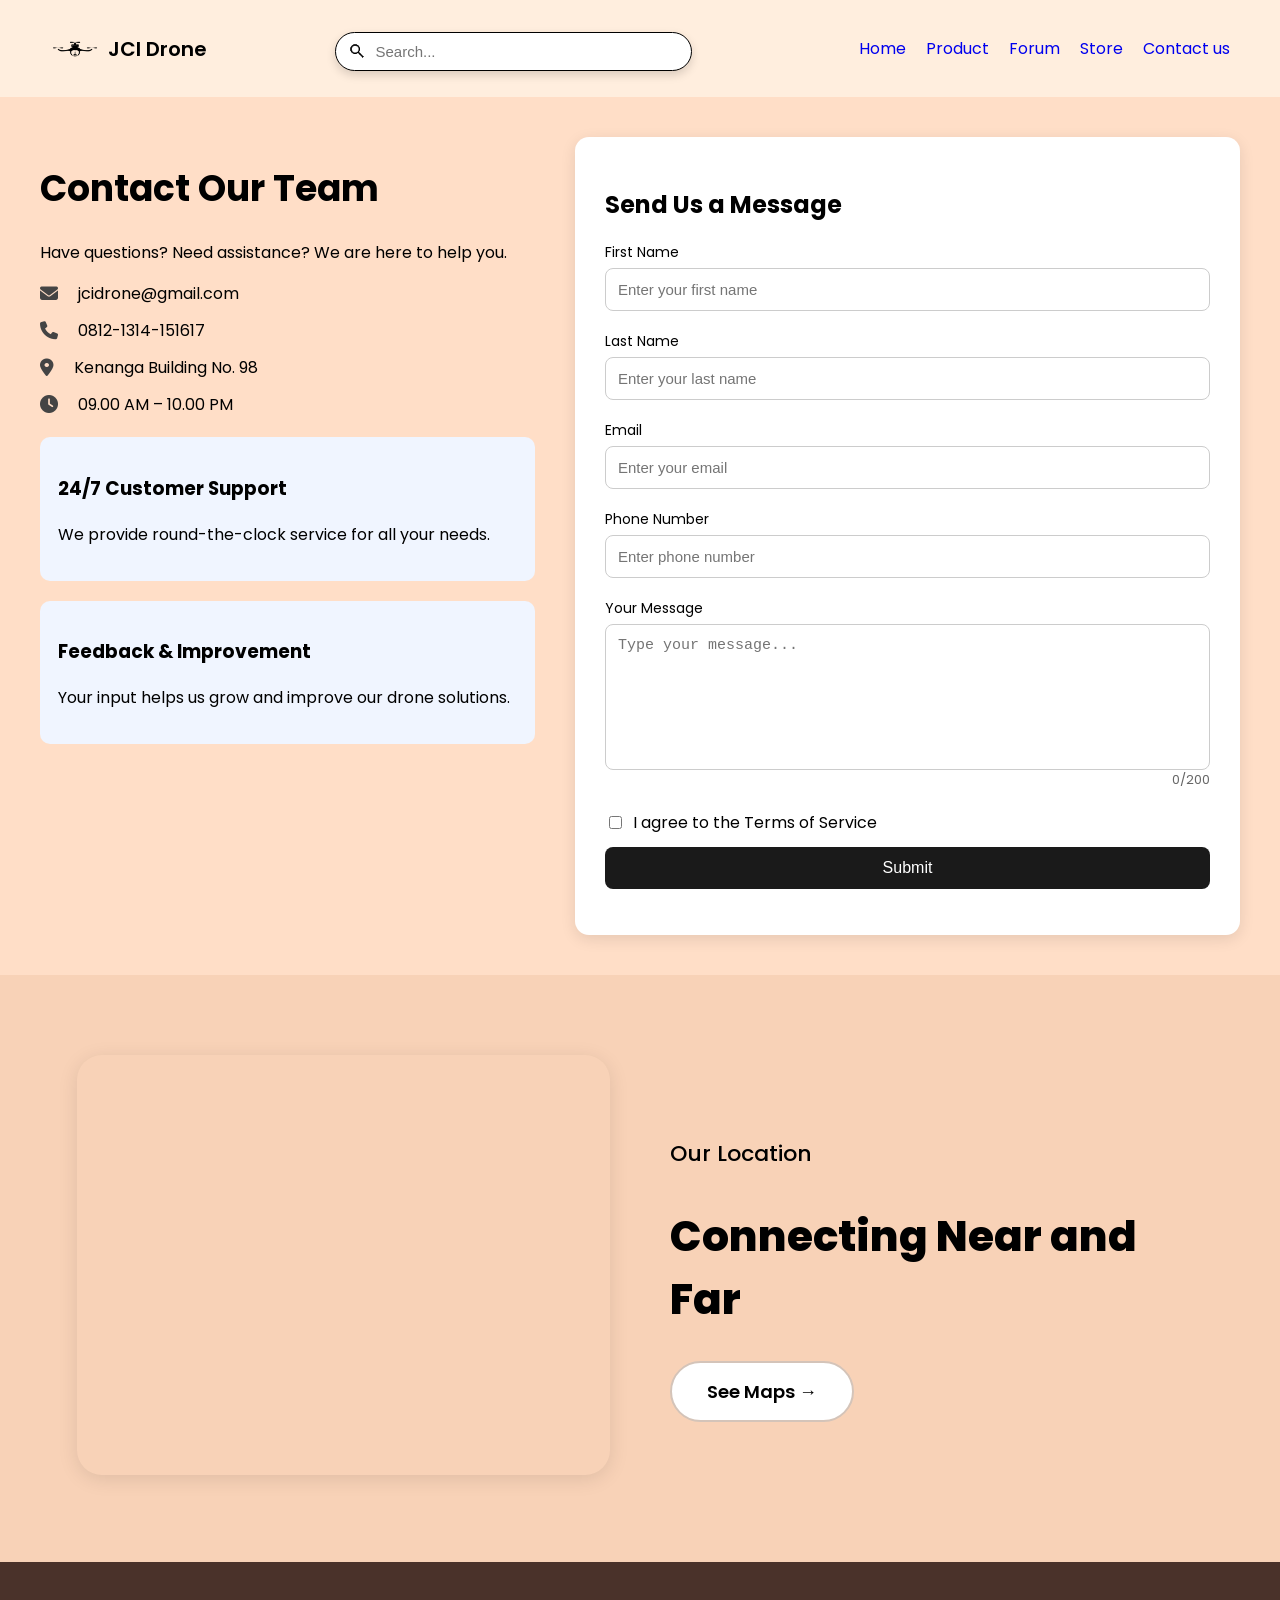
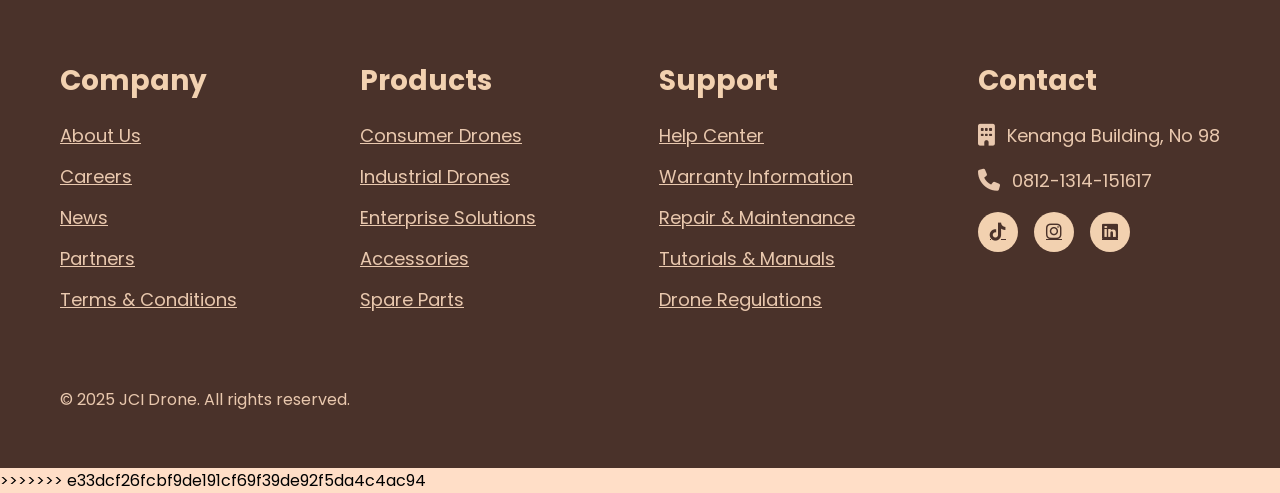
==== commit ffdb4c0a: "Fix merge conflicts" ====
--- a/contactus.html
+++ b/contactus.html
@@ -1,4 +1,3 @@
-<<<<<<< HEAD
 <!DOCTYPE html>
 <html lang="en">
 <head>
@@ -238,245 +237,5 @@
 
     <script src="main.js"></script>
 </body>
-=======
-<!DOCTYPE html>
-<html lang="en">
-<head>
-    <meta charset="UTF-8">
-    <meta name="viewport" content="width=device-width, initial-scale=1.0">
-    <title>Contact Us - JCI</title>
-
-    <link rel="stylesheet" href="style.css">
-    <link rel="stylesheet" href="https://cdnjs.cloudflare.com/ajax/libs/font-awesome/6.5.0/css/all.min.css">
-    <link rel="preconnect" href="https://fonts.googleapis.com">
-    <link rel="preconnect" href="https://fonts.gstatic.com" crossorigin>
-    <link href="https://fonts.googleapis.com/css2?family=Poppins:ital,wght@0,100;0,200;0,300;0,400;0,500;0,600;0,700;0,800;0,900;1,100;1,200;1,300;1,400;1,500;1,600;1,700;1,800;1,900&display=swap" rel="stylesheet">
-
-</head>
-<body>
-    <nav class="navbar">
-        <a href="index.html" class="logo">
-            <img src="Asset/logodronewbg.png" alt="logo" width="50">
-            JCI Drone
-        </a>
-
-        <input type="text" placeholder="Search..." class="search-bar">
-
-        <ul class="navbar-nav" id="navbar">
-            <li><a href="index.html" class="nav"> Home </a></li>
-            <li><a href="product.html" class="nav"> Product </a></li>
-            <li><a href="forum.html" class="nav"> Forum </a></li>
-            <li><a href="store.html" class="nav"> Store </a></li>
-            <li><a href="contactus.html" class="nav"> Contact us </a></li>
-        </ul>
-
-        <div class="toggle-menu" id="toggle-menu">
-            <span></span>
-            <span></span>
-            <span></span>
-        </div>
-    </nav>
-
-    <!-- <div class="contact-container">
-        <div class="contact-left">
-            <h1>Contact Us</h1>
-            <p>Email, call or complete the form to learn how JCI Drone can solve your problem</p>
-
-            <div class="info-item">
-                <div class="info-item"><i class="fa-solid fa-envelope"></i> jcidrone@gmail.com</div>
-                <div class="info-item"><i class="fa-solid fa-phone"></i> 0812-1314-151617</div>
-                <div class="info-item"><i class="fa-solid fa-location-dot"></i> Kenanga Building No 98</div>
-                <div class="info-item"><i class="fa-solid fa-clock"></i> 09.00 AM – 10.00 PM</div>
-            </div>
-
-            <h2 class="sub-title">Customer Support</h2>
-            <p class="sub-desc">
-                Our support team is available around the clock to address any concerns or queries you may have.
-            </p>
-
-            <h2 class="sub-title">Feedback</h2>
-            <p class="sub-desc">
-                We value your feedback and are continuously working to improve JCI Drone.
-            </p>
-        </div>
-
-        <div class="contact-right">
-            <h2>Get In Touch</h2>
-            <p>You can reach us anytime</p>
-
-            <form id="contactForm">
-                <div class="row">
-                    <input type="text" id="fname" placeholder="First Name">
-                    <input type="text" id="lname" placeholder="Last Name">
-                </div>
-
-                <input type="email" id="email" placeholder="Your Email">
-                <input type="text" id="phone" placeholder="Phone Number">
-
-                <select id="reason">
-                    <option value="">Select Reason</option>
-                    <option value="support">Customer Support</option>
-                    <option value="complaint">Complaint</option>
-                    <option value="feedback">Feedback</option>
-                </select>
-
-                <textarea id="message" placeholder="How can we help?" maxlength="200"></textarea>
-
-                <div class="tos">
-                    <input type="checkbox" id="agree">
-                    <label for="agree">I agree to the Terms of Service</label>
-                </div>
-
-                <button type="submit" class="submit-btn">Submit</button>
-            </form>
-
-            <p class="tos-info">By contacting us, you agree to our Terms of Service and Privacy Policy</p>
-        </div>
-    </div> -->
-    <div class="contact-wrapper">
-        <div class="contact-info">
-            <h1>Contact Our Team</h1>
-            <p>Have questions? Need assistance? We are here to help you.</p>
-
-            <div class="info-item"><i class="fa-solid fa-envelope"></i> jcidrone@gmail.com</div>
-            <div class="info-item"><i class="fa-solid fa-phone"></i> 0812-1314-151617</div>
-            <div class="info-item"><i class="fa-solid fa-location-dot"></i> Kenanga Building No. 98</div>
-            <div class="info-item"><i class="fa-solid fa-clock"></i> 09.00 AM – 10.00 PM</div>
-
-            <div class="highlight-box">
-                <h3>24/7 Customer Support</h3>
-                <p>We provide round-the-clock service for all your needs.</p>
-            </div>
-
-            <div class="highlight-box">
-                <h3>Feedback & Improvement</h3>
-                <p>Your input helps us grow and improve our drone solutions.</p>
-            </div>
-        </div>
-
-        <div class="contact-card">
-            <h2>Send Us a Message</h2>
-            <form id="contactForm2">
-                <div class="input-group">
-                    <label>First Name</label>
-                    <input type="text" id="firstName2" placeholder="Enter your first name">
-                    <span class="warning"></span>
-                </div>
-
-                <div class="input-group">
-                    <label>Last Name</label>
-                    <input type="text" id="lastName2" placeholder="Enter your last name">
-                    <span class="warning"></span>
-                </div>
-
-                <div class="input-group">
-                    <label>Email</label>
-                    <input type="text" id="email2" placeholder="Enter your email">
-                    <span class="warning"></span>
-                </div>
-
-                <div class="input-group">
-                    <label>Phone Number</label>
-                    <input type="text" id="phone2" placeholder="Enter phone number" inputmode="numeric">
-                    <span class="warning"></span>
-                </div>
-
-                <div class="input-group">
-                    <label>Your Message</label>
-                    <textarea id="message2" placeholder="Type your message..." maxlength="200"></textarea>
-                    <div class="char-count"><span id="count2">0</span>/200</div>
-                    <span class="warning"></span>
-                </div>
-
-                <label class="checkbox">
-                    <input type="checkbox" id="agree2">
-                    I agree to the Terms of Service
-                    <span class="warning"></span>
-                </label>
-
-                <button class="btn-send" type="submit">Submit</button>
-                <p id="resultMsg2" class="result"></p>
-            </form>
-        </div>
-    </div>
-
-    <section class="location-section">
-        <div class="location-container">
-
-            <div class="map-box">
-                <iframe 
-                    src="https://www.google.com/maps/embed?pb=!1m18!1m12!1m3!1d3966.1229512727704!2d106.76147137499173!3d-6.246188593741973!2m3!1f0!2f0!3f0!3m2!1i1024!2i768!4f13.1!3m3!1m2!1s0x2e69f069be5a5a2b%3A0x746e6a3a2a6c0a7a!2sMeruya%20Selatan!5e0!3m2!1sen!2sid!4v1700000000000"
-                    allowfullscreen=""
-                    loading="lazy">
-                </iframe>
-            </div>
-
-            <div class="location-text">
-                <h3>Our Location</h3>
-                <h1>Connecting Near and Far</h1>
-
-                <a href="https://maps.google.com" target="_blank" class="see-map-btn">
-                    See Maps →
-                </a>
-            </div>
-
-        </div>
-    </section> 
-
-    <footer class="footer">
-        <div class="footer-container">
-            <div class="footer-column">
-                <h3>Company</h3>
-                <a href="#">About Us</a>
-                <a href="#">Careers</a>
-                <a href="#">News</a>
-                <a href="#">Partners</a>
-                <a href="#">Terms & Conditions</a>
-            </div>
-
-            <div class="footer-column">
-                <h3>Products</h3>
-                <a href="#">Consumer Drones</a>
-                <a href="#">Industrial Drones</a>
-                <a href="#">Enterprise Solutions</a>
-                <a href="#">Accessories</a>
-                <a href="#">Spare Parts</a>
-            </div>
-
-            <div class="footer-column">
-                <h3>Support</h3>
-                <a href="#">Help Center</a>
-                <a href="#">Warranty Information</a>
-                <a href="#">Repair & Maintenance</a>
-                <a href="#">Tutorials & Manuals</a>
-                <a href="#">Drone Regulations</a>
-            </div>
-
-            <div class="footer-column contact">
-                <h3>Contact</h3>
-
-                <div class="contact-item">
-                    <i class="fas fa-building"></i>
-                    <span>Kenanga Building, No 98</span>
-                </div>
-
-                <div class="contact-item">
-                    <i class="fas fa-phone"></i>
-                    <span>0812-1314-151617</span>
-                </div>
-
-                <div class="social-icons">
-                    <a href="#"><i class="fab fa-tiktok"></i></a>
-                    <a href="#"><i class="fab fa-instagram"></i></a>
-                    <a href="#"><i class="fab fa-linkedin"></i></a>
-                </div>
-            </div>
-        </div>
-        
-        <p class="copyright">© 2025 JCI Drone. All rights reserved.</p>
-    </footer>
-
-    <script src="main.js"></script>
-</body>
 >>>>>>> e33dcf26fcbf9de191cf69f39de92f5da4c4ac94
 </html>
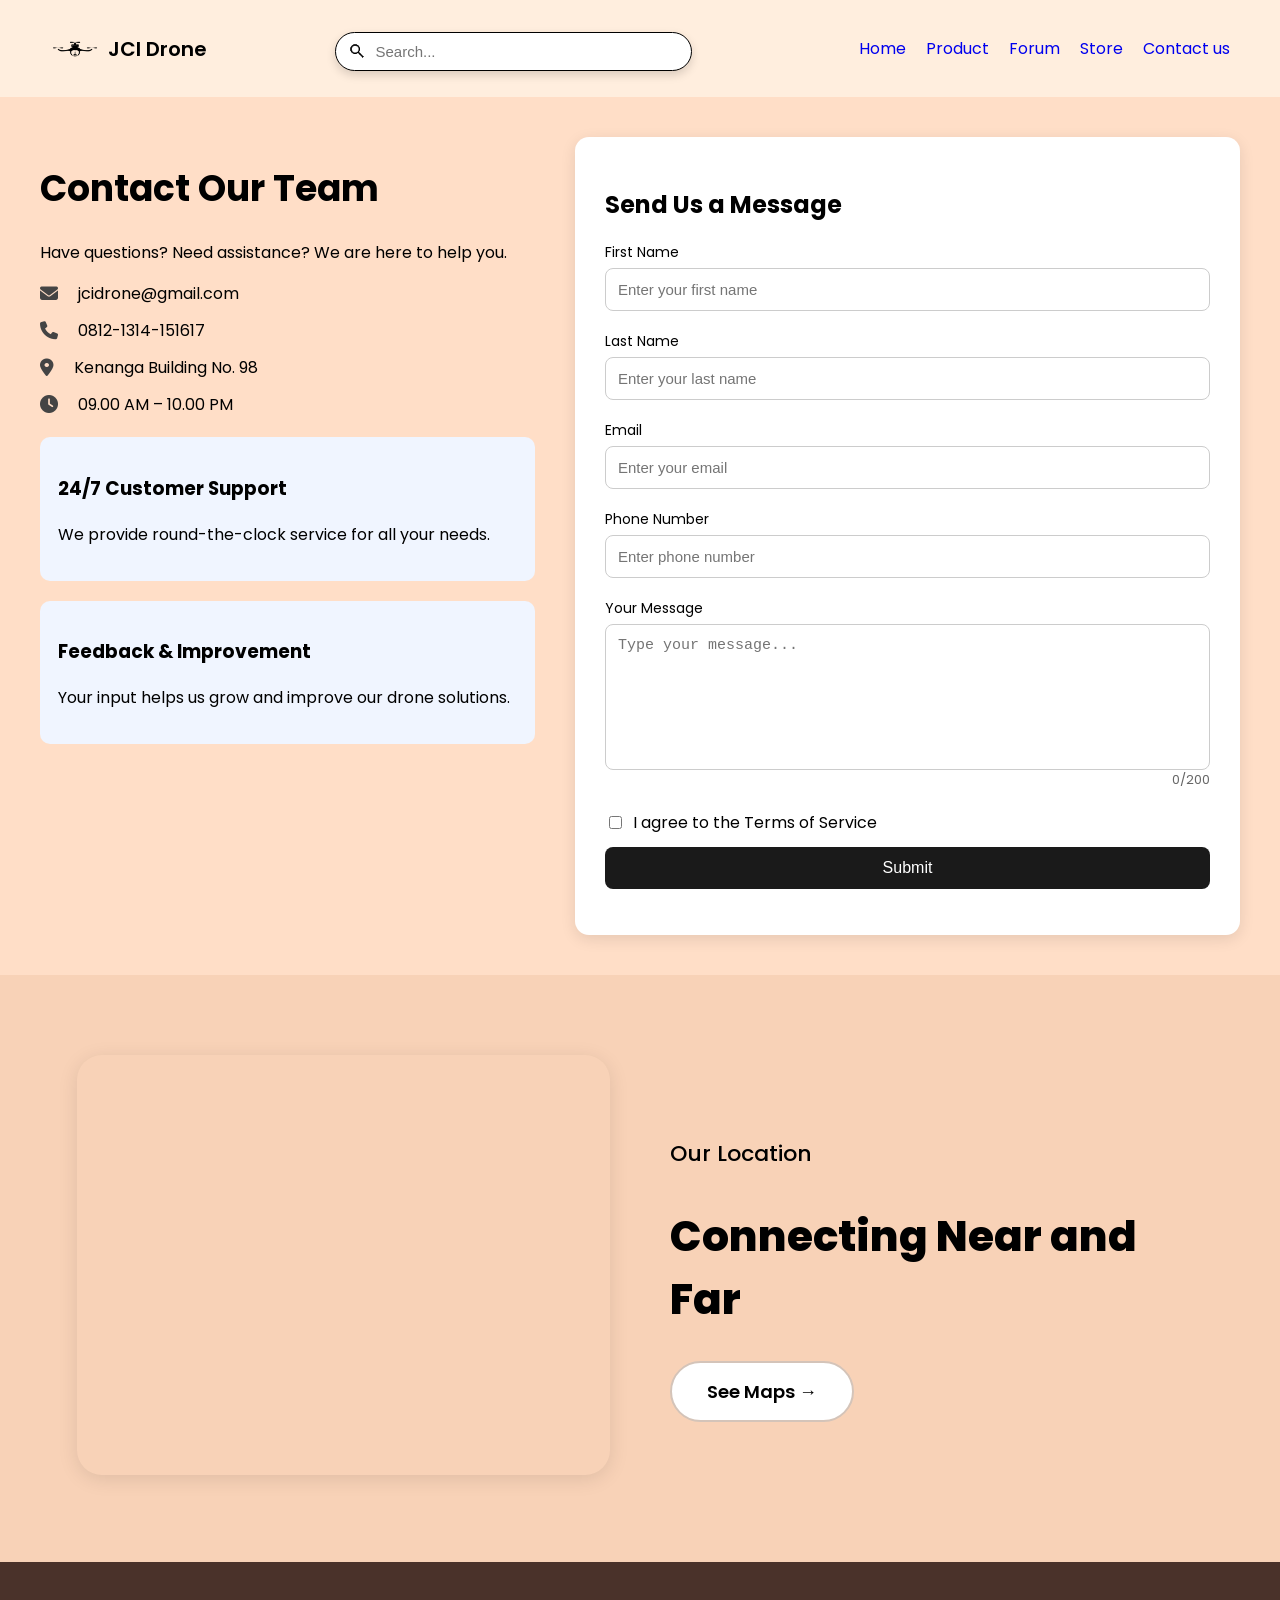
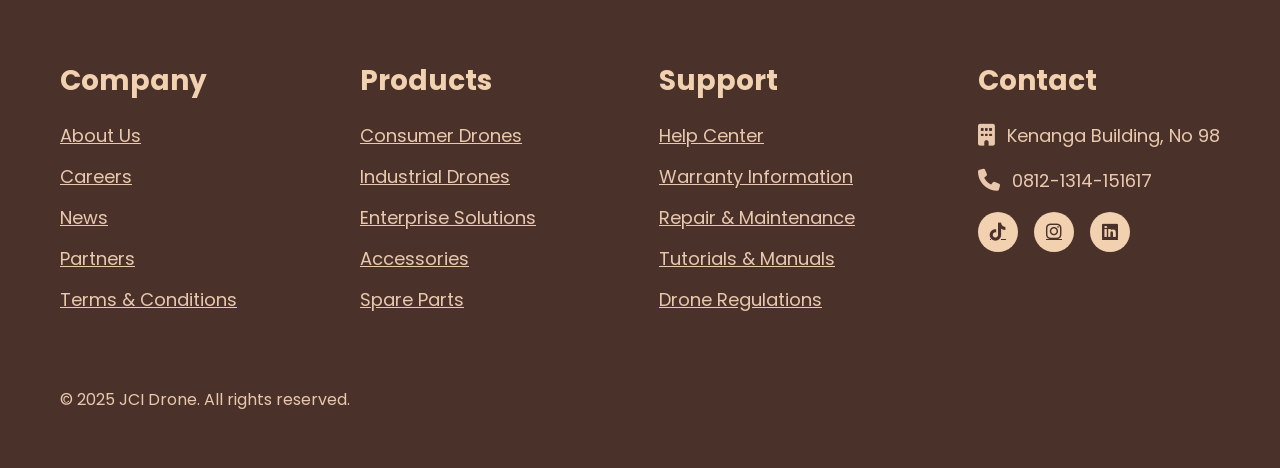
==== commit cb84e0ef: "Fix anomaly" ====
--- a/contactus.html
+++ b/contactus.html
@@ -237,5 +237,4 @@
 
     <script src="main.js"></script>
 </body>
->>>>>>> e33dcf26fcbf9de191cf69f39de92f5da4c4ac94
 </html>
